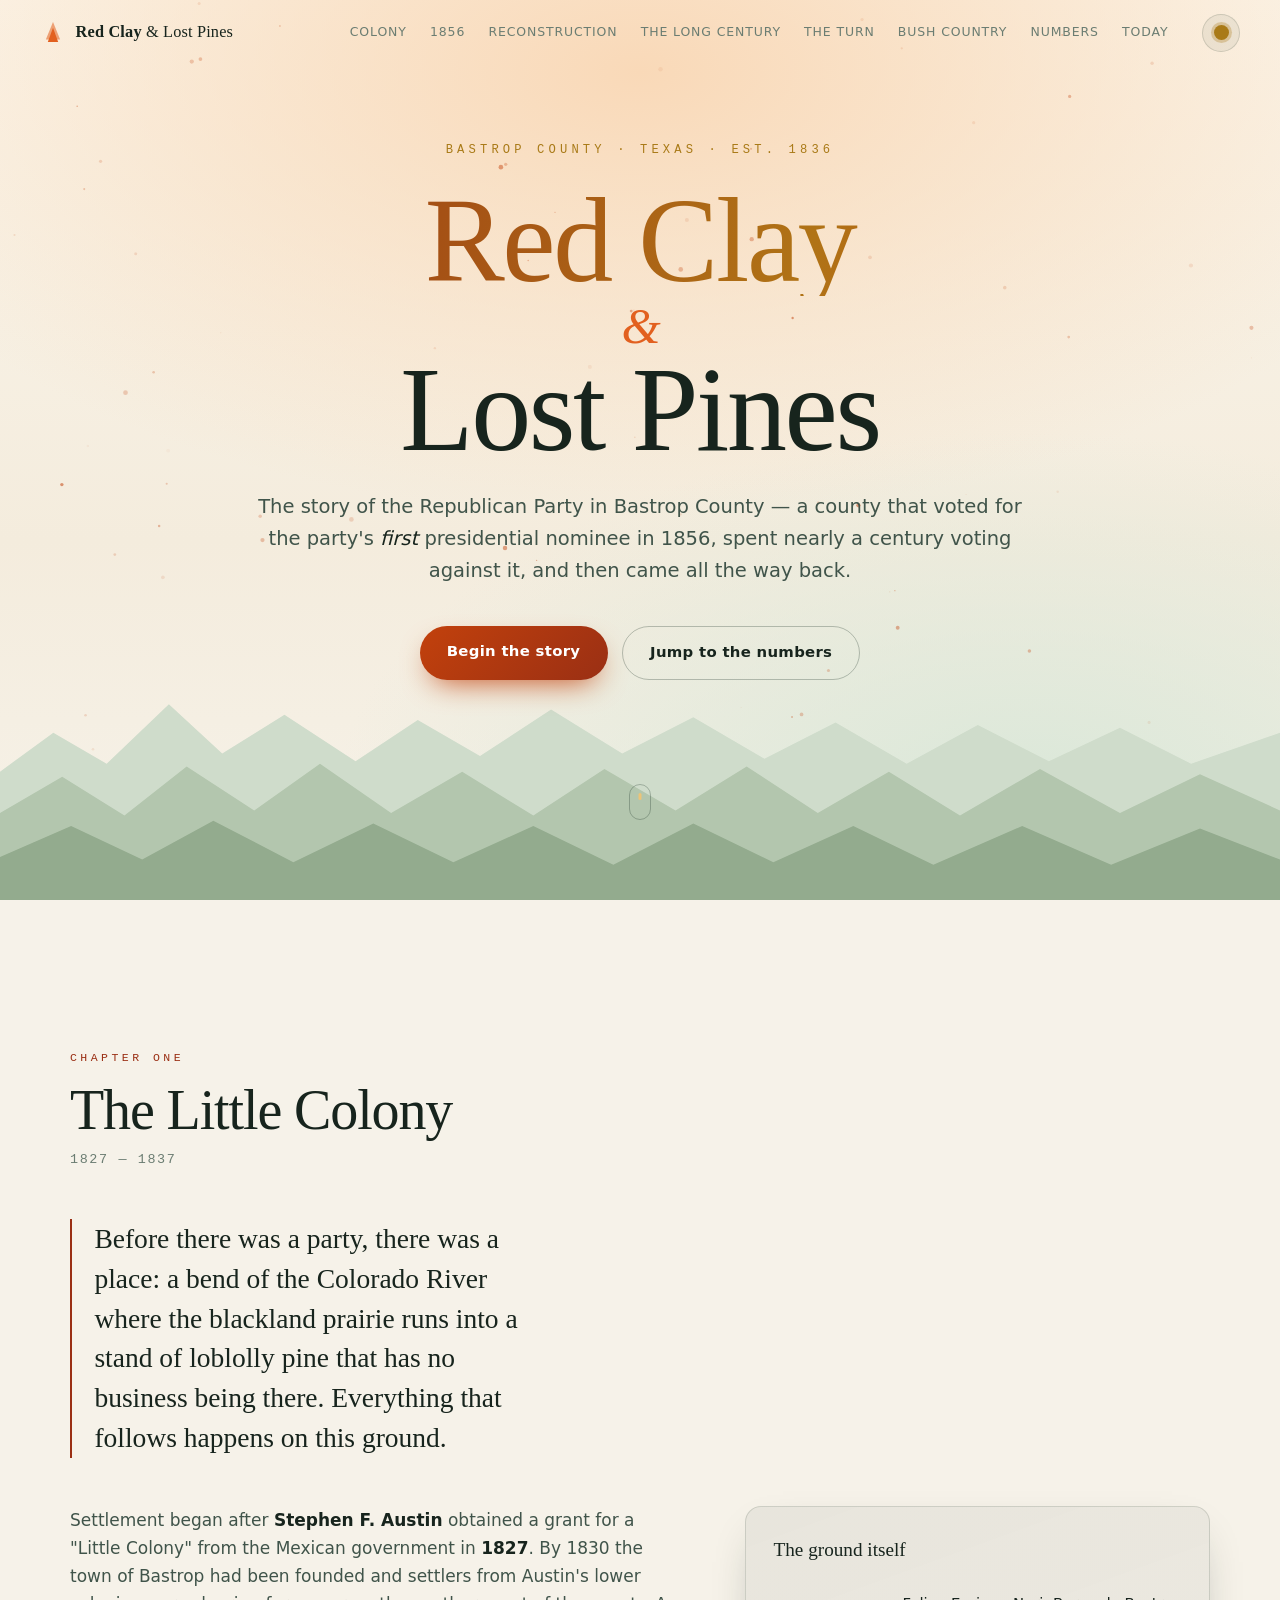
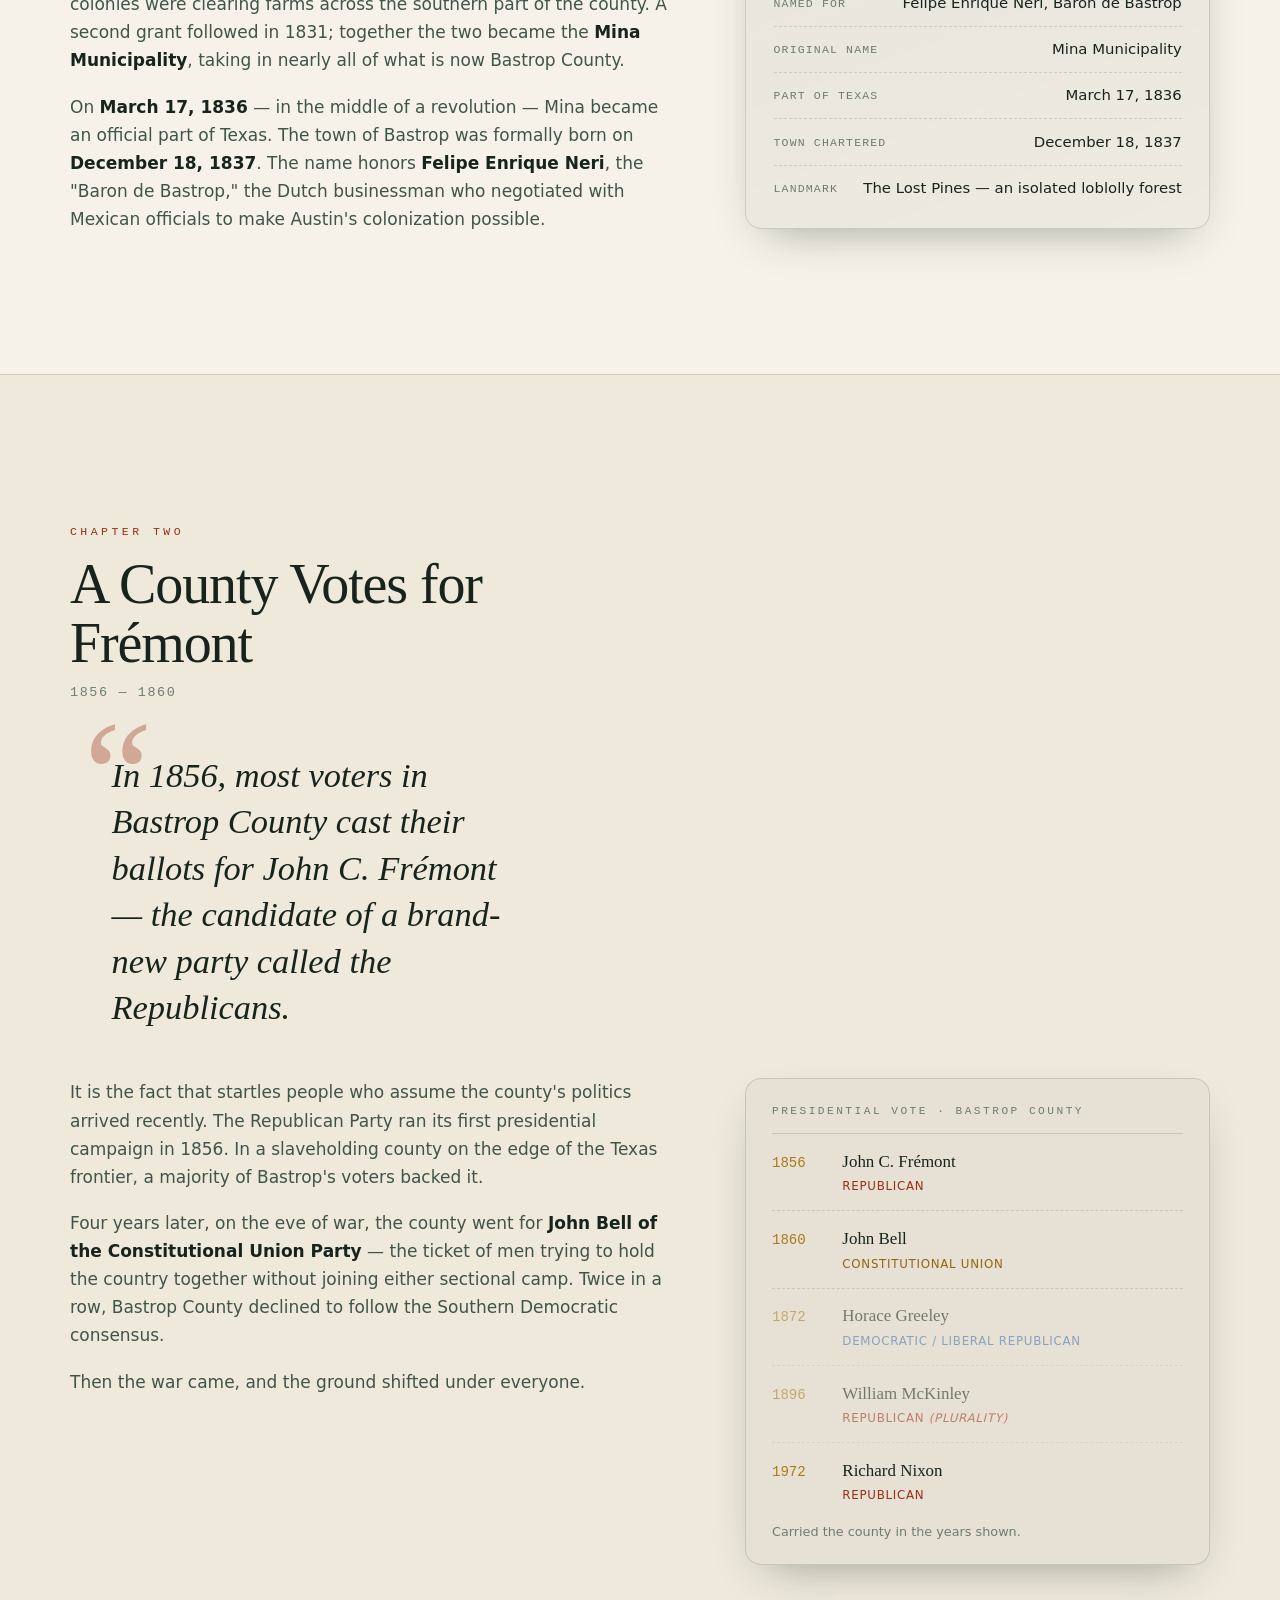
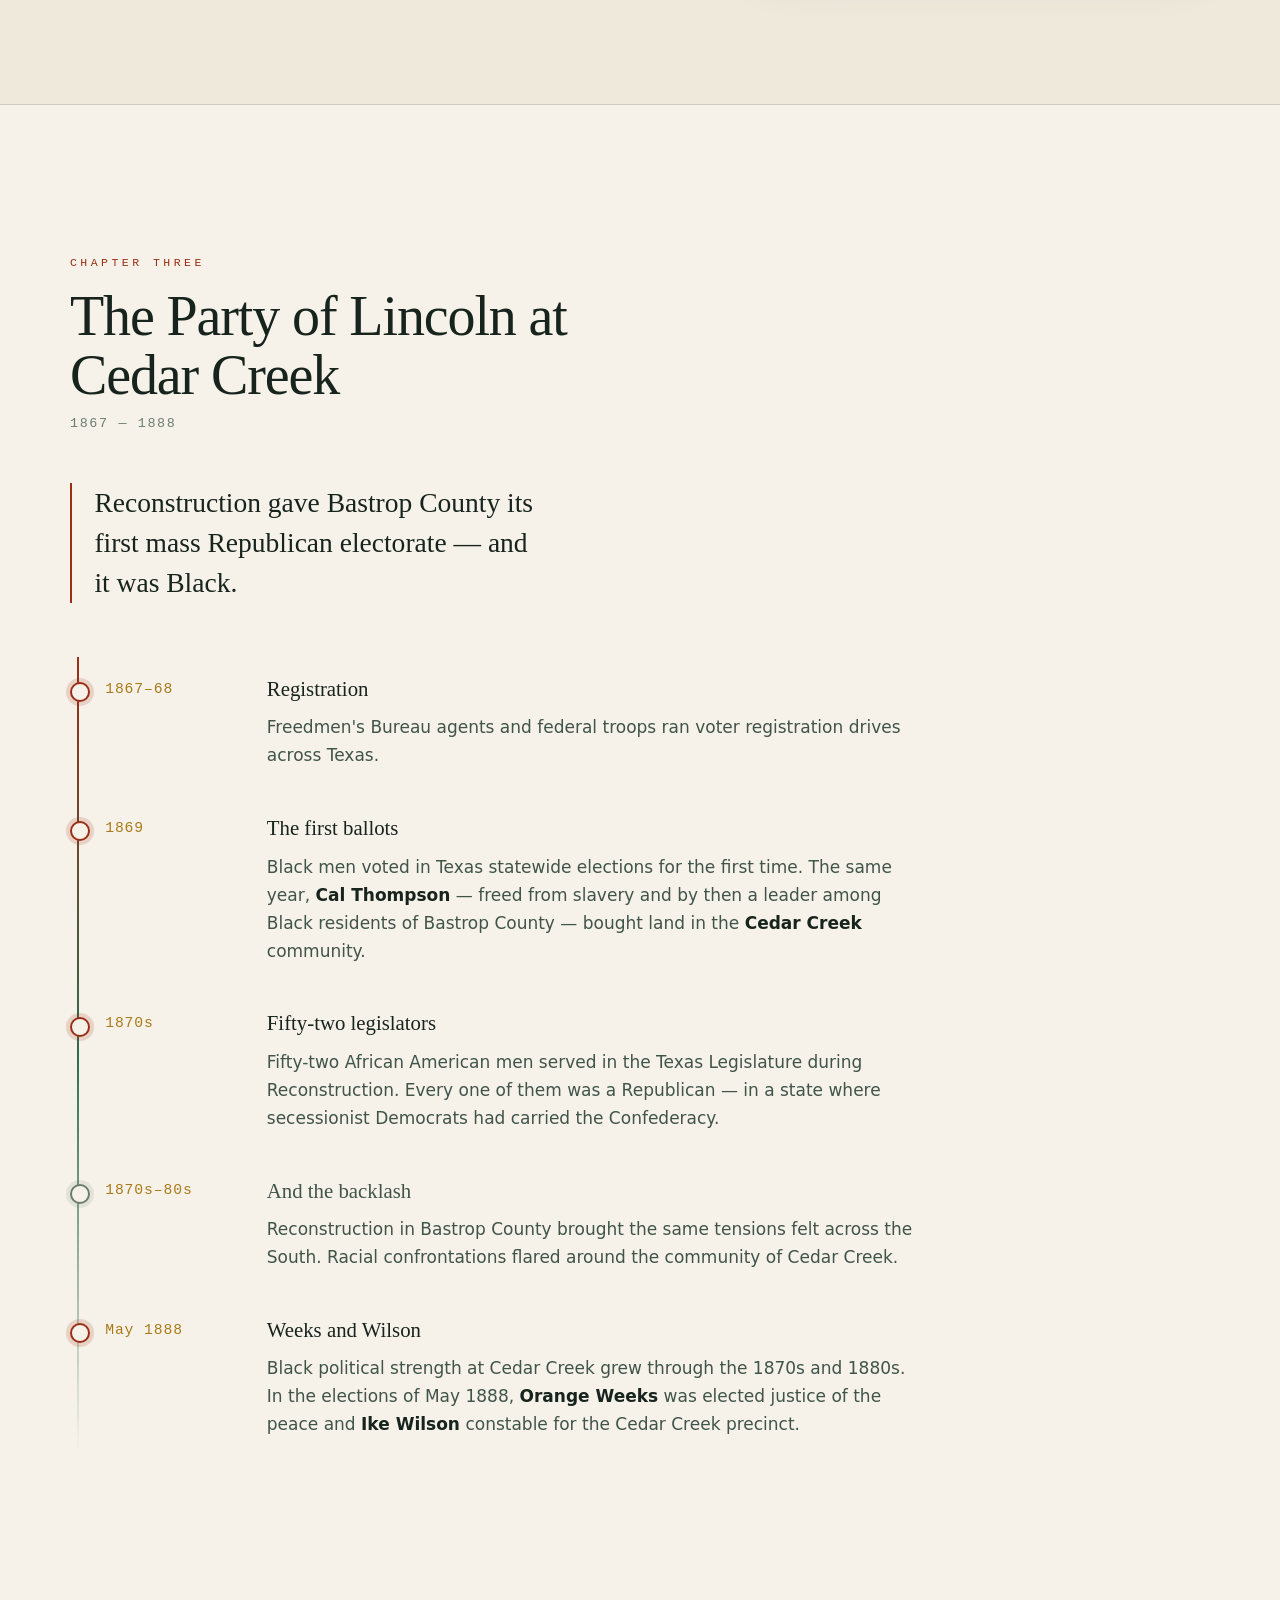
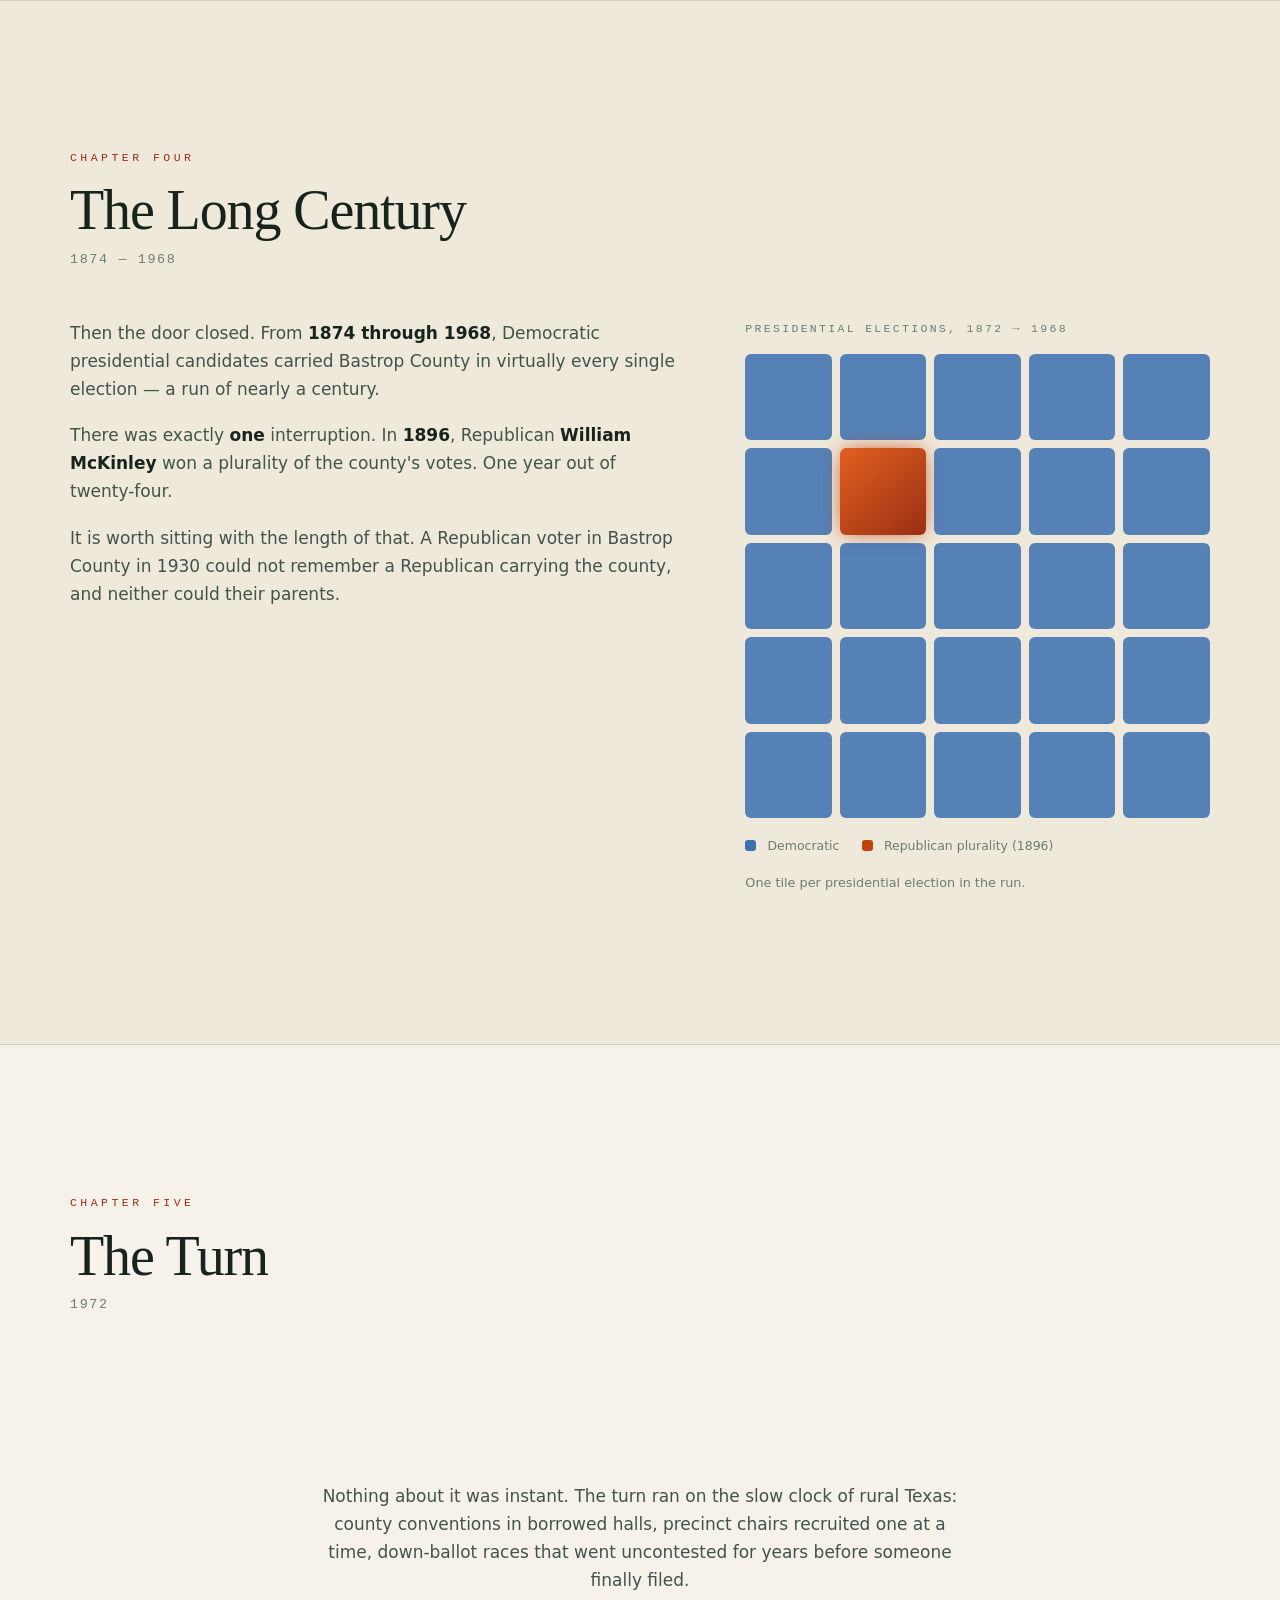
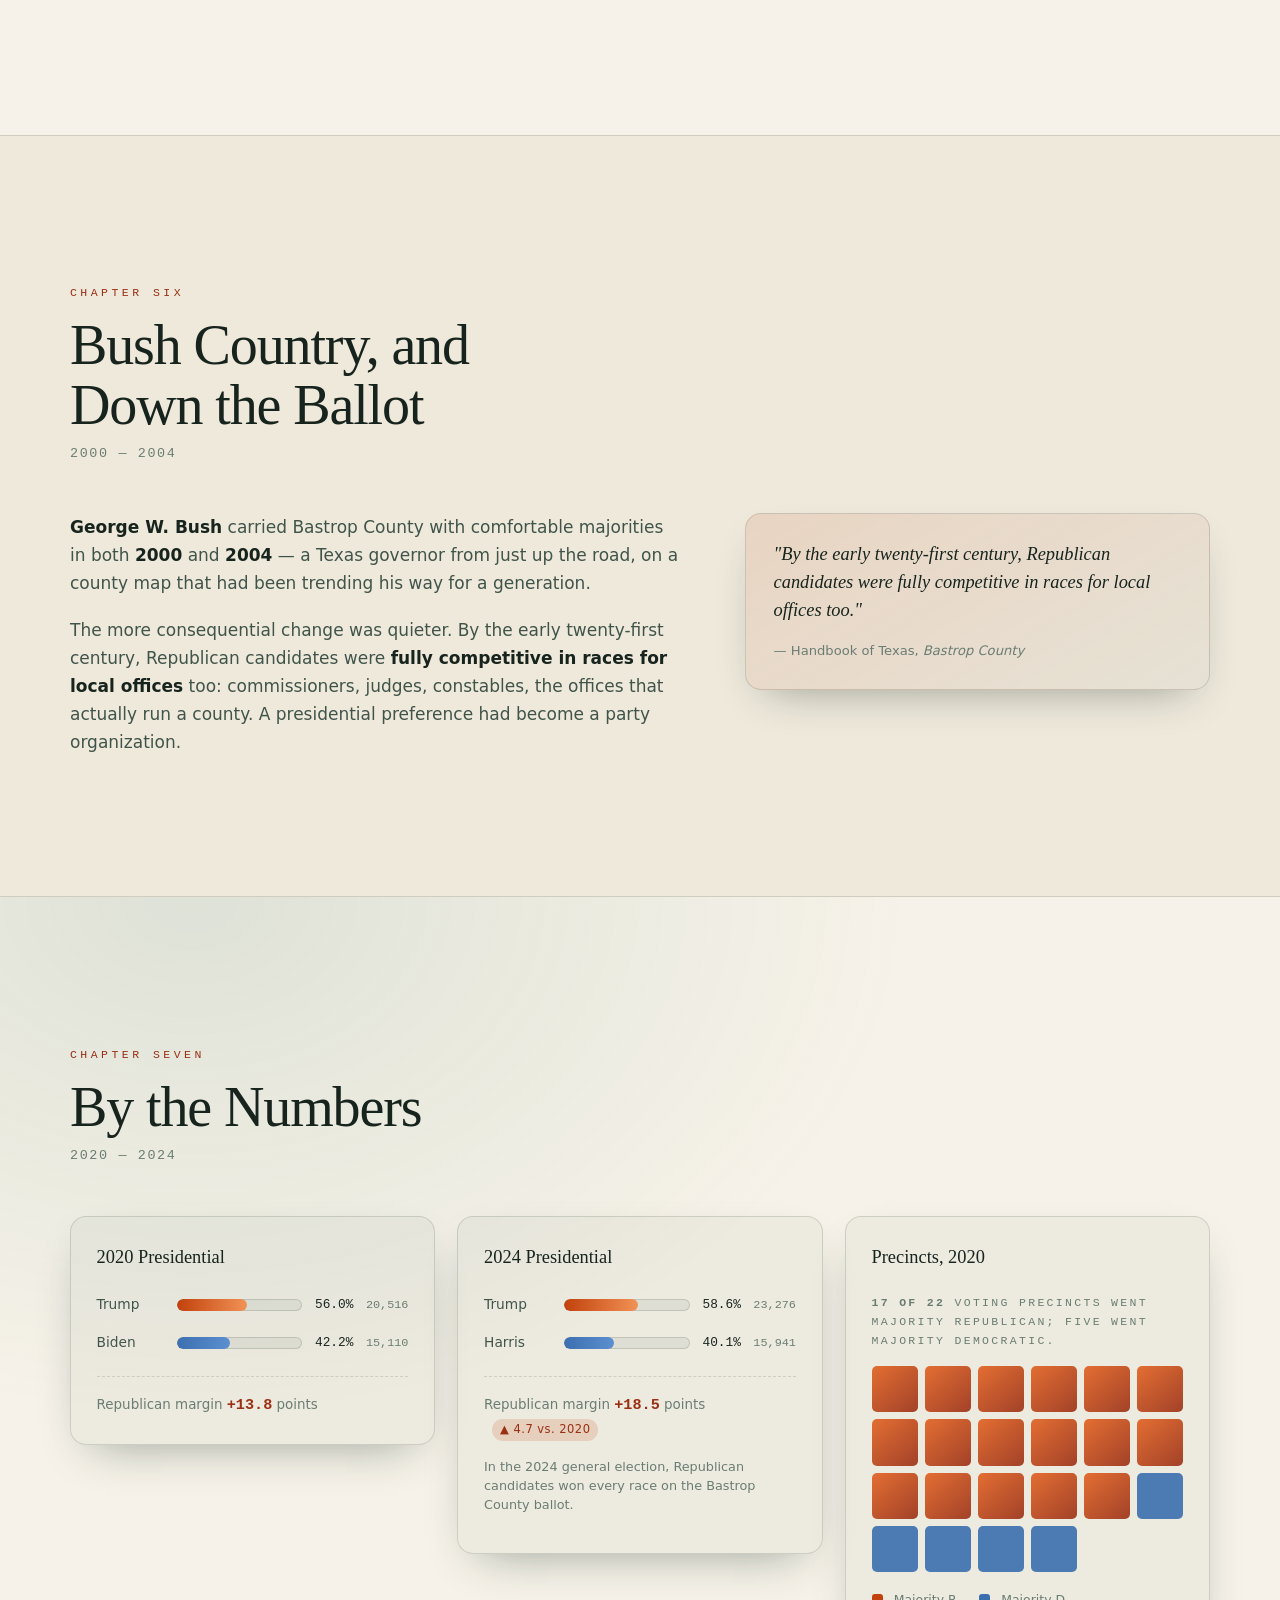
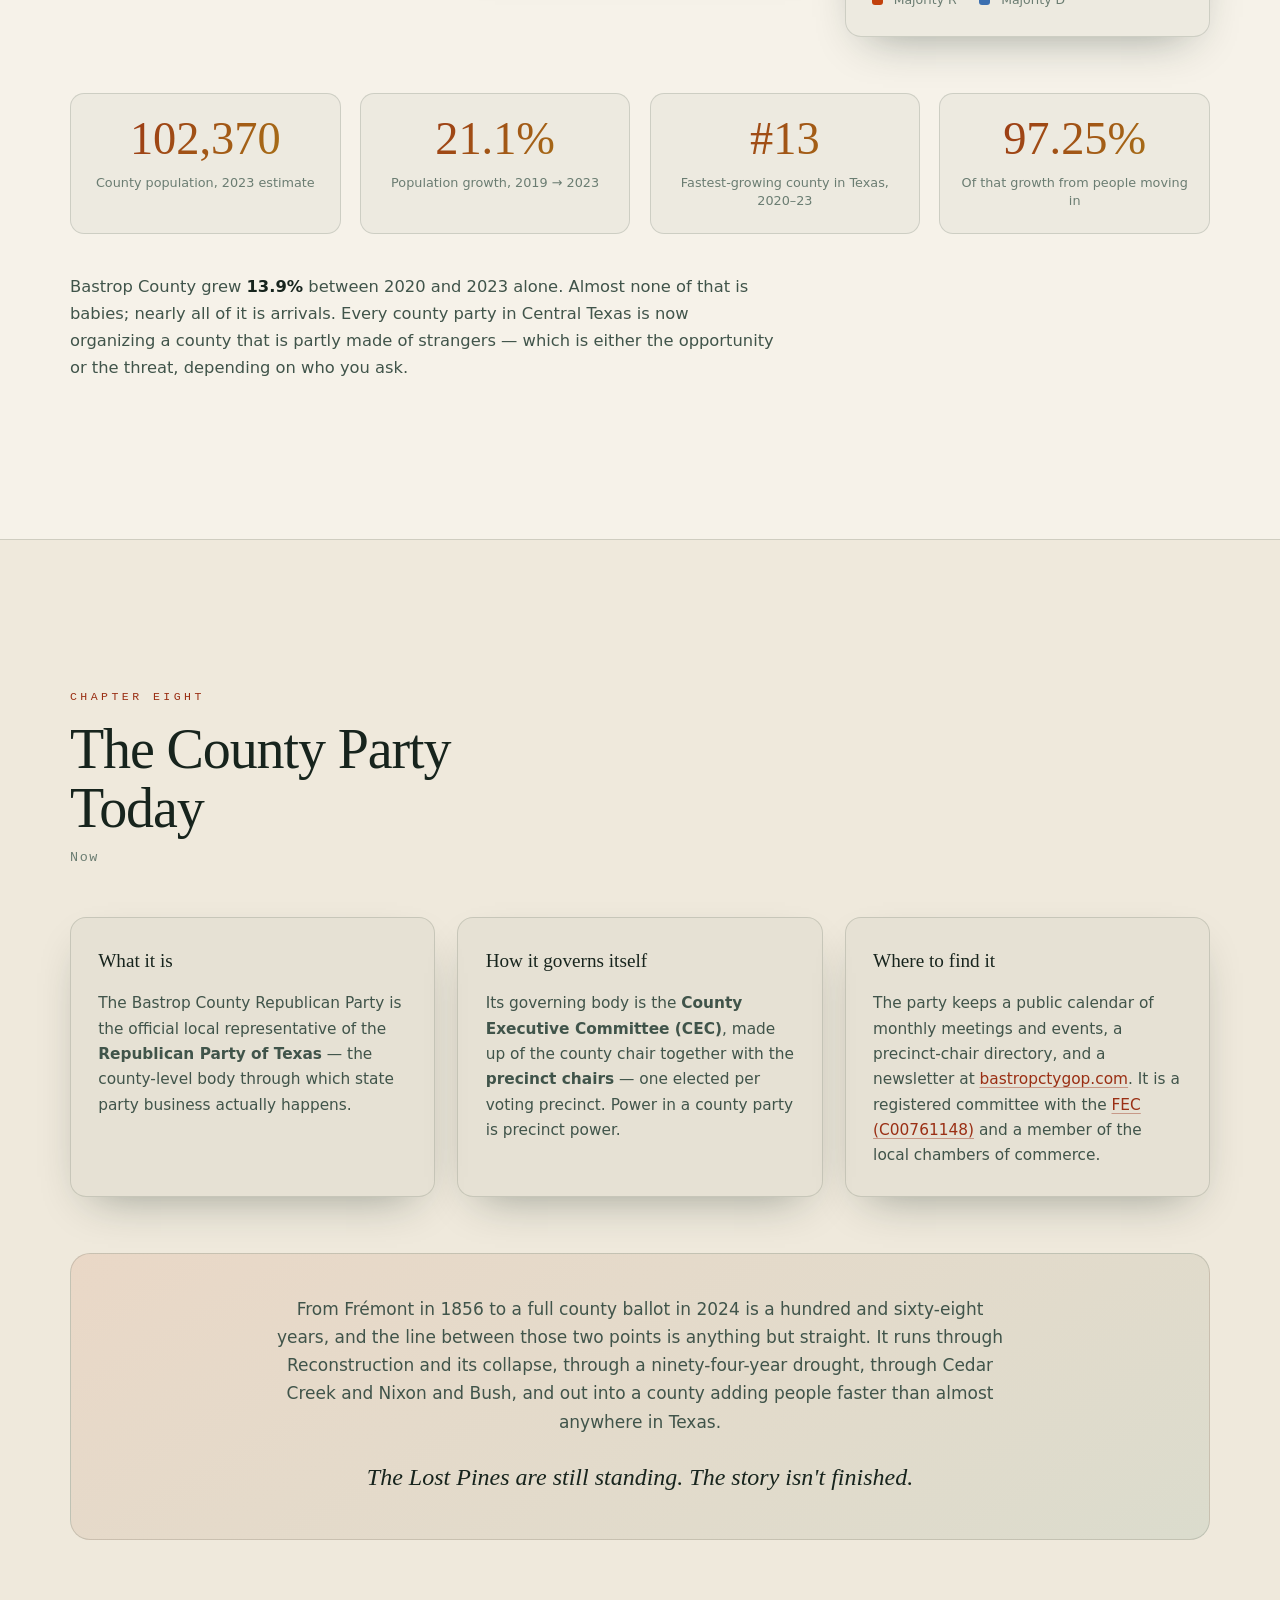
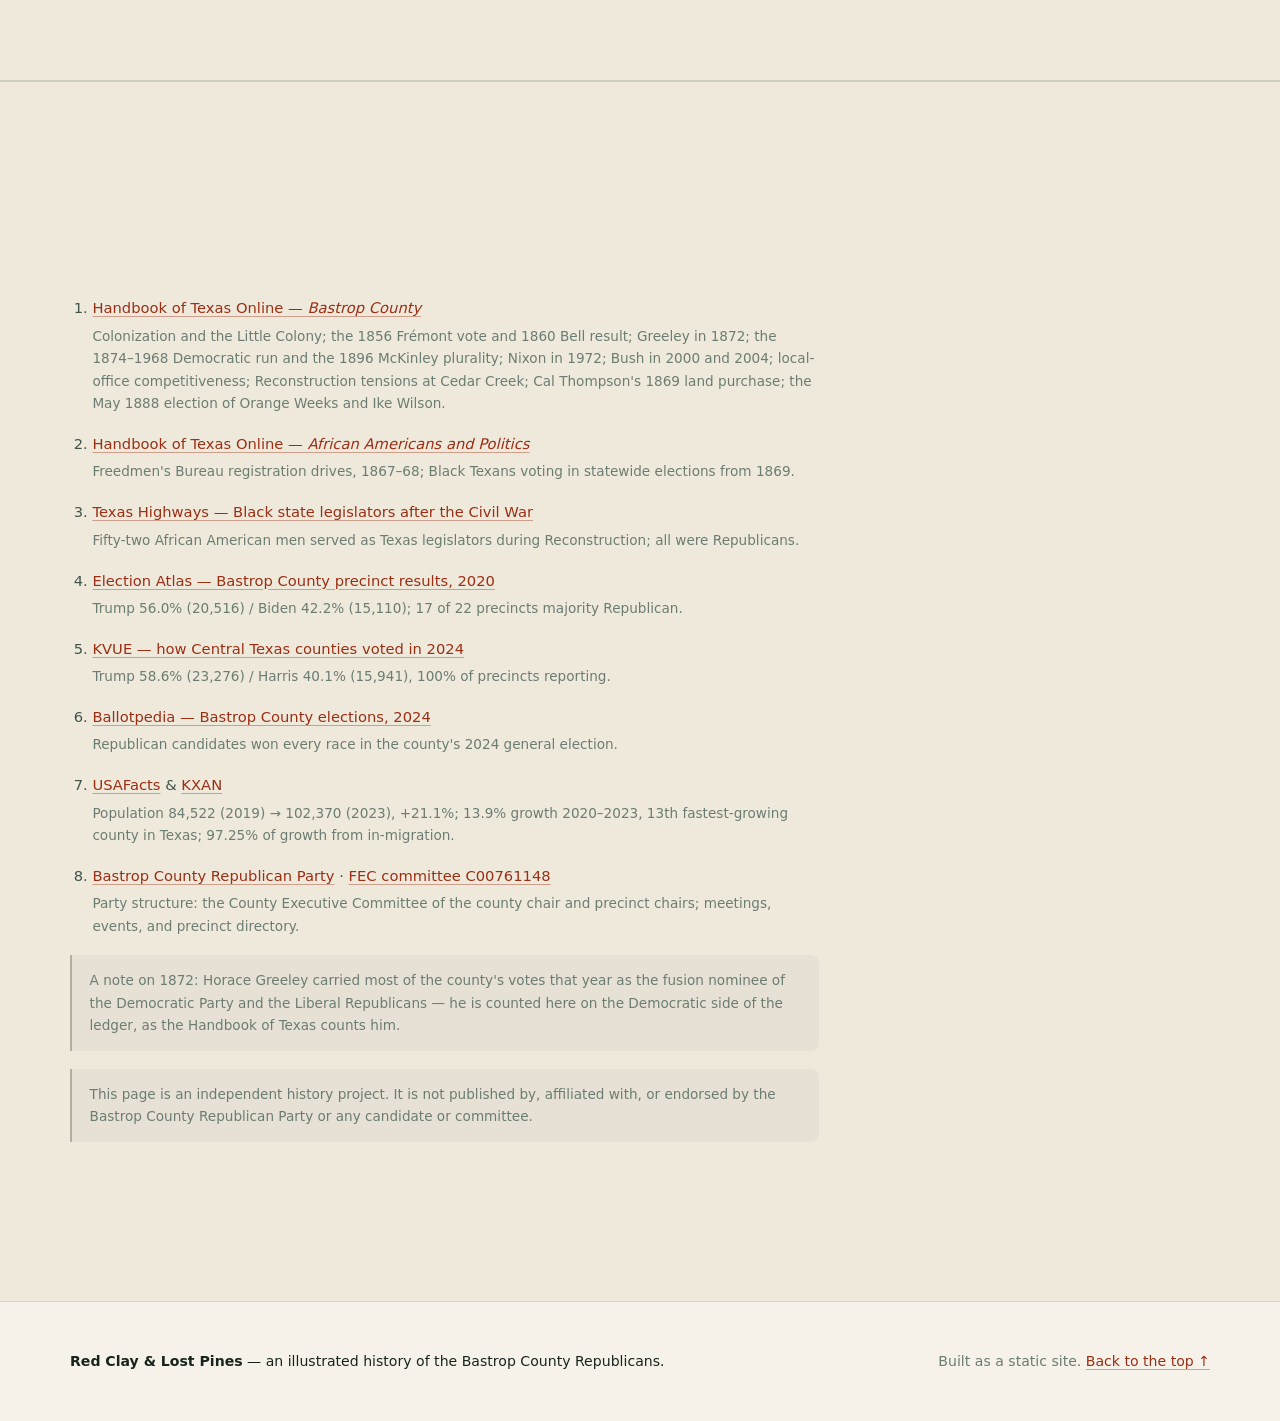
==== index.html @ 1dc56b71 "Add "Red Clay & Lost Pines" — the story of the Bastrop County Republicans A static, dependency-free " ====
<!DOCTYPE html>
<html lang="en" data-theme="dark">
<head>
<meta charset="utf-8">
<meta name="viewport" content="width=device-width, initial-scale=1">
<title>Red Clay &amp; Lost Pines — The Story of the Bastrop County Republicans</title>
<meta name="description" content="An illustrated history of the Republican Party in Bastrop County, Texas — from the 1856 vote for Frémont, through Reconstruction and the long Democratic century, to the modern county party.">
<meta name="author" content="Bastrop County history project">
<meta property="og:title" content="Red Clay &amp; Lost Pines — The Story of the Bastrop County Republicans">
<meta property="og:description" content="An illustrated history of the Republican Party in Bastrop County, Texas.">
<meta property="og:type" content="website">
<link rel="preconnect" href="https://fonts.googleapis.com">
<link rel="icon" href="data:image/svg+xml,%3Csvg xmlns='http://www.w3.org/2000/svg' viewBox='0 0 100 100'%3E%3Crect width='100' height='100' rx='18' fill='%230f1b16'/%3E%3Cpath d='M50 14 L74 78 H26 Z' fill='%23c2410c'/%3E%3Cpath d='M50 30 L66 78 H34 Z' fill='%232f6b4f'/%3E%3C/svg%3E">
<link rel="stylesheet" href="assets/css/style.css">
</head>
<body>

<a class="skip-link" href="#chapter-1">Skip to the story</a>

<!-- ============ progress + nav ============ -->
<div class="progress-rail" aria-hidden="true"><div class="progress-bar" id="progressBar"></div></div>

<header class="topbar" id="topbar">
  <a class="brand" href="#top">
    <span class="brand-mark" aria-hidden="true">
      <svg viewBox="0 0 40 40" width="26" height="26"><path d="M20 3 L31 30 H9 Z" fill="currentColor" opacity=".55"/><path d="M20 12 L28 34 H12 Z" fill="currentColor"/></svg>
    </span>
    <span class="brand-text"><b>Red Clay</b> &amp; Lost Pines</span>
  </a>
  <nav class="chapternav" aria-label="Chapters">
    <a href="#chapter-1">Colony</a>
    <a href="#chapter-2">1856</a>
    <a href="#chapter-3">Reconstruction</a>
    <a href="#chapter-4">The Long Century</a>
    <a href="#chapter-5">The Turn</a>
    <a href="#chapter-6">Bush Country</a>
    <a href="#numbers">Numbers</a>
    <a href="#modern">Today</a>
  </nav>
  <button class="theme-toggle" id="themeToggle" type="button" aria-label="Switch color theme">
    <span class="tt-icon" aria-hidden="true"></span>
  </button>
</header>

<!-- ============ hero ============ -->
<section class="hero" id="top">
  <div class="hero-sky" aria-hidden="true">
    <canvas id="emberCanvas"></canvas>
  </div>

  <div class="hero-ridge" aria-hidden="true">
    <svg class="ridge ridge-3" viewBox="0 0 1440 320" preserveAspectRatio="none"><path d="M0 220 L60 190 L120 214 L190 168 L250 206 L320 176 L400 212 L470 180 L540 208 L620 172 L700 206 L780 178 L860 210 L940 182 L1020 214 L1100 184 L1180 212 L1260 186 L1340 214 L1440 190 V320 H0 Z"/></svg>
    <svg class="ridge ridge-2" viewBox="0 0 1440 320" preserveAspectRatio="none"><path d="M0 252 L70 224 L140 254 L210 216 L286 250 L360 214 L440 252 L520 220 L600 254 L680 218 L760 250 L840 216 L920 252 L1000 220 L1080 254 L1170 218 L1260 252 L1350 222 L1440 250 V320 H0 Z"/></svg>
    <svg class="ridge ridge-1" viewBox="0 0 1440 320" preserveAspectRatio="none"><path d="M0 286 L80 262 L160 288 L240 258 L330 290 L420 260 L510 290 L600 262 L690 292 L780 260 L870 290 L960 262 L1050 292 L1150 262 L1250 292 L1350 264 L1440 288 V320 H0 Z"/></svg>
  </div>

  <div class="hero-inner">
    <p class="eyebrow" data-reveal>Bastrop County · Texas · est. 1836</p>
    <h1 class="hero-title" data-reveal>
      <span class="line">Red Clay</span>
      <span class="line amp">&amp;</span>
      <span class="line">Lost Pines</span>
    </h1>
    <p class="hero-sub" data-reveal>
      The story of the Republican Party in Bastrop County — a county that voted for the
      party's <em>first</em> presidential nominee in 1856, spent nearly a century voting against it,
      and then came all the way back.
    </p>
    <div class="hero-actions" data-reveal>
      <a class="btn btn-primary" href="#chapter-1">Begin the story</a>
      <a class="btn btn-ghost" href="#numbers">Jump to the numbers</a>
    </div>
    <div class="scroll-cue" aria-hidden="true"><span></span></div>
  </div>
</section>

<main>

<!-- ============ chapter 1 ============ -->
<section class="chapter" id="chapter-1">
  <div class="wrap">
    <div class="chapter-head" data-reveal>
      <span class="chapter-num">Chapter One</span>
      <h2>The Little Colony</h2>
      <p class="chapter-dates">1827 — 1837</p>
    </div>

    <div class="lede" data-reveal>
      Before there was a party, there was a place: a bend of the Colorado River where the
      blackland prairie runs into a stand of loblolly pine that has no business being there.
      Everything that follows happens on this ground.
    </div>

    <div class="grid-2">
      <div class="prose" data-reveal>
        <p>
          Settlement began after <strong>Stephen F. Austin</strong> obtained a grant for a
          "Little Colony" from the Mexican government in <strong>1827</strong>. By 1830 the town of
          Bastrop had been founded and settlers from Austin's lower colonies were clearing farms
          across the southern part of the county. A second grant followed in 1831; together the two
          became the <strong>Mina Municipality</strong>, taking in nearly all of what is now
          Bastrop County.
        </p>
        <p>
          On <strong>March 17, 1836</strong> — in the middle of a revolution — Mina became an
          official part of Texas. The town of Bastrop was formally born on
          <strong>December 18, 1837</strong>. The name honors <strong>Felipe Enrique Neri</strong>,
          the "Baron de Bastrop," the Dutch businessman who negotiated with Mexican officials to
          make Austin's colonization possible.
        </p>
      </div>

      <aside class="card card-fact" data-reveal>
        <h3>The ground itself</h3>
        <dl class="deflist">
          <div><dt>Named for</dt><dd>Felipe Enrique Neri, Baron de Bastrop</dd></div>
          <div><dt>Original name</dt><dd>Mina Municipality</dd></div>
          <div><dt>Part of Texas</dt><dd>March 17, 1836</dd></div>
          <div><dt>Town chartered</dt><dd>December 18, 1837</dd></div>
          <div><dt>Landmark</dt><dd>The Lost Pines — an isolated loblolly forest</dd></div>
        </dl>
      </aside>
    </div>
  </div>
</section>

<!-- ============ chapter 2 ============ -->
<section class="chapter chapter-alt" id="chapter-2">
  <div class="wrap">
    <div class="chapter-head" data-reveal>
      <span class="chapter-num">Chapter Two</span>
      <h2>A County Votes for Frémont</h2>
      <p class="chapter-dates">1856 — 1860</p>
    </div>

    <div class="pullquote" data-reveal>
      <blockquote>
        In 1856, most voters in Bastrop County cast their ballots for John C. Frémont —
        the candidate of a brand-new party called the Republicans.
      </blockquote>
    </div>

    <div class="grid-2">
      <div class="prose" data-reveal>
        <p>
          It is the fact that startles people who assume the county's politics arrived recently.
          The Republican Party ran its first presidential campaign in 1856. In a slaveholding
          county on the edge of the Texas frontier, a majority of Bastrop's voters backed it.
        </p>
        <p>
          Four years later, on the eve of war, the county went for
          <strong>John Bell of the Constitutional Union Party</strong> — the ticket of men trying to
          hold the country together without joining either sectional camp. Twice in a row, Bastrop
          County declined to follow the Southern Democratic consensus.
        </p>
        <p>Then the war came, and the ground shifted under everyone.</p>
      </div>

      <div class="card card-ballot" data-reveal>
        <div class="ballot-head">Presidential vote · Bastrop County</div>
        <ul class="ballot">
          <li><span class="yr">1856</span><span class="nm">John C. Frémont</span><span class="pt pt-r">Republican</span></li>
          <li><span class="yr">1860</span><span class="nm">John Bell</span><span class="pt pt-u">Constitutional Union</span></li>
          <li class="dim"><span class="yr">1872</span><span class="nm">Horace Greeley</span><span class="pt pt-d">Democratic / Liberal Republican</span></li>
          <li class="dim"><span class="yr">1896</span><span class="nm">William McKinley</span><span class="pt pt-r">Republican <em>(plurality)</em></span></li>
          <li><span class="yr">1972</span><span class="nm">Richard Nixon</span><span class="pt pt-r">Republican</span></li>
        </ul>
        <p class="card-note">Carried the county in the years shown.</p>
      </div>
    </div>
  </div>
</section>

<!-- ============ chapter 3 ============ -->
<section class="chapter" id="chapter-3">
  <div class="wrap">
    <div class="chapter-head" data-reveal>
      <span class="chapter-num">Chapter Three</span>
      <h2>The Party of Lincoln at Cedar Creek</h2>
      <p class="chapter-dates">1867 — 1888</p>
    </div>

    <div class="lede" data-reveal>
      Reconstruction gave Bastrop County its first mass Republican electorate — and it was Black.
    </div>

    <div class="timeline">
      <article class="tl-item" data-reveal>
        <div class="tl-year">1867–68</div>
        <div class="tl-body">
          <h3>Registration</h3>
          <p>Freedmen's Bureau agents and federal troops ran voter registration drives across Texas.</p>
        </div>
      </article>
      <article class="tl-item" data-reveal>
        <div class="tl-year">1869</div>
        <div class="tl-body">
          <h3>The first ballots</h3>
          <p>
            Black men voted in Texas statewide elections for the first time. The same year,
            <strong>Cal Thompson</strong> — freed from slavery and by then a leader among Black
            residents of Bastrop County — bought land in the <strong>Cedar Creek</strong> community.
          </p>
        </div>
      </article>
      <article class="tl-item" data-reveal>
        <div class="tl-year">1870s</div>
        <div class="tl-body">
          <h3>Fifty-two legislators</h3>
          <p>
            Fifty-two African American men served in the Texas Legislature during Reconstruction.
            Every one of them was a Republican — in a state where secessionist Democrats had
            carried the Confederacy.
          </p>
        </div>
      </article>
      <article class="tl-item tl-dark" data-reveal>
        <div class="tl-year">1870s–80s</div>
        <div class="tl-body">
          <h3>And the backlash</h3>
          <p>
            Reconstruction in Bastrop County brought the same tensions felt across the South.
            Racial confrontations flared around the community of Cedar Creek.
          </p>
        </div>
      </article>
      <article class="tl-item" data-reveal>
        <div class="tl-year">May 1888</div>
        <div class="tl-body">
          <h3>Weeks and Wilson</h3>
          <p>
            Black political strength at Cedar Creek grew through the 1870s and 1880s. In the
            elections of May 1888, <strong>Orange Weeks</strong> was elected justice of the peace and
            <strong>Ike Wilson</strong> constable for the Cedar Creek precinct.
          </p>
        </div>
      </article>
    </div>
  </div>
</section>

<!-- ============ chapter 4 ============ -->
<section class="chapter chapter-alt chapter-long" id="chapter-4">
  <div class="wrap">
    <div class="chapter-head" data-reveal>
      <span class="chapter-num">Chapter Four</span>
      <h2>The Long Century</h2>
      <p class="chapter-dates">1874 — 1968</p>
    </div>

    <div class="grid-2">
      <div class="prose" data-reveal>
        <p>
          Then the door closed. From <strong>1874 through 1968</strong>, Democratic presidential
          candidates carried Bastrop County in virtually every single election — a run of nearly a
          century.
        </p>
        <p>
          There was exactly <strong>one</strong> interruption. In <strong>1896</strong>, Republican
          <strong>William McKinley</strong> won a plurality of the county's votes. One year out of
          twenty-four.
        </p>
        <p>
          It is worth sitting with the length of that. A Republican voter in Bastrop County in 1930
          could not remember a Republican carrying the county, and neither could their parents.
        </p>
      </div>

      <div class="streak" data-reveal>
        <div class="streak-label">Presidential elections, 1872 → 1968</div>
        <div class="streak-grid" id="streakGrid" aria-hidden="true"></div>
        <div class="streak-legend">
          <span><i class="sw sw-d"></i> Democratic</span>
          <span><i class="sw sw-r"></i> Republican plurality (1896)</span>
        </div>
        <p class="card-note">One tile per presidential election in the run.</p>
      </div>
    </div>
  </div>
</section>

<!-- ============ chapter 5 ============ -->
<section class="chapter chapter-turn" id="chapter-5">
  <div class="wrap">
    <div class="chapter-head" data-reveal>
      <span class="chapter-num">Chapter Five</span>
      <h2>The Turn</h2>
      <p class="chapter-dates">1972</p>
    </div>

    <div class="bigstat" data-reveal>
      <div class="bigstat-year">1972</div>
      <p>
        <strong>Richard Nixon</strong> took Bastrop County with a comfortable majority — the first
        Republican to carry it outright since before anyone living could remember. After 1972,
        Republican candidates began to become genuinely competitive here.
      </p>
    </div>

    <div class="prose center-prose" data-reveal>
      <p>
        Nothing about it was instant. The turn ran on the slow clock of rural Texas: county
        conventions in borrowed halls, precinct chairs recruited one at a time, down-ballot races
        that went uncontested for years before someone finally filed.
      </p>
    </div>
  </div>
</section>

<!-- ============ chapter 6 ============ -->
<section class="chapter chapter-alt" id="chapter-6">
  <div class="wrap">
    <div class="chapter-head" data-reveal>
      <span class="chapter-num">Chapter Six</span>
      <h2>Bush Country, and Down the Ballot</h2>
      <p class="chapter-dates">2000 — 2004</p>
    </div>

    <div class="grid-2">
      <div class="prose" data-reveal>
        <p>
          <strong>George W. Bush</strong> carried Bastrop County with comfortable majorities in both
          <strong>2000</strong> and <strong>2004</strong> — a Texas governor from just up the road,
          on a county map that had been trending his way for a generation.
        </p>
        <p>
          The more consequential change was quieter. By the early twenty-first century, Republican
          candidates were <strong>fully competitive in races for local offices</strong> too:
          commissioners, judges, constables, the offices that actually run a county. A presidential
          preference had become a party organization.
        </p>
      </div>
      <div class="card card-quote" data-reveal>
        <p class="q">
          "By the early twenty-first century, Republican candidates were fully competitive in races
          for local offices too."
        </p>
        <p class="attr">— Handbook of Texas, <i>Bastrop County</i></p>
      </div>
    </div>
  </div>
</section>

<!-- ============ numbers ============ -->
<section class="chapter chapter-numbers" id="numbers">
  <div class="wrap">
    <div class="chapter-head" data-reveal>
      <span class="chapter-num">Chapter Seven</span>
      <h2>By the Numbers</h2>
      <p class="chapter-dates">2020 — 2024</p>
    </div>

    <div class="results">
      <div class="result-card" data-reveal>
        <h3>2020 Presidential</h3>
        <div class="bars">
          <div class="bar-row">
            <span class="bar-name">Trump</span>
            <div class="bar-track"><div class="bar-fill bar-r" data-pct="56"></div></div>
            <span class="bar-val">56.0% <em>20,516</em></span>
          </div>
          <div class="bar-row">
            <span class="bar-name">Biden</span>
            <div class="bar-track"><div class="bar-fill bar-d" data-pct="42.2"></div></div>
            <span class="bar-val">42.2% <em>15,110</em></span>
          </div>
        </div>
        <p class="margin-line">Republican margin <strong>+13.8</strong> points</p>
      </div>

      <div class="result-card" data-reveal>
        <h3>2024 Presidential</h3>
        <div class="bars">
          <div class="bar-row">
            <span class="bar-name">Trump</span>
            <div class="bar-track"><div class="bar-fill bar-r" data-pct="58.6"></div></div>
            <span class="bar-val">58.6% <em>23,276</em></span>
          </div>
          <div class="bar-row">
            <span class="bar-name">Harris</span>
            <div class="bar-track"><div class="bar-fill bar-d" data-pct="40.1"></div></div>
            <span class="bar-val">40.1% <em>15,941</em></span>
          </div>
        </div>
        <p class="margin-line">Republican margin <strong>+18.5</strong> points <span class="delta">▲ 4.7 vs. 2020</span></p>
        <p class="card-note">In the 2024 general election, Republican candidates won every race on the Bastrop County ballot.</p>
      </div>

      <div class="result-card precincts" data-reveal>
        <h3>Precincts, 2020</h3>
        <p class="precinct-sum"><strong>17 of 22</strong> voting precincts went majority Republican; five went majority Democratic.</p>
        <div class="precinct-grid" id="precinctGrid" aria-hidden="true"></div>
        <div class="streak-legend">
          <span><i class="sw sw-r"></i> Majority R</span>
          <span><i class="sw sw-d"></i> Majority D</span>
        </div>
      </div>
    </div>

    <div class="statrow">
      <div class="stat" data-reveal>
        <div class="stat-num" data-count="102370">0</div>
        <div class="stat-label">County population, 2023 estimate</div>
      </div>
      <div class="stat" data-reveal>
        <div class="stat-num" data-count="21.1" data-suffix="%" data-decimals="1">0</div>
        <div class="stat-label">Population growth, 2019 → 2023</div>
      </div>
      <div class="stat" data-reveal>
        <div class="stat-num" data-count="13" data-prefix="#">0</div>
        <div class="stat-label">Fastest-growing county in Texas, 2020–23</div>
      </div>
      <div class="stat" data-reveal>
        <div class="stat-num" data-count="97.25" data-suffix="%" data-decimals="2">0</div>
        <div class="stat-label">Of that growth from people moving in</div>
      </div>
    </div>

    <p class="growth-note" data-reveal>
      Bastrop County grew <strong>13.9%</strong> between 2020 and 2023 alone. Almost none of that is
      babies; nearly all of it is arrivals. Every county party in Central Texas is now organizing a
      county that is partly made of strangers — which is either the opportunity or the threat,
      depending on who you ask.
    </p>
  </div>
</section>

<!-- ============ modern party ============ -->
<section class="chapter chapter-alt" id="modern">
  <div class="wrap">
    <div class="chapter-head" data-reveal>
      <span class="chapter-num">Chapter Eight</span>
      <h2>The County Party Today</h2>
      <p class="chapter-dates">Now</p>
    </div>

    <div class="grid-3">
      <div class="card" data-reveal>
        <h3>What it is</h3>
        <p>
          The Bastrop County Republican Party is the official local representative of the
          <strong>Republican Party of Texas</strong> — the county-level body through which state
          party business actually happens.
        </p>
      </div>
      <div class="card" data-reveal>
        <h3>How it governs itself</h3>
        <p>
          Its governing body is the <strong>County Executive Committee (CEC)</strong>, made up of the
          county chair together with the <strong>precinct chairs</strong> — one elected per voting
          precinct. Power in a county party is precinct power.
        </p>
      </div>
      <div class="card" data-reveal>
        <h3>Where to find it</h3>
        <p>
          The party keeps a public calendar of monthly meetings and events, a precinct-chair
          directory, and a newsletter at
          <a href="https://www.bastropctygop.com/" rel="noopener">bastropctygop.com</a>.
          It is a registered committee with the
          <a href="https://www.fec.gov/data/committee/C00761148/" rel="noopener">FEC (C00761148)</a>
          and a member of the local chambers of commerce.
        </p>
      </div>
    </div>

    <div class="closer" data-reveal>
      <p>
        From Frémont in 1856 to a full county ballot in 2024 is a hundred and sixty-eight years,
        and the line between those two points is anything but straight. It runs through
        Reconstruction and its collapse, through a ninety-four-year drought, through Cedar Creek and
        Nixon and Bush, and out into a county adding people faster than almost anywhere in Texas.
      </p>
      <p class="closer-kicker">The Lost Pines are still standing. The story isn't finished.</p>
    </div>
  </div>
</section>

<!-- ============ sources ============ -->
<section class="chapter chapter-sources" id="sources">
  <div class="wrap">
    <h2 class="sources-title" data-reveal>Sources &amp; Notes</h2>
    <ol class="sources" data-reveal>
      <li>
        <a href="https://www.tshaonline.org/handbook/entries/bastrop-county" rel="noopener">Handbook of Texas Online — <i>Bastrop County</i></a>
        <span>Colonization and the Little Colony; the 1856 Frémont vote and 1860 Bell result; Greeley in 1872; the 1874–1968 Democratic run and the 1896 McKinley plurality; Nixon in 1972; Bush in 2000 and 2004; local-office competitiveness; Reconstruction tensions at Cedar Creek; Cal Thompson's 1869 land purchase; the May 1888 election of Orange Weeks and Ike Wilson.</span>
      </li>
      <li>
        <a href="https://www.tshaonline.org/handbook/entries/african-americans-and-politics" rel="noopener">Handbook of Texas Online — <i>African Americans and Politics</i></a>
        <span>Freedmen's Bureau registration drives, 1867–68; Black Texans voting in statewide elections from 1869.</span>
      </li>
      <li>
        <a href="https://texashighways.com/culture/history/unveiling-the-stories-of-black-state-senators-in-post-civil-war-texas/" rel="noopener">Texas Highways — Black state legislators after the Civil War</a>
        <span>Fifty-two African American men served as Texas legislators during Reconstruction; all were Republicans.</span>
      </li>
      <li>
        <a href="https://www.zipdatamaps.com/election-atlas/county/tx/bastrop-county/map-of-2020-presidential-election-results-by-voting-precinct" rel="noopener">Election Atlas — Bastrop County precinct results, 2020</a>
        <span>Trump 56.0% (20,516) / Biden 42.2% (15,110); 17 of 22 precincts majority Republican.</span>
      </li>
      <li>
        <a href="https://www.kvue.com/article/news/politics/vote-texas/presidential-race-central-texas-counties/269-0d0ef374-5e26-4120-becf-eec6e72345d1" rel="noopener">KVUE — how Central Texas counties voted in 2024</a>
        <span>Trump 58.6% (23,276) / Harris 40.1% (15,941), 100% of precincts reporting.</span>
      </li>
      <li>
        <a href="https://ballotpedia.org/Bastrop_County,_Texas,_elections,_2024" rel="noopener">Ballotpedia — Bastrop County elections, 2024</a>
        <span>Republican candidates won every race in the county's 2024 general election.</span>
      </li>
      <li>
        <a href="https://usafacts.org/answers/is-the-population-growing-or-shrinking/county/bastrop-county-tx/" rel="noopener">USAFacts</a> &amp;
        <a href="https://www.kxan.com/news/texas/maps-which-texas-counties-are-growing-the-fastest/" rel="noopener">KXAN</a>
        <span>Population 84,522 (2019) → 102,370 (2023), +21.1%; 13.9% growth 2020–2023, 13th fastest-growing county in Texas; 97.25% of growth from in-migration.</span>
      </li>
      <li>
        <a href="https://www.bastropctygop.com/" rel="noopener">Bastrop County Republican Party</a> ·
        <a href="https://www.fec.gov/data/committee/C00761148/" rel="noopener">FEC committee C00761148</a>
        <span>Party structure: the County Executive Committee of the county chair and precinct chairs; meetings, events, and precinct directory.</span>
      </li>
      <li class="note">
        A note on 1872: Horace Greeley carried most of the county's votes that year as the fusion
        nominee of the Democratic Party and the Liberal Republicans — he is counted here on the
        Democratic side of the ledger, as the Handbook of Texas counts him.
      </li>
      <li class="note">
        This page is an independent history project. It is not published by, affiliated with, or
        endorsed by the Bastrop County Republican Party or any candidate or committee.
      </li>
    </ol>
  </div>
</section>

</main>

<footer class="site-footer">
  <div class="wrap footer-inner">
    <p><b>Red Clay &amp; Lost Pines</b> — an illustrated history of the Bastrop County Republicans.</p>
    <p class="muted">Built as a static site. <a href="#top">Back to the top ↑</a></p>
  </div>
</footer>

<script src="assets/js/main.js"></script>
</body>
</html>
---- assets/css/style.css ----
/* ==========================================================================
   Red Clay & Lost Pines — Bastrop County Republicans
   ========================================================================== */

:root {
  --pine-900: #08130f;
  --pine-800: #0d1c16;
  --pine-700: #12281f;
  --pine-600: #1a3a2c;
  --pine-500: #2f6b4f;
  --pine-300: #6fae8e;

  --clay-600: #9a2f14;
  --clay-500: #c2410c;
  --clay-400: #e2601f;
  --clay-300: #f19256;

  --gold-400: #d9a441;
  --gold-300: #ecc478;

  --blue-500: #3b6fb0;
  --blue-400: #5b8fd0;

  --bg:        var(--pine-900);
  --bg-alt:    var(--pine-800);
  --surface:   rgba(255,255,255,.035);
  --surface-2: rgba(255,255,255,.06);
  --border:    rgba(255,255,255,.10);
  --border-strong: rgba(255,255,255,.18);
  --text:      #eef3ef;
  --text-soft: #b6c5bc;
  --text-dim:  #8b9d92;
  --accent:    var(--clay-400);
  --accent-2:  var(--gold-400);
  --shadow:    0 18px 50px -18px rgba(0,0,0,.75);

  --maxw: 1140px;
  --serif: "Iowan Old Style", "Palatino Linotype", Palatino, "Book Antiqua", Georgia, serif;
  --sans: ui-sans-serif, system-ui, -apple-system, "Segoe UI", Roboto, Helvetica, Arial, sans-serif;
  --mono: ui-monospace, SFMono-Regular, "SF Mono", Menlo, Consolas, monospace;
}

:root[data-theme="light"] {
  --bg:        #f6f2e9;
  --bg-alt:    #efe9dc;
  --surface:   rgba(15,35,25,.035);
  --surface-2: rgba(15,35,25,.06);
  --border:    rgba(15,35,25,.14);
  --border-strong: rgba(15,35,25,.26);
  --text:      #17241d;
  --text-soft: #40544a;
  --text-dim:  #6b7d72;
  --accent:    var(--clay-600);
  --accent-2:  #a97a17;
  --shadow:    0 18px 45px -22px rgba(20,40,30,.45);
}

* { box-sizing: border-box; }

html { scroll-behavior: smooth; }
@media (prefers-reduced-motion: reduce) { html { scroll-behavior: auto; } }

body {
  margin: 0;
  background: var(--bg);
  color: var(--text);
  font-family: var(--sans);
  font-size: 17px;
  line-height: 1.65;
  -webkit-font-smoothing: antialiased;
  overflow-x: hidden;
  transition: background .5s ease, color .5s ease;
}

img, svg, canvas { display: block; max-width: 100%; }

a { color: var(--accent); text-decoration-color: color-mix(in srgb, var(--accent) 40%, transparent); text-underline-offset: 3px; }
a:hover { color: var(--accent-2); }

::selection { background: var(--clay-500); color: #fff; }

.skip-link {
  position: absolute; left: -9999px; top: 0; z-index: 999;
  background: var(--clay-500); color: #fff; padding: .7rem 1.1rem; border-radius: 0 0 8px 0;
}
.skip-link:focus { left: 0; }

:focus-visible { outline: 2px solid var(--gold-400); outline-offset: 3px; border-radius: 4px; }

.wrap { width: min(var(--maxw), calc(100% - 3rem)); margin-inline: auto; }

/* ============================ progress + topbar ========================== */

.progress-rail {
  position: fixed; inset: 0 0 auto 0; height: 3px; z-index: 60;
  background: transparent; pointer-events: none;
}
.progress-bar {
  height: 100%; width: 0%;
  background: linear-gradient(90deg, var(--pine-500), var(--clay-500) 55%, var(--gold-400));
  box-shadow: 0 0 18px color-mix(in srgb, var(--clay-500) 55%, transparent);
}

.topbar {
  position: fixed; top: 0; left: 0; right: 0; z-index: 50;
  display: flex; align-items: center; gap: 1.5rem;
  padding: .85rem clamp(1rem, 4vw, 2.5rem);
  transition: background .35s ease, backdrop-filter .35s ease, border-color .35s ease, padding .35s ease;
  border-bottom: 1px solid transparent;
}
.topbar.stuck {
  background: color-mix(in srgb, var(--bg) 82%, transparent);
  backdrop-filter: blur(14px) saturate(140%);
  border-bottom-color: var(--border);
  padding-block: .6rem;
}

.brand { display: flex; align-items: center; gap: .6rem; color: var(--text); text-decoration: none; font-family: var(--serif); }
.brand-mark { color: var(--clay-400); display: grid; place-items: center; }
.brand-text { font-size: 1.02rem; letter-spacing: .01em; white-space: nowrap; }
.brand-text b { font-weight: 700; }

.chapternav { display: flex; gap: .25rem; margin-left: auto; flex-wrap: wrap; justify-content: flex-end; }
.chapternav a {
  font-size: .78rem; letter-spacing: .07em; text-transform: uppercase;
  color: var(--text-dim); text-decoration: none; padding: .4rem .6rem; border-radius: 999px;
  transition: color .2s, background .2s;
}
.chapternav a:hover { color: var(--text); background: var(--surface-2); }
.chapternav a.active { color: var(--text); background: var(--surface-2); box-shadow: inset 0 0 0 1px var(--border); }

.theme-toggle {
  width: 38px; height: 38px; border-radius: 50%; flex: none;
  background: var(--surface-2); border: 1px solid var(--border); cursor: pointer;
  display: grid; place-items: center; transition: transform .25s, background .25s;
}
.theme-toggle:hover { transform: rotate(-18deg); background: var(--surface); }
.tt-icon {
  width: 15px; height: 15px; border-radius: 50%;
  background: var(--gold-300);
  box-shadow: inset -5px -3px 0 0 var(--bg);
  transition: box-shadow .4s ease, background .4s ease;
}
:root[data-theme="light"] .tt-icon { box-shadow: inset 0 0 0 0 var(--bg), 0 0 0 3px color-mix(in srgb, var(--accent-2) 30%, transparent); background: var(--accent-2); }

/* ================================= hero ================================== */

.hero {
  position: relative; min-height: 100svh;
  display: grid; align-items: center;
  overflow: hidden;
  background:
    radial-gradient(120% 90% at 50% 8%, color-mix(in srgb, var(--clay-600) 26%, transparent) 0%, transparent 55%),
    radial-gradient(90% 70% at 80% 90%, color-mix(in srgb, var(--pine-500) 28%, transparent) 0%, transparent 60%),
    linear-gradient(180deg, var(--pine-900), var(--pine-800) 60%, var(--bg));
}
:root[data-theme="light"] .hero {
  background:
    radial-gradient(120% 90% at 50% 8%, #f9d9b8 0%, transparent 55%),
    radial-gradient(90% 70% at 80% 90%, #d9e7d8 0%, transparent 60%),
    linear-gradient(180deg, #fbf6ec, #f4ecdd 60%, var(--bg));
}

.hero-sky { position: absolute; inset: 0; }
#emberCanvas { width: 100%; height: 100%; opacity: .85; }

.hero-ridge { position: absolute; inset: auto 0 -1px 0; height: 46vh; min-height: 260px; pointer-events: none; }
.hero-ridge .ridge { position: absolute; inset: 0; width: 100%; height: 100%; }
.ridge-3 path { fill: color-mix(in srgb, var(--pine-700) 72%, transparent); }
.ridge-2 path { fill: color-mix(in srgb, var(--pine-800) 88%, transparent); }
.ridge-1 path { fill: var(--pine-900); }
:root[data-theme="light"] .ridge-3 path { fill: #cfdccb; }
:root[data-theme="light"] .ridge-2 path { fill: #b3c6ae; }
:root[data-theme="light"] .ridge-1 path { fill: #93ab8e; }

.hero-inner {
  position: relative; z-index: 2;
  width: min(var(--maxw), calc(100% - 3rem)); margin-inline: auto;
  padding: 7rem 0 12rem; text-align: center;
}

.eyebrow {
  font-family: var(--mono); font-size: .76rem; letter-spacing: .34em; text-transform: uppercase;
  color: var(--gold-300); margin: 0 0 1.6rem;
}
:root[data-theme="light"] .eyebrow { color: var(--accent-2); }

.hero-title {
  font-family: var(--serif); font-weight: 400;
  font-size: clamp(3rem, 11vw, 7.5rem); line-height: .92; letter-spacing: -.02em;
  margin: 0 0 1.6rem;
}
.hero-title .line { display: block; }
.hero-title .amp {
  font-size: .42em; color: var(--clay-400); font-style: italic;
  margin-block: .12em;
}
.hero-title .line:first-child {
  background: linear-gradient(100deg, var(--clay-300), var(--gold-300) 60%, var(--clay-400));
  -webkit-background-clip: text; background-clip: text; color: transparent;
}
:root[data-theme="light"] .hero-title .line:first-child {
  background: linear-gradient(100deg, var(--clay-600), #b07316 65%, var(--clay-500));
  -webkit-background-clip: text; background-clip: text; color: transparent;
}

.hero-sub {
  max-width: 62ch; margin: 0 auto 2.4rem;
  font-size: clamp(1.02rem, 1.7vw, 1.22rem); color: var(--text-soft);
}
.hero-sub em { color: var(--text); font-style: italic; }

.hero-actions { display: flex; gap: .9rem; justify-content: center; flex-wrap: wrap; }

.btn {
  display: inline-block; padding: .85rem 1.7rem; border-radius: 999px;
  font-size: .93rem; font-weight: 600; letter-spacing: .02em; text-decoration: none;
  transition: transform .2s, box-shadow .25s, background .25s, color .25s;
}
.btn-primary {
  background: linear-gradient(135deg, var(--clay-500), var(--clay-600));
  color: #fff; box-shadow: 0 12px 30px -12px var(--clay-500);
}
.btn-primary:hover { transform: translateY(-2px); color: #fff; box-shadow: 0 18px 38px -12px var(--clay-500); }
.btn-ghost { color: var(--text); border: 1px solid var(--border-strong); }
.btn-ghost:hover { background: var(--surface-2); color: var(--text); transform: translateY(-2px); }

.scroll-cue {
  position: absolute; left: 50%; bottom: 3.2rem; translate: -50% 0;
  width: 22px; height: 36px; border: 1px solid var(--border-strong); border-radius: 12px;
}
.scroll-cue span {
  position: absolute; left: 50%; top: 8px; translate: -50% 0;
  width: 3px; height: 7px; border-radius: 2px; background: var(--gold-300);
  animation: cue 1.9s ease-in-out infinite;
}
@keyframes cue { 0%,100% { opacity: 0; transform: translateY(0); } 40% { opacity: 1; } 80% { opacity: 0; transform: translateY(12px); } }

/* =============================== chapters ================================ */

.chapter { position: relative; padding: clamp(5rem, 11vw, 9rem) 0; scroll-margin-top: 4.5rem; }
.chapter-alt { background: var(--bg-alt); }
.chapter-alt::before, .chapter-alt::after {
  content: ""; position: absolute; left: 0; right: 0; height: 1px; background: var(--border);
}
.chapter-alt::before { top: 0; } .chapter-alt::after { bottom: 0; }

.chapter-head { max-width: 46ch; margin-bottom: 3rem; }
.chapter-num {
  display: inline-block; font-family: var(--mono); font-size: .72rem; letter-spacing: .3em;
  text-transform: uppercase; color: var(--accent); margin-bottom: .9rem;
}
.chapter-head h2 {
  font-family: var(--serif); font-weight: 400; letter-spacing: -.02em;
  font-size: clamp(2.1rem, 5.2vw, 3.5rem); line-height: 1.06; margin: 0 0 .5rem;
}
.chapter-dates { font-family: var(--mono); font-size: .84rem; color: var(--text-dim); letter-spacing: .12em; margin: 0; }

.lede {
  font-family: var(--serif); font-size: clamp(1.25rem, 2.7vw, 1.72rem); line-height: 1.45;
  max-width: 34ch; color: var(--text); margin-bottom: 3rem;
  padding-left: 1.4rem; border-left: 2px solid var(--accent);
}

.prose p { margin: 0 0 1.15rem; color: var(--text-soft); max-width: 62ch; }
.prose p strong { color: var(--text); font-weight: 650; }
.prose p:last-child { margin-bottom: 0; }
.center-prose { max-width: 60ch; margin-inline: auto; text-align: center; }
.center-prose p { max-width: none; }

.grid-2 { display: grid; grid-template-columns: 1.25fr .95fr; gap: clamp(2rem, 5vw, 4rem); align-items: start; }
.grid-3 { display: grid; grid-template-columns: repeat(3, 1fr); gap: 1.4rem; }

/* ================================= cards ================================= */

.card {
  background: var(--surface); border: 1px solid var(--border); border-radius: 16px;
  padding: 1.7rem; box-shadow: var(--shadow);
  transition: transform .35s ease, border-color .35s ease;
}
.card:hover { transform: translateY(-4px); border-color: var(--border-strong); }
.card h3 { font-family: var(--serif); font-weight: 500; font-size: 1.2rem; margin: 0 0 .9rem; }
.card p { color: var(--text-soft); margin: 0; font-size: .96rem; }
.card-note { color: var(--text-dim) !important; font-size: .8rem !important; margin-top: 1rem !important; line-height: 1.5; }

.card-fact { background: linear-gradient(160deg, var(--surface-2), var(--surface)); }
.deflist { margin: 0; }
.deflist > div { display: flex; justify-content: space-between; gap: 1rem; padding: .65rem 0; border-bottom: 1px dashed var(--border); }
.deflist > div:last-child { border-bottom: 0; padding-bottom: 0; }
.deflist dt { font-family: var(--mono); font-size: .72rem; letter-spacing: .1em; text-transform: uppercase; color: var(--text-dim); flex: none; padding-top: .18rem; }
.deflist dd { margin: 0; text-align: right; font-size: .93rem; color: var(--text); }

.card-ballot { padding: 1.4rem 1.6rem; }
.ballot-head { font-family: var(--mono); font-size: .7rem; letter-spacing: .22em; text-transform: uppercase; color: var(--text-dim); padding-bottom: .8rem; border-bottom: 1px solid var(--border); }
.ballot { list-style: none; margin: 0; padding: 0; }
.ballot li { display: grid; grid-template-columns: 3.6rem 1fr; gap: .1rem .8rem; padding: .85rem 0; border-bottom: 1px dashed var(--border); align-items: baseline; }
.ballot li:last-child { border-bottom: 0; padding-bottom: 0; }
.ballot li.dim { opacity: .55; }
.ballot .yr { font-family: var(--mono); font-size: .88rem; color: var(--accent-2); grid-row: span 2; }
.ballot .nm { font-family: var(--serif); font-size: 1.06rem; }
.ballot .pt { font-size: .74rem; letter-spacing: .06em; text-transform: uppercase; color: var(--text-dim); grid-column: 2; }
.ballot .pt-r { color: var(--clay-300); }
.ballot .pt-d { color: var(--blue-400); }
.ballot .pt-u { color: var(--gold-300); }
:root[data-theme="light"] .ballot .pt-r { color: var(--clay-600); }
:root[data-theme="light"] .ballot .pt-d { color: var(--blue-500); }
:root[data-theme="light"] .ballot .pt-u { color: #916612; }

.pullquote { margin: 0 0 3rem; }
.pullquote blockquote {
  margin: 0; font-family: var(--serif); font-style: italic;
  font-size: clamp(1.4rem, 3.4vw, 2.15rem); line-height: 1.35; max-width: 26ch;
  position: relative; padding-left: 2.6rem;
}
.pullquote blockquote::before {
  content: "\201C"; position: absolute; left: -.1rem; top: -.35em;
  font-size: 4.5em; line-height: 1; color: var(--accent); opacity: .35;
}

.card-quote { background: linear-gradient(150deg, color-mix(in srgb, var(--clay-500) 12%, transparent), var(--surface)); }
.card-quote .q { font-family: var(--serif); font-style: italic; font-size: 1.15rem; line-height: 1.5; color: var(--text); }
.card-quote .attr { margin-top: 1rem; font-size: .82rem; color: var(--text-dim); }

/* =============================== timeline ================================ */

.timeline { position: relative; padding-left: 2.2rem; }
.timeline::before {
  content: ""; position: absolute; left: 7px; top: .4rem; bottom: .4rem; width: 2px;
  background: linear-gradient(180deg, var(--accent), var(--pine-500), transparent);
}
.tl-item { position: relative; display: grid; grid-template-columns: 8.5rem 1fr; gap: 1.6rem; padding: 1.3rem 0; }
.tl-item::before {
  content: ""; position: absolute; left: -2.2rem; top: 1.95rem;
  width: 16px; height: 16px; border-radius: 50%;
  background: var(--bg); border: 2px solid var(--accent);
  box-shadow: 0 0 0 4px color-mix(in srgb, var(--accent) 16%, transparent);
}
.tl-item.tl-dark::before { border-color: var(--text-dim); box-shadow: 0 0 0 4px color-mix(in srgb, var(--text-dim) 14%, transparent); }
.tl-year { font-family: var(--mono); font-size: .92rem; letter-spacing: .06em; color: var(--accent-2); padding-top: .3rem; }
.tl-body h3 { font-family: var(--serif); font-weight: 500; font-size: 1.3rem; margin: 0 0 .45rem; }
.tl-body p { margin: 0; color: var(--text-soft); max-width: 60ch; }
.tl-body p strong { color: var(--text); }
.tl-dark .tl-body h3 { color: var(--text-soft); }

/* ============================ streak / precincts ========================= */

.streak, .precincts { }
.streak-label, .precinct-sum {
  font-family: var(--mono); font-size: .72rem; letter-spacing: .2em; text-transform: uppercase;
  color: var(--text-dim); margin-bottom: 1rem;
}
.streak-grid { display: grid; grid-template-columns: repeat(5, 1fr); gap: 8px; }
.streak-grid .tile {
  aspect-ratio: 1; border-radius: 6px; background: var(--blue-500); opacity: 0;
  transform: scale(.6); transition: opacity .45s ease, transform .45s cubic-bezier(.2,.9,.3,1.4);
  position: relative;
}
.streak-grid .tile.r { background: linear-gradient(140deg, var(--clay-400), var(--clay-600)); box-shadow: 0 0 22px -4px var(--clay-500); }
.streak-grid .tile.in { opacity: .85; transform: scale(1); }
.streak-grid .tile.r.in { opacity: 1; }
.streak-grid .tile::after {
  content: attr(data-year); position: absolute; inset: 0; display: grid; place-items: center;
  font-family: var(--mono); font-size: .62rem; color: #fff; opacity: 0; transition: opacity .2s;
}
.streak-grid .tile:hover::after { opacity: .95; }

.streak-legend { display: flex; gap: 1.4rem; flex-wrap: wrap; margin-top: 1.1rem; font-size: .78rem; color: var(--text-dim); }
.streak-legend .sw { display: inline-block; width: 11px; height: 11px; border-radius: 3px; margin-right: .45rem; vertical-align: -1px; }
.sw-d { background: var(--blue-500); }
.sw-r { background: var(--clay-500); }

/* ============================== numbers ================================== */

.chapter-numbers { background:
  radial-gradient(80% 60% at 15% 0%, color-mix(in srgb, var(--pine-500) 12%, transparent), transparent 70%),
  var(--bg); }

.results { display: grid; grid-template-columns: repeat(3, 1fr); gap: 1.4rem; margin-bottom: 3.5rem; align-items: start; }

.margin-line {
  margin: 1.4rem 0 0; padding-top: 1rem; border-top: 1px dashed var(--border);
  font-size: .84rem; color: var(--text-dim);
}
.margin-line strong { font-family: var(--mono); color: var(--accent); font-size: .95rem; }
.margin-line .delta {
  display: inline-block; margin-left: .5rem; padding: .1rem .5rem; border-radius: 999px;
  background: color-mix(in srgb, var(--clay-500) 16%, transparent);
  color: var(--accent); font-size: .72rem; letter-spacing: .04em;
}
.result-card {
  background: var(--surface); border: 1px solid var(--border); border-radius: 16px; padding: 1.6rem;
  box-shadow: var(--shadow);
}
.result-card h3 { font-family: var(--serif); font-weight: 500; font-size: 1.15rem; margin: 0 0 1.3rem; }

.bar-row { display: grid; grid-template-columns: 4.2rem 1fr auto; gap: .8rem; align-items: center; margin-bottom: .95rem; }
.bar-name { font-size: .86rem; color: var(--text-soft); }
.bar-track { height: 12px; border-radius: 999px; background: var(--surface-2); overflow: hidden; box-shadow: inset 0 0 0 1px var(--border); }
.bar-fill { height: 100%; width: 0; border-radius: 999px; transition: width 1.3s cubic-bezier(.2,.8,.25,1); }
.bar-r { background: linear-gradient(90deg, var(--clay-500), var(--clay-300)); }
.bar-d { background: linear-gradient(90deg, var(--blue-500), var(--blue-400)); }
.bar-val { font-family: var(--mono); font-size: .8rem; color: var(--text); white-space: nowrap; }
.bar-val em { color: var(--text-dim); font-style: normal; font-size: .74rem; margin-left: .3rem; }

.precinct-grid { display: grid; grid-template-columns: repeat(6, 1fr); gap: 7px; margin-top: 1rem; }
.precinct-grid .p {
  aspect-ratio: 1; border-radius: 5px; background: var(--blue-500);
  opacity: 0; transform: translateY(6px); transition: opacity .4s, transform .4s;
}
.precinct-grid .p.r { background: linear-gradient(140deg, var(--clay-400), var(--clay-600)); }
.precinct-grid .p.in { opacity: .9; transform: none; }

.statrow { display: grid; grid-template-columns: repeat(4, 1fr); gap: 1.2rem; margin-bottom: 2.5rem; }
.stat { text-align: center; padding: 1.4rem 1rem; border-radius: 14px; border: 1px solid var(--border); background: var(--surface); }
.stat-num {
  font-family: var(--serif); font-size: clamp(1.9rem, 4vw, 2.9rem); line-height: 1;
  background: linear-gradient(120deg, var(--clay-300), var(--gold-300));
  -webkit-background-clip: text; background-clip: text; color: transparent;
  font-variant-numeric: tabular-nums;
}
:root[data-theme="light"] .stat-num { background: linear-gradient(120deg, var(--clay-600), #a97a17); -webkit-background-clip: text; background-clip: text; color: transparent; }
.stat-label { margin-top: .7rem; font-size: .8rem; color: var(--text-dim); line-height: 1.45; }

.growth-note { max-width: 68ch; color: var(--text-soft); font-size: 1.02rem; }
.growth-note strong { color: var(--text); }

/* ================================ closer ================================= */

.closer {
  margin-top: 3.5rem; padding: 2.6rem clamp(1.5rem, 4vw, 3rem);
  border-radius: 20px; border: 1px solid var(--border);
  background: linear-gradient(150deg, color-mix(in srgb, var(--clay-500) 10%, transparent), color-mix(in srgb, var(--pine-500) 10%, transparent));
  text-align: center;
}
.closer p { max-width: 68ch; margin: 0 auto; color: var(--text-soft); }
.closer-kicker {
  margin-top: 1.4rem !important; font-family: var(--serif); font-style: italic;
  font-size: clamp(1.15rem, 2.6vw, 1.5rem); color: var(--text) !important;
}

/* ================================ sources ================================ */

.chapter-sources { background: var(--bg-alt); border-top: 1px solid var(--border); }
.sources-title { font-family: var(--serif); font-weight: 400; font-size: 1.7rem; margin: 0 0 1.8rem; }
.sources { max-width: 80ch; padding-left: 1.4rem; margin: 0; color: var(--text-soft); font-size: .92rem; }
.sources li { margin-bottom: 1.1rem; }
.sources li span { display: block; color: var(--text-dim); font-size: .85rem; margin-top: .25rem; }
.sources li.note { list-style: none; margin-left: -1.4rem; padding: .9rem 1.1rem; border-left: 2px solid var(--border-strong); background: var(--surface); border-radius: 0 8px 8px 0; font-size: .85rem; color: var(--text-dim); }

/* ================================ footer ================================= */

.site-footer { padding: 3rem 0; border-top: 1px solid var(--border); background: var(--bg); }
.footer-inner { display: flex; justify-content: space-between; gap: 1rem; flex-wrap: wrap; font-size: .88rem; }
.footer-inner p { margin: 0; }
.muted { color: var(--text-dim); }

/* =============================== reveal ================================== */

[data-reveal] { opacity: 0; transform: translateY(26px); transition: opacity .8s cubic-bezier(.2,.7,.2,1), transform .8s cubic-bezier(.2,.7,.2,1); }
[data-reveal].in { opacity: 1; transform: none; }

@media (prefers-reduced-motion: reduce) {
  [data-reveal] { opacity: 1; transform: none; transition: none; }
  .streak-grid .tile, .precinct-grid .p { opacity: .9 !important; transform: none !important; }
  .scroll-cue span { animation: none; }
  .bar-fill { transition: none; }
  * { animation-duration: .001ms !important; }
}

/* =============================== responsive ============================== */

@media (max-width: 1000px) {
  .grid-2, .grid-3, .results, .statrow { grid-template-columns: 1fr; }
  .statrow { grid-template-columns: repeat(2, 1fr); }
  .chapternav { display: none; }
}

@media (max-width: 640px) {
  body { font-size: 16px; }
  .wrap { width: calc(100% - 2.2rem); }
  .hero-inner { padding: 6rem 0 10rem; }
  .tl-item { grid-template-columns: 1fr; gap: .3rem; }
  .tl-item::before { top: 1.5rem; }
  .timeline { padding-left: 1.9rem; }
  .streak-grid { grid-template-columns: repeat(5, 1fr); }
  .statrow { grid-template-columns: 1fr; }
  .brand-text { font-size: .92rem; }
  .deflist > div { flex-direction: column; gap: .1rem; }
  .deflist dd { text-align: left; }
}
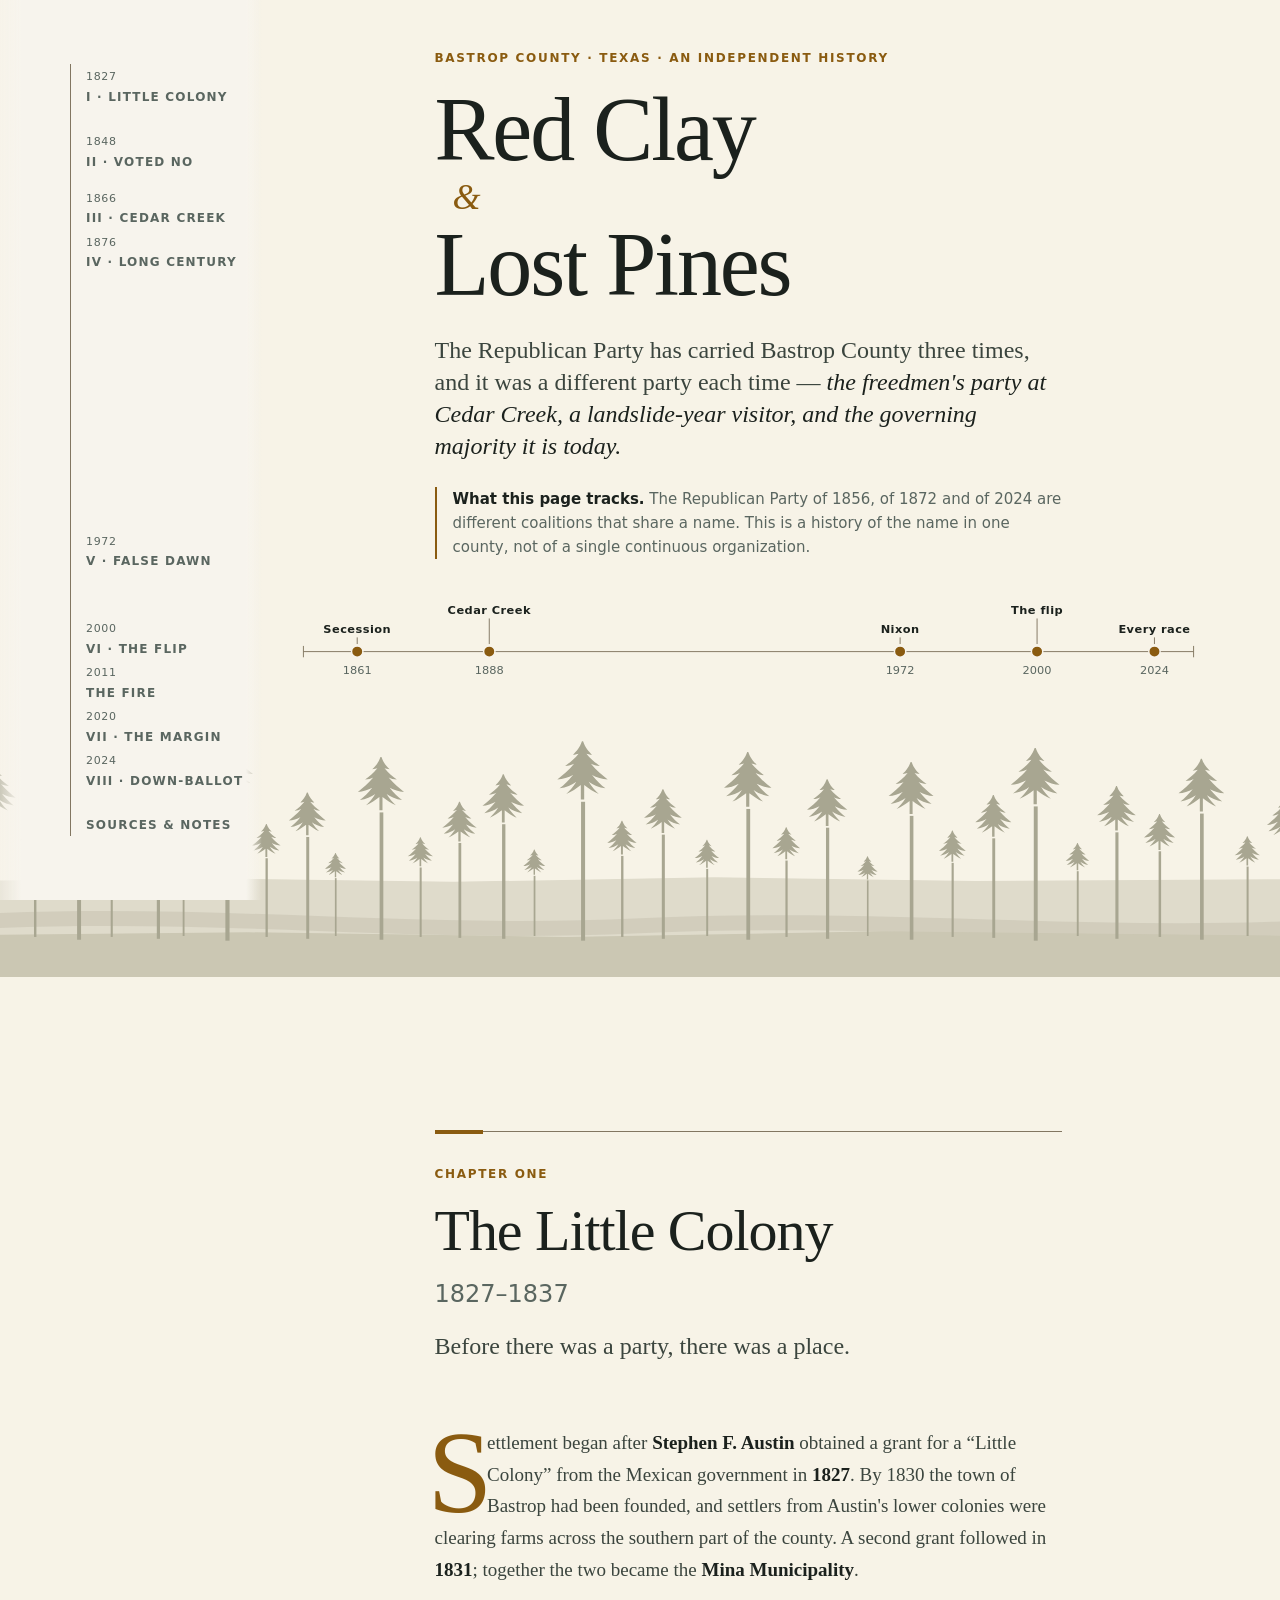
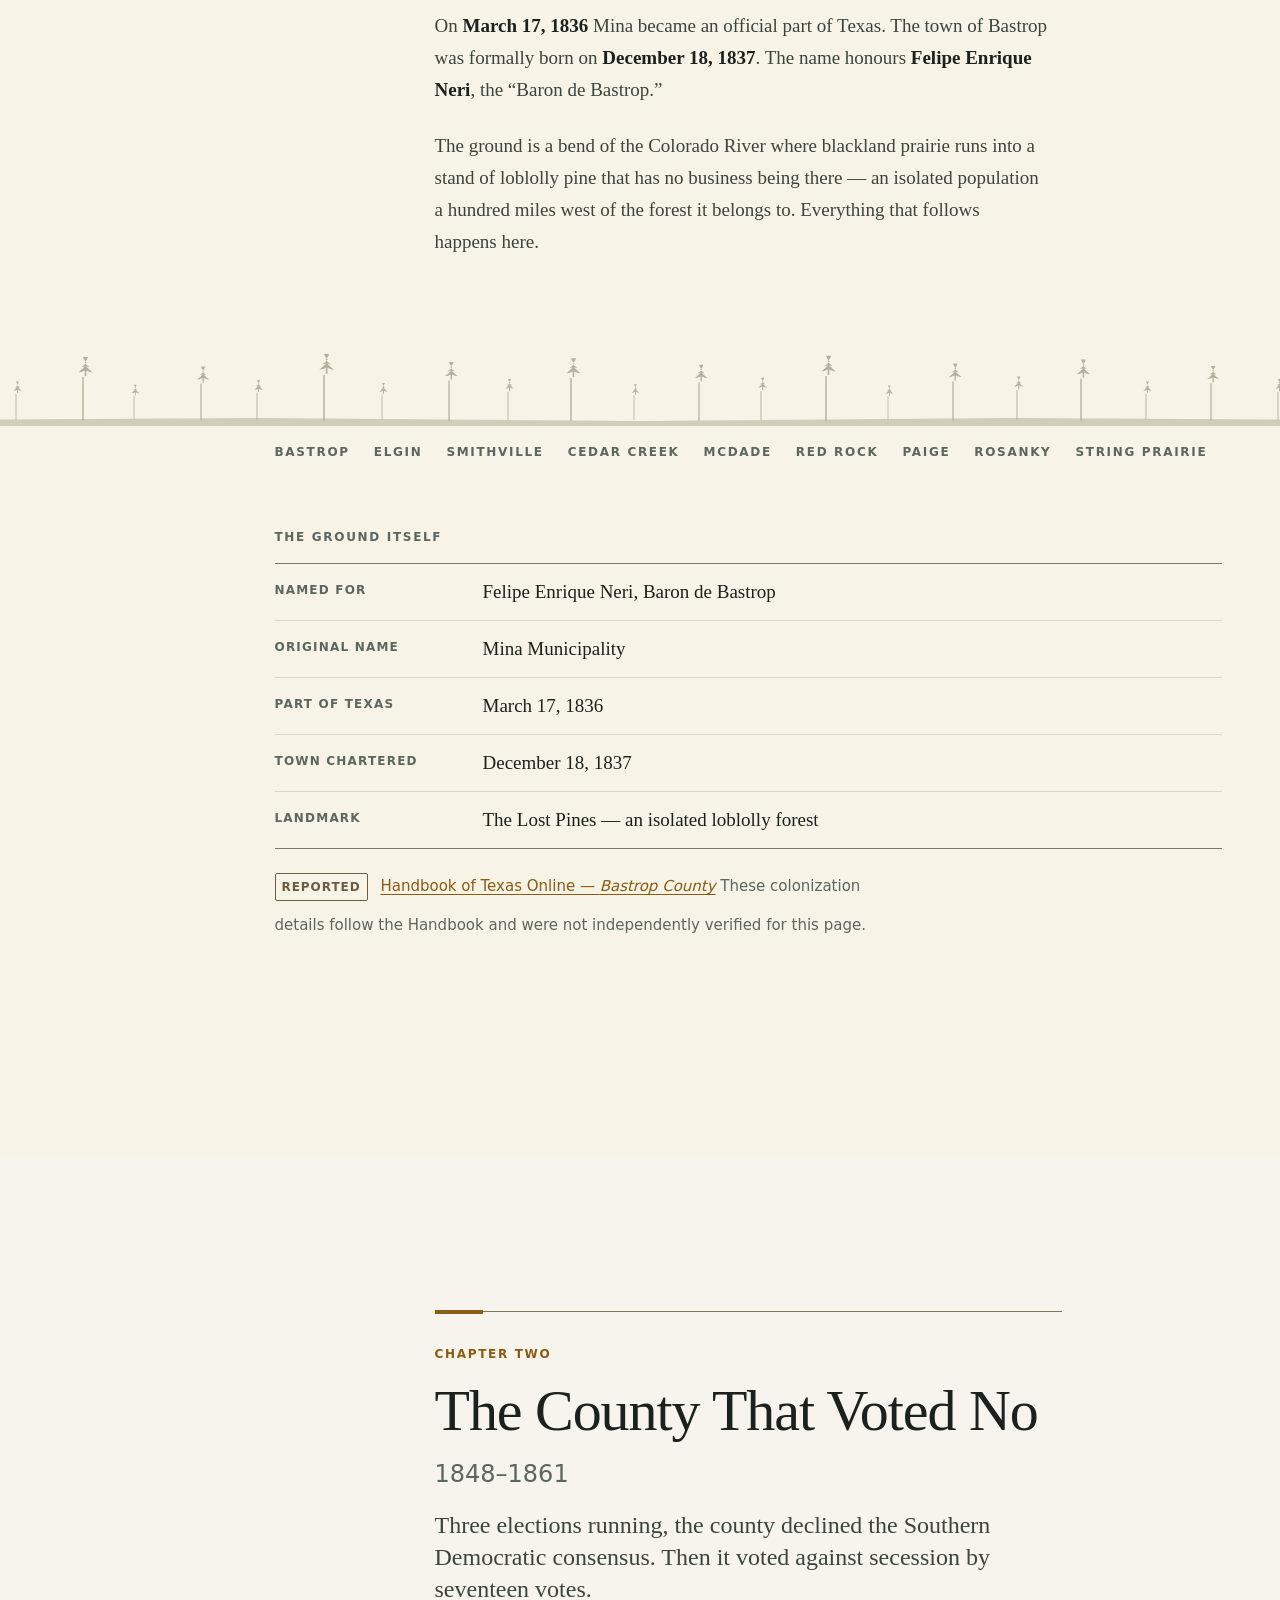
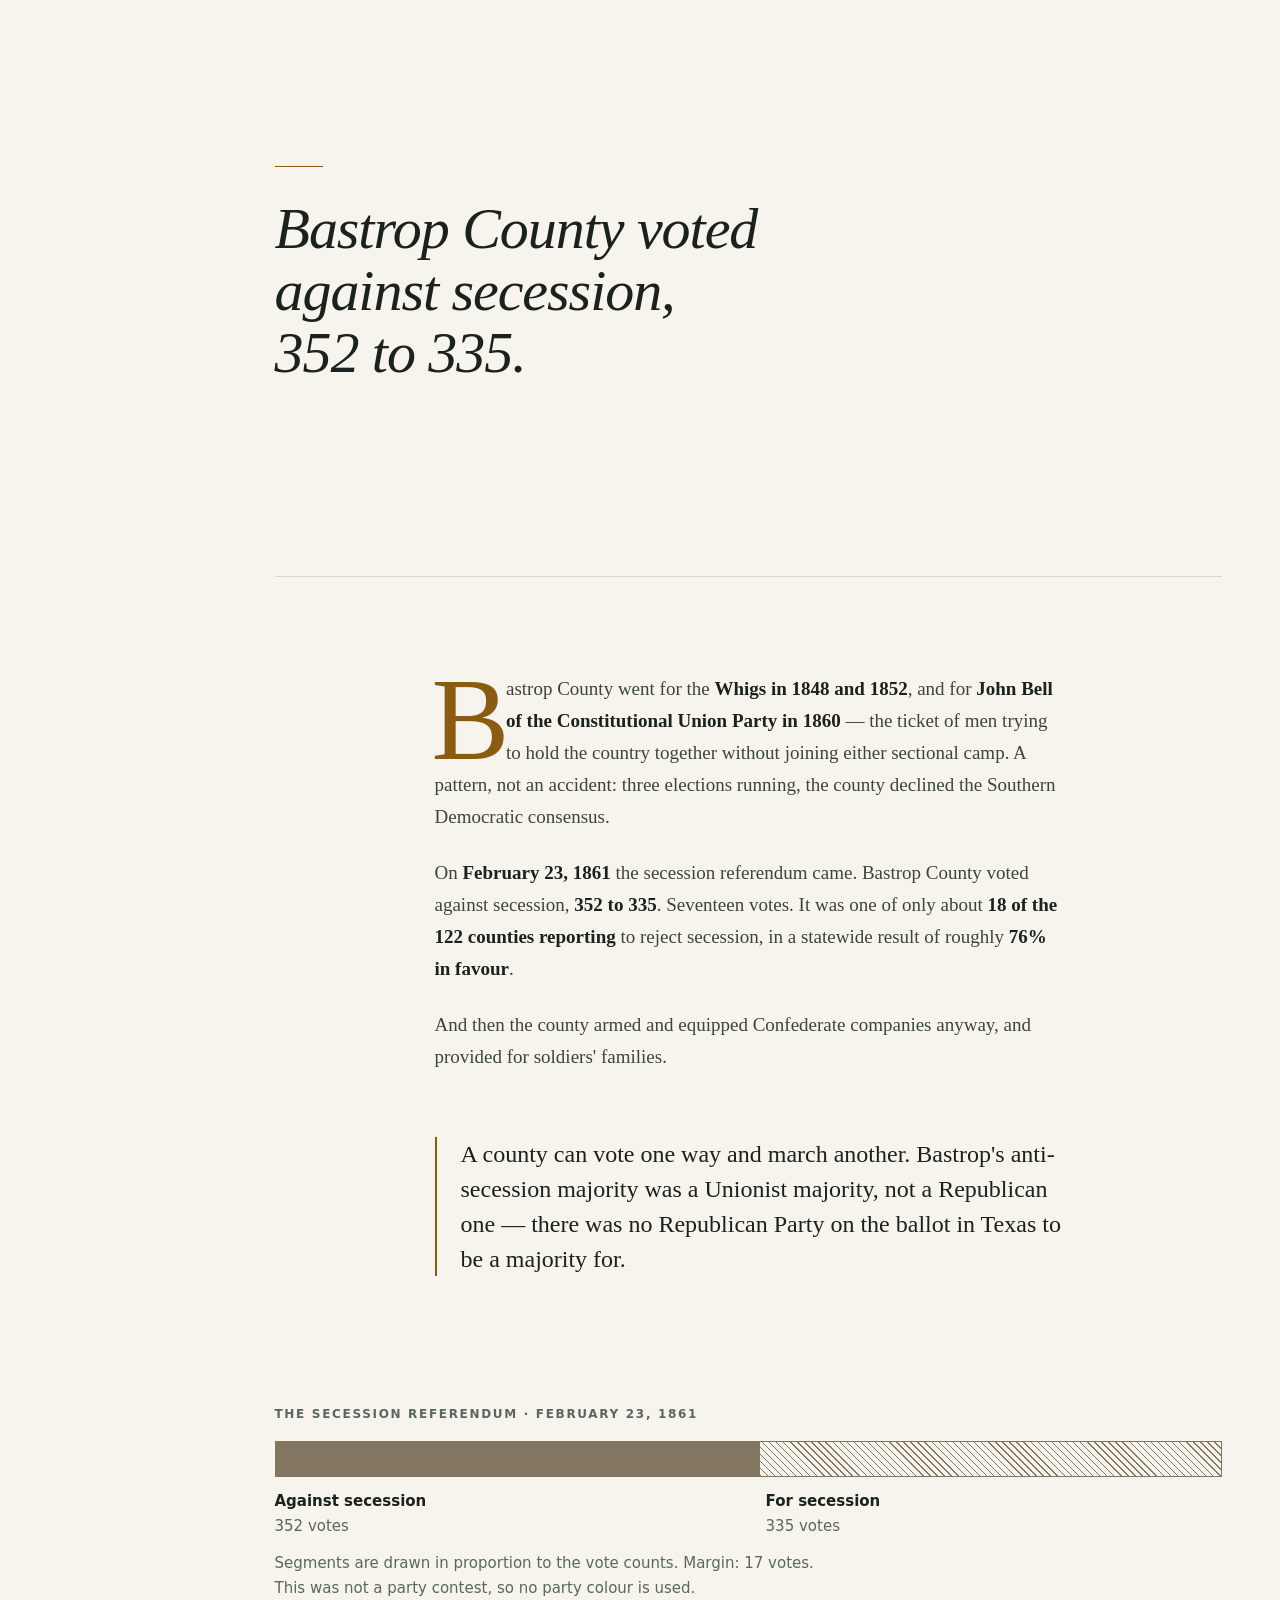
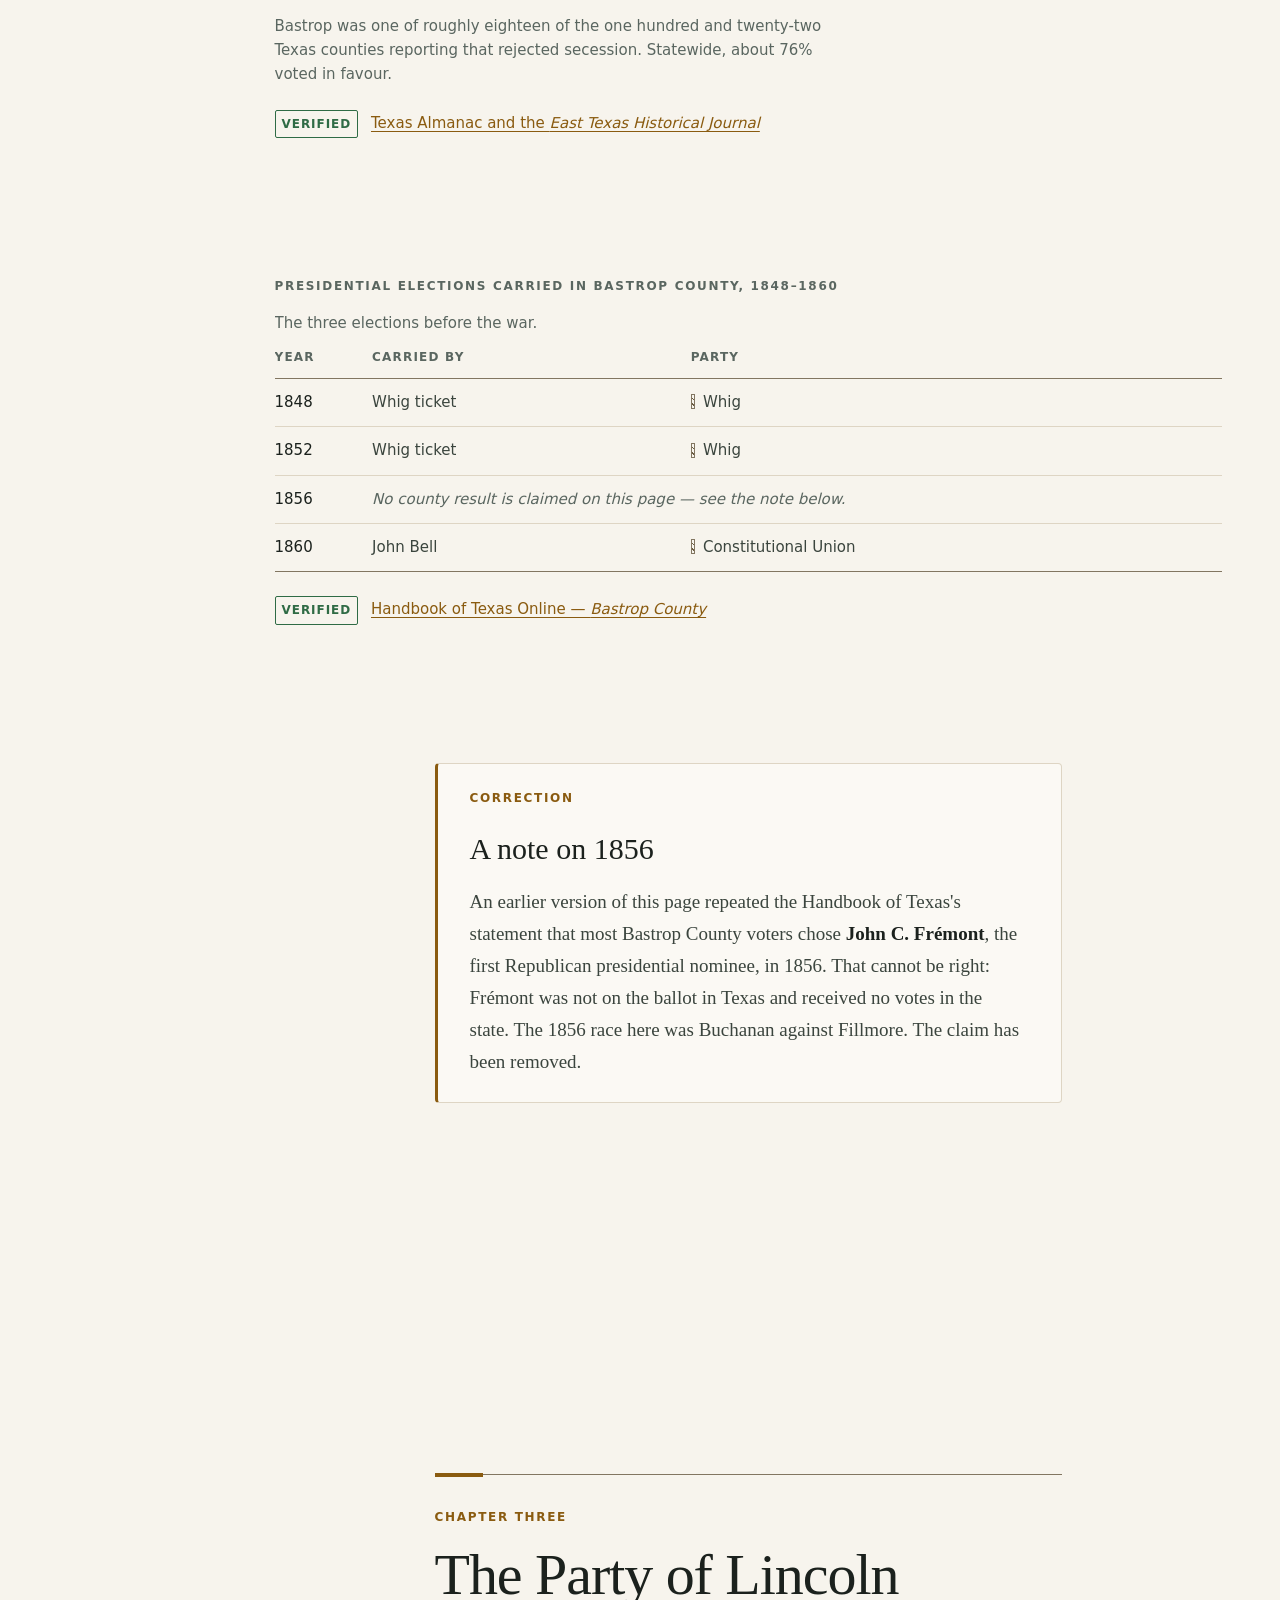
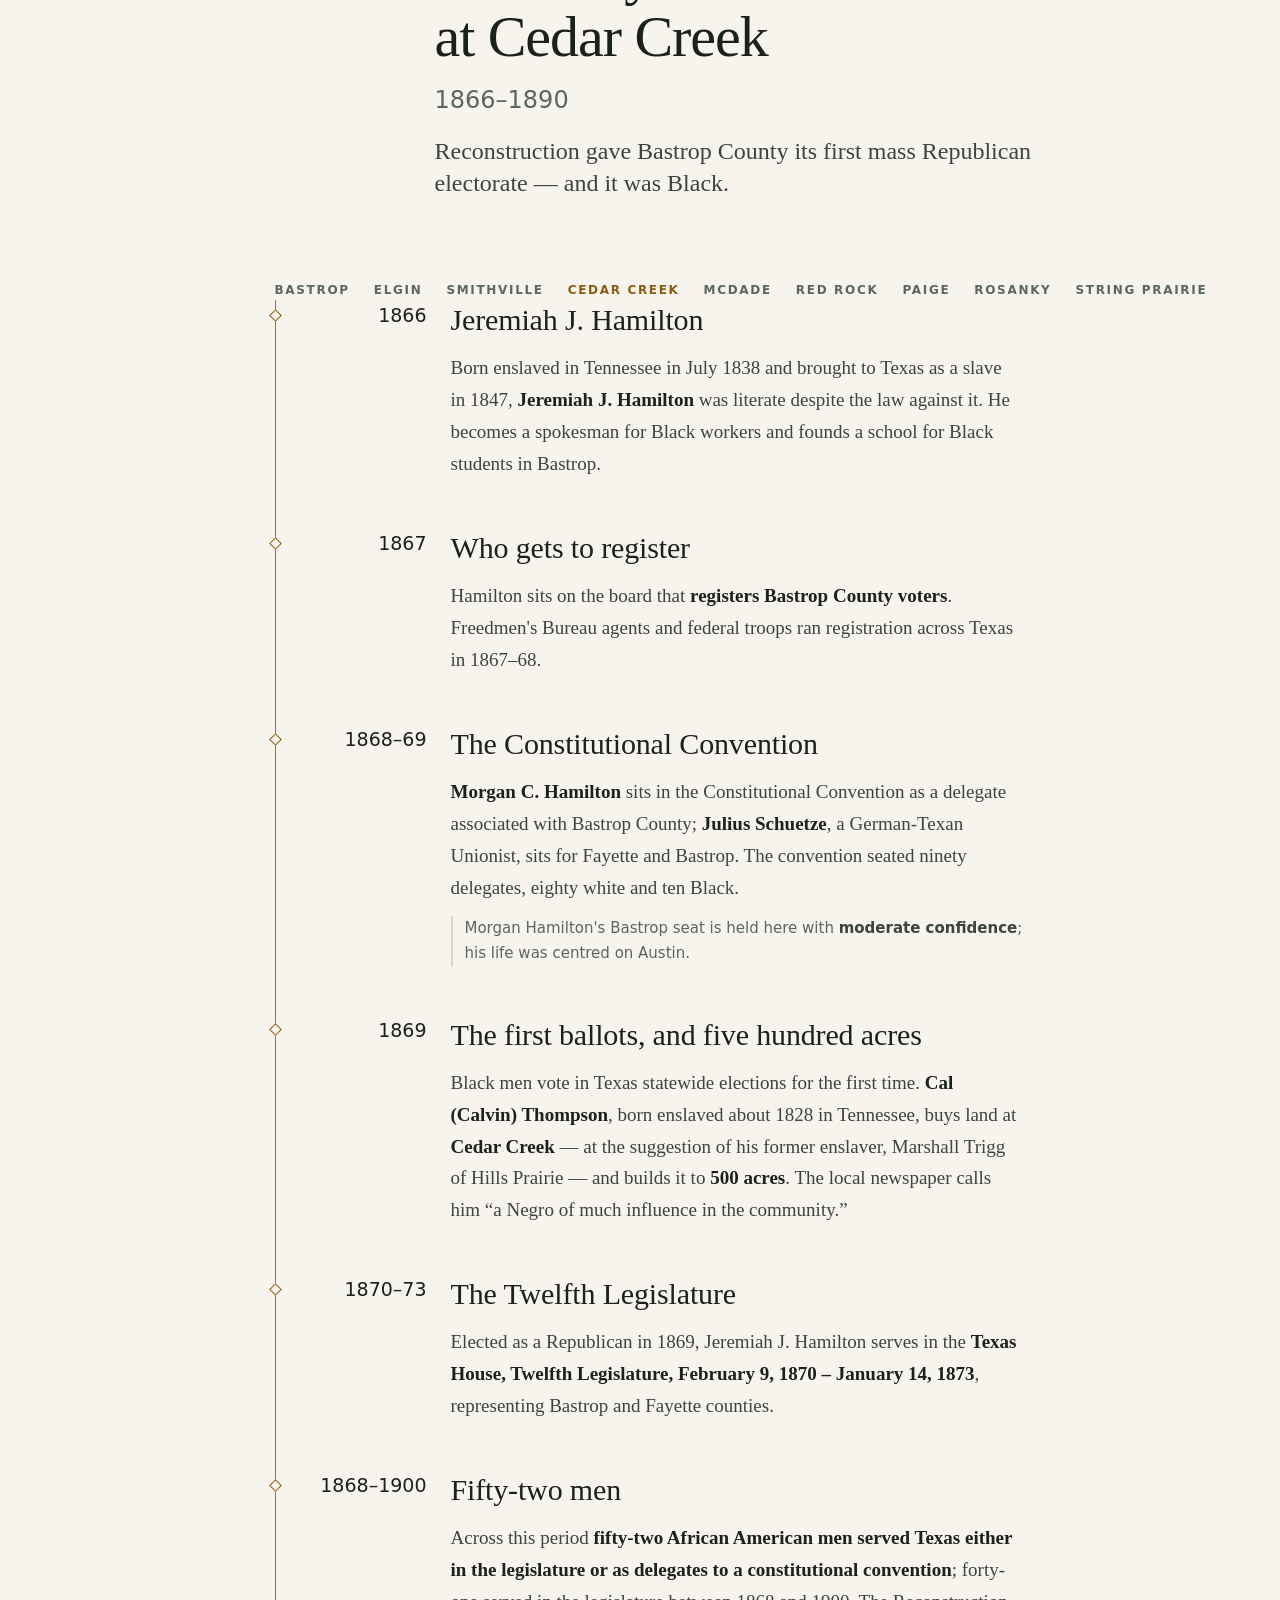
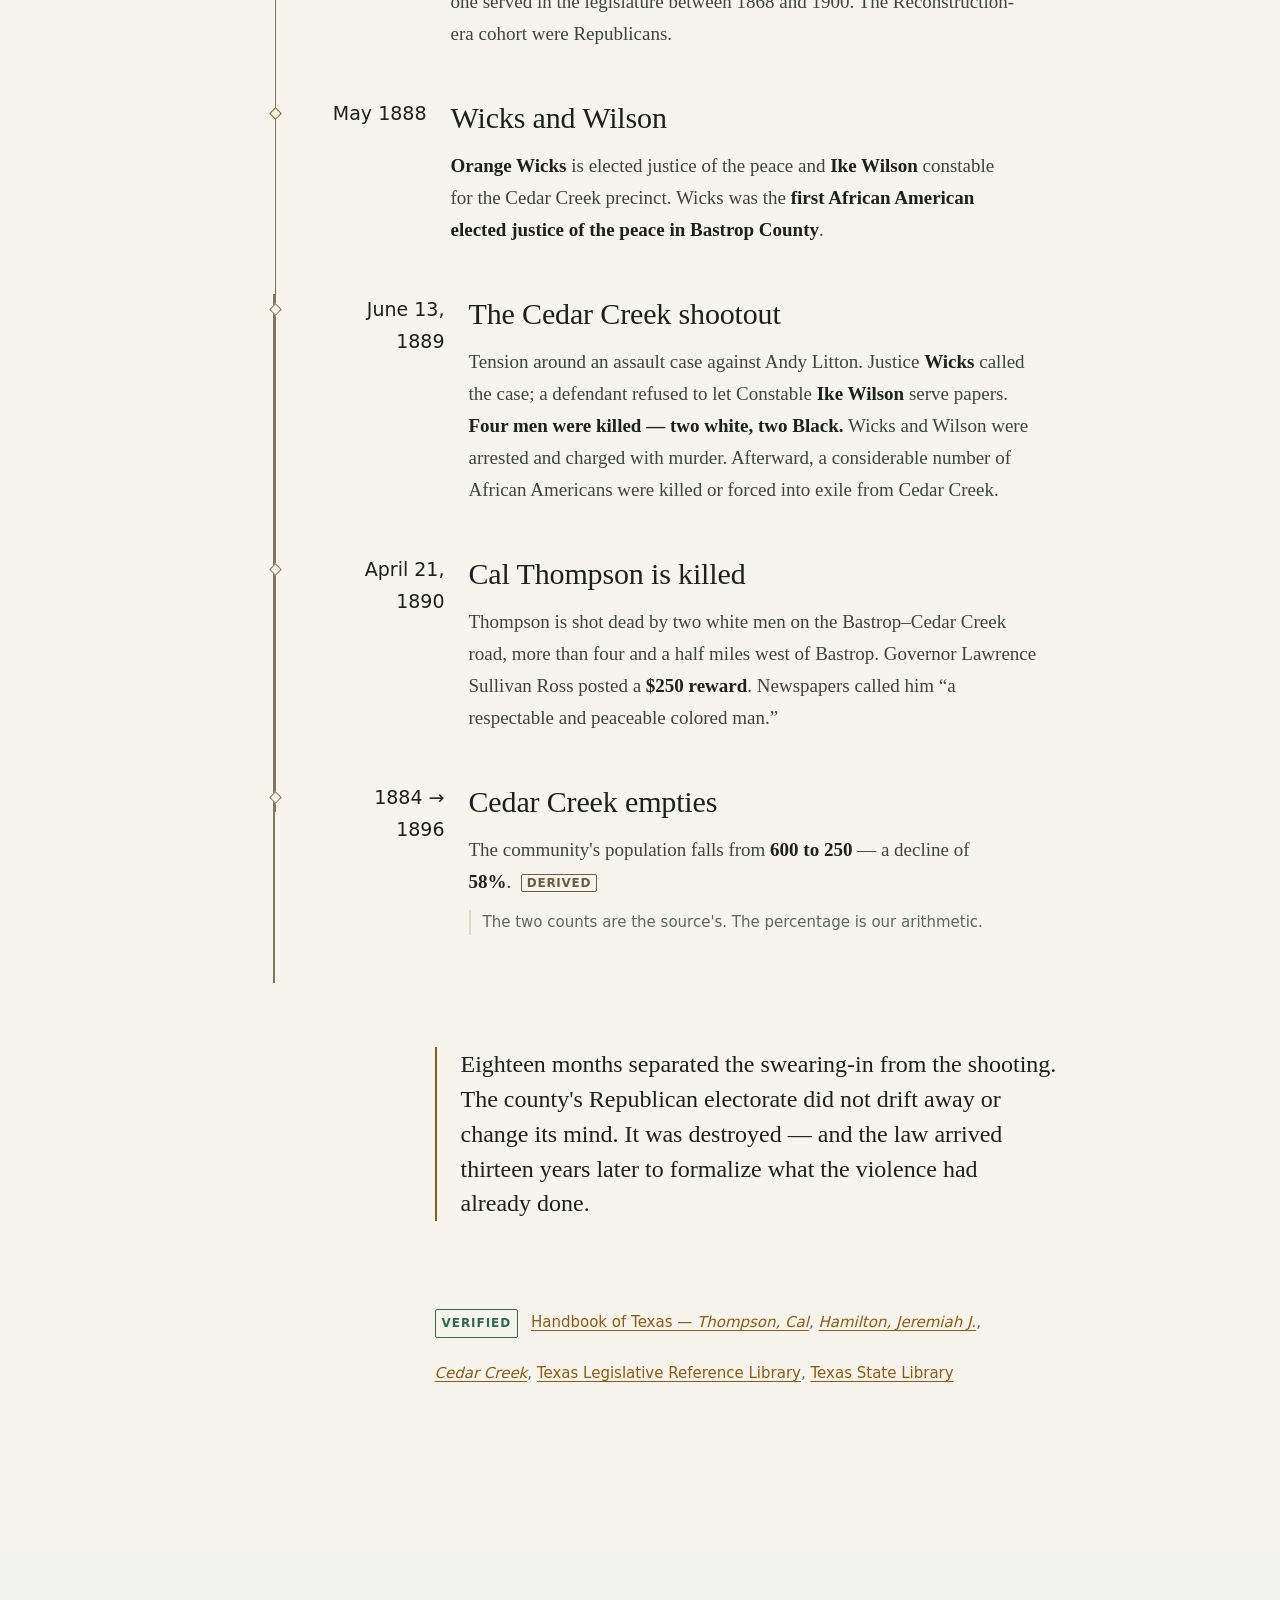
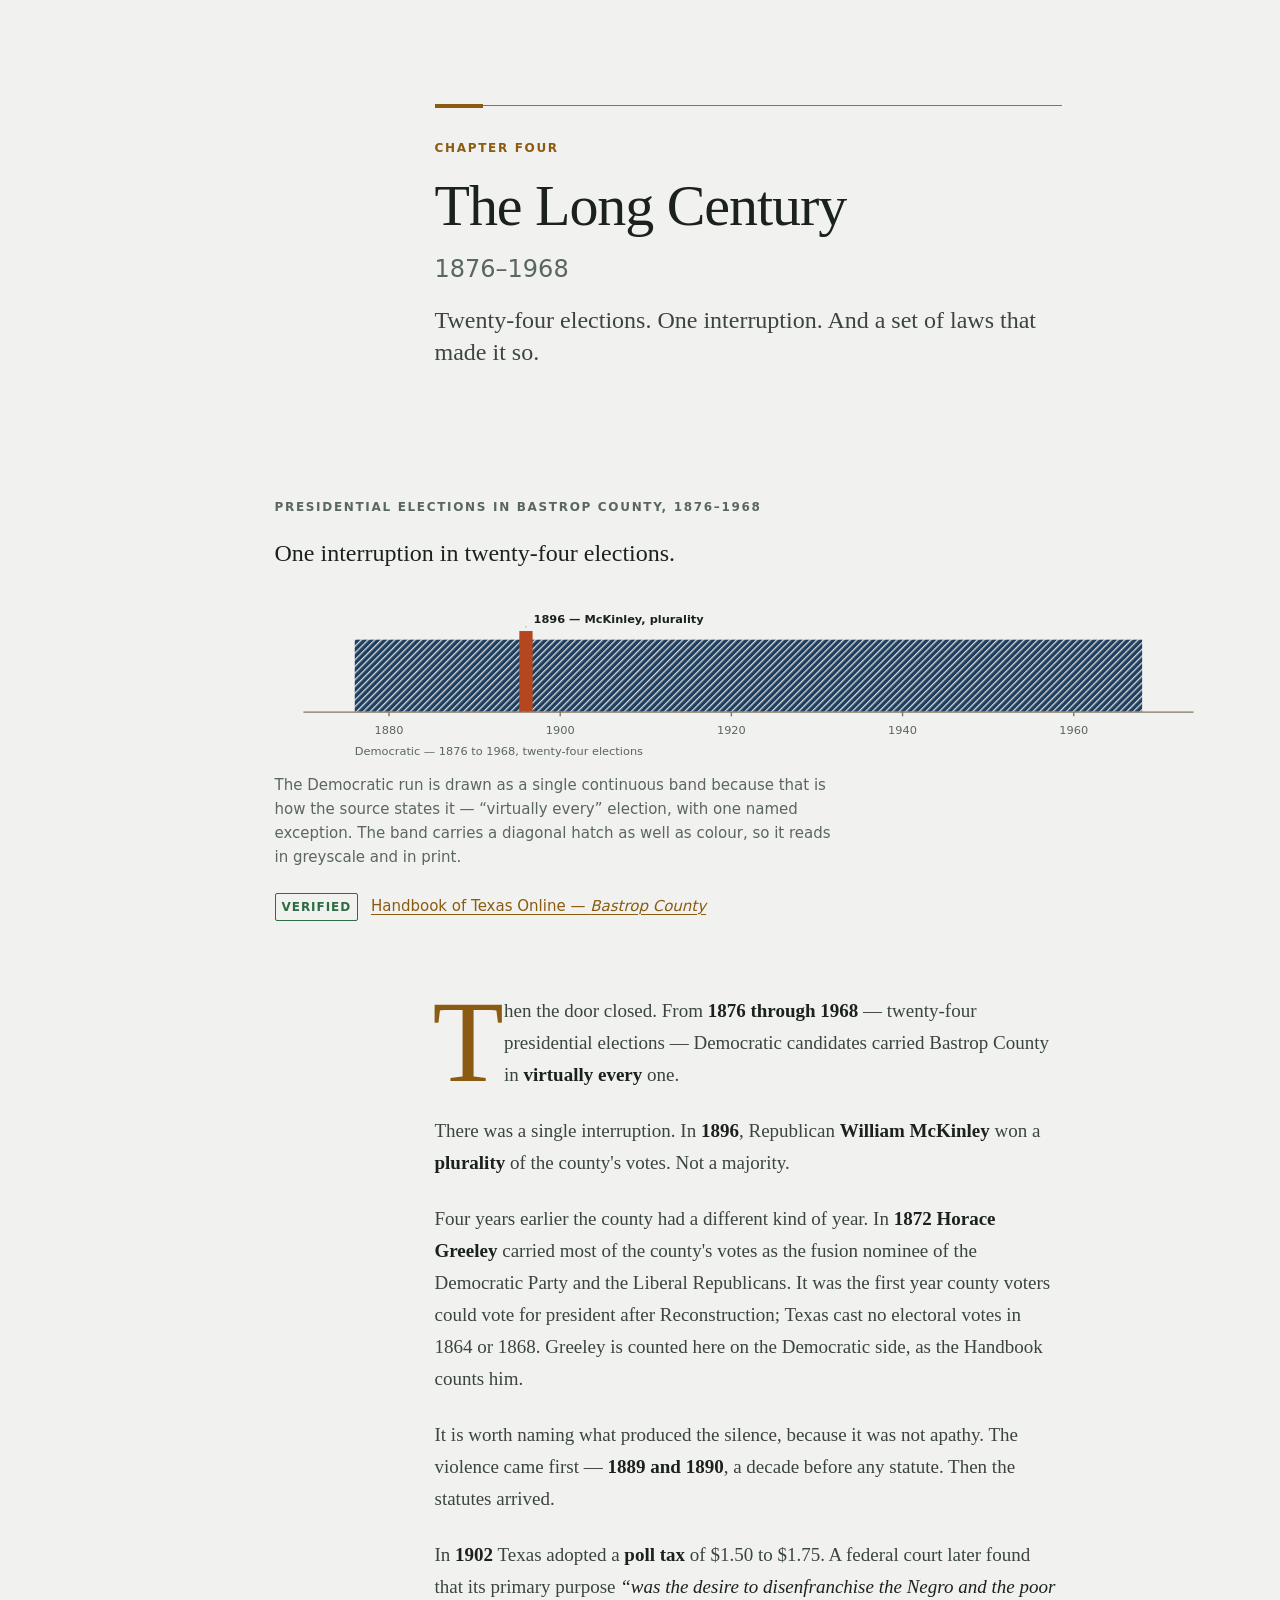
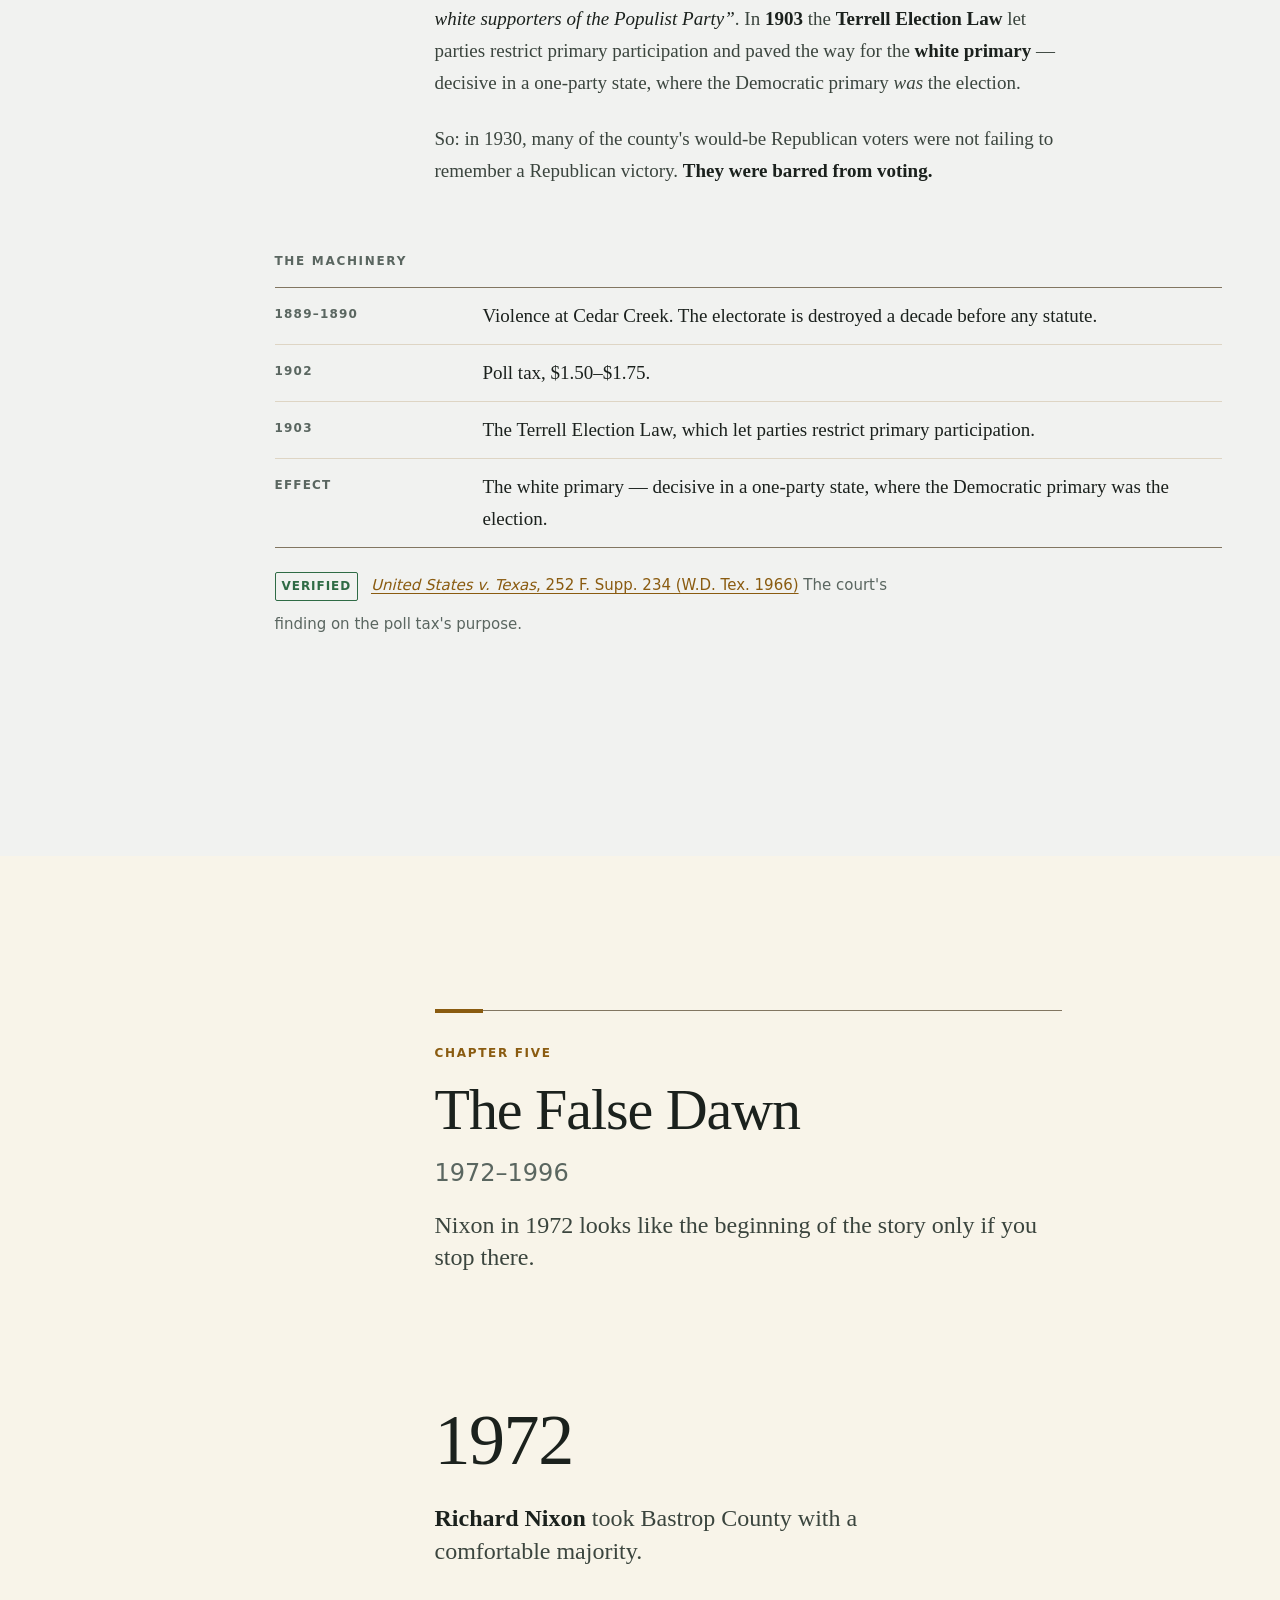
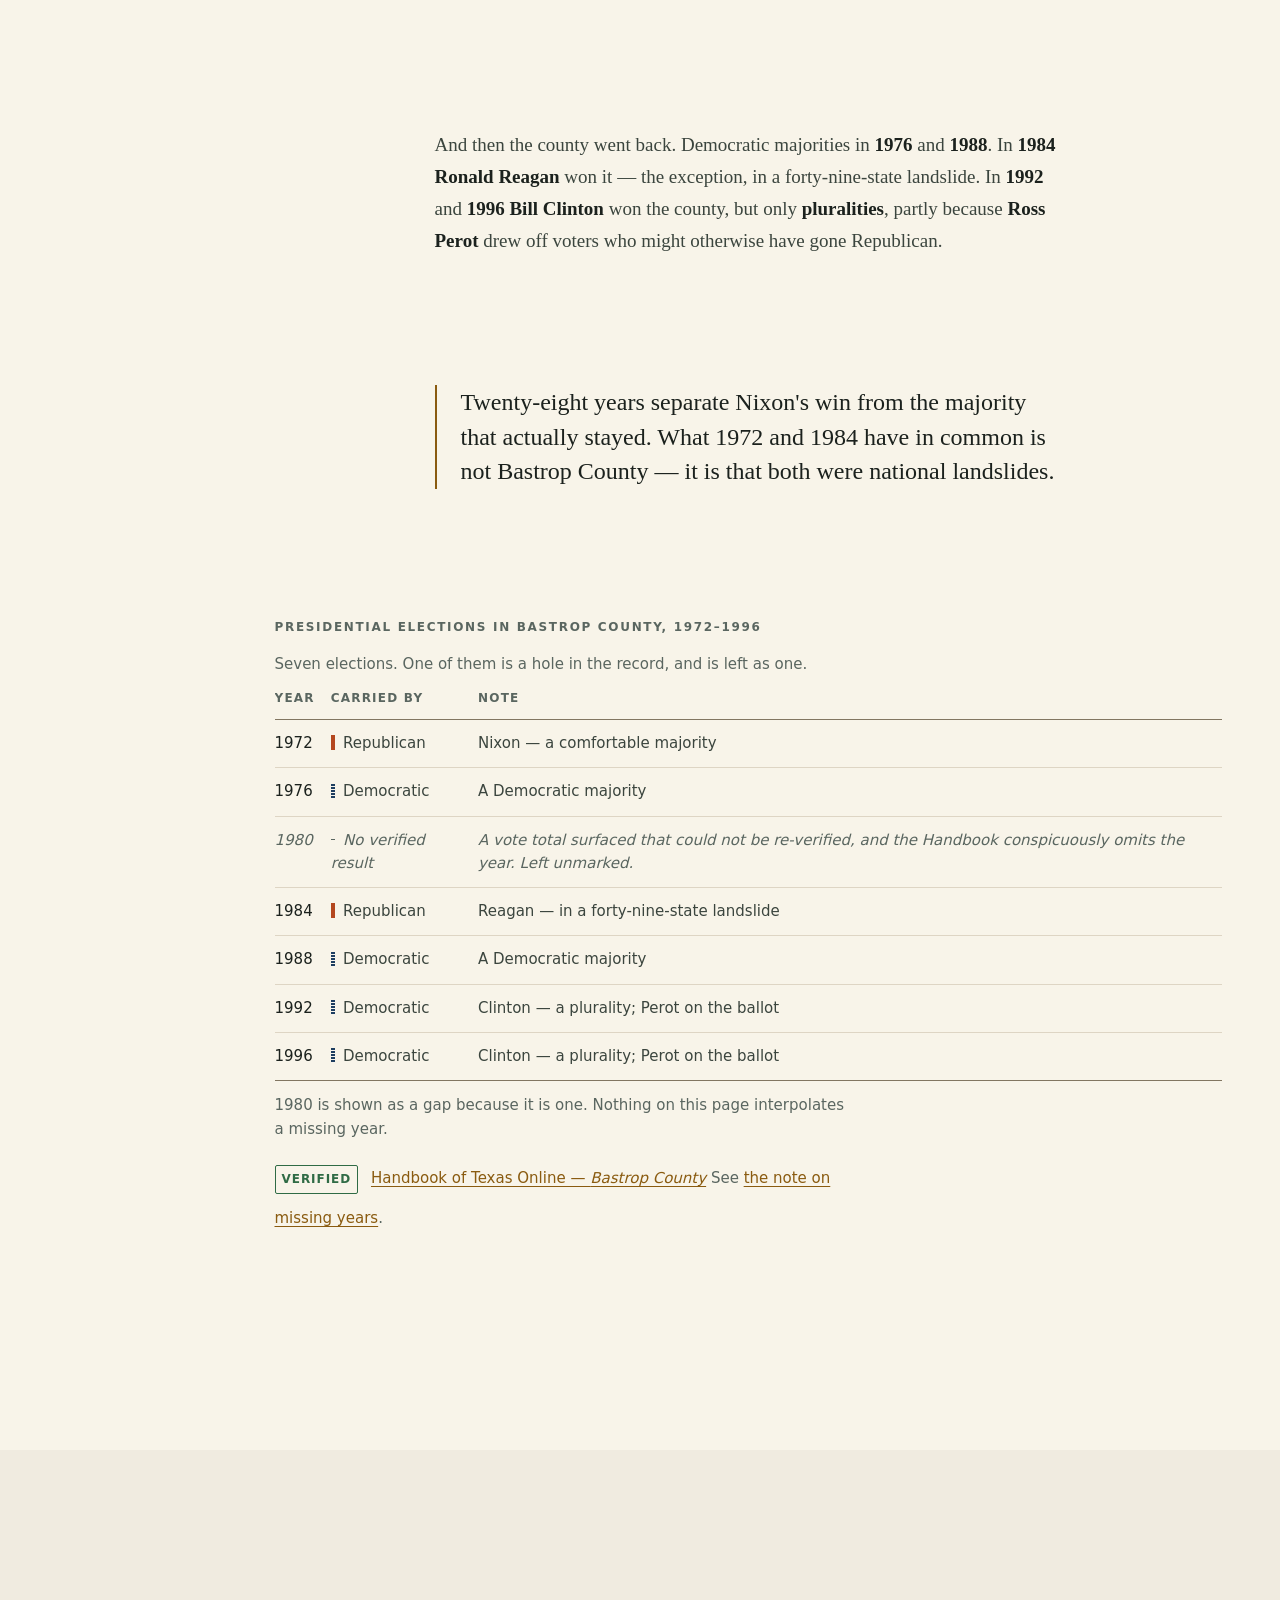
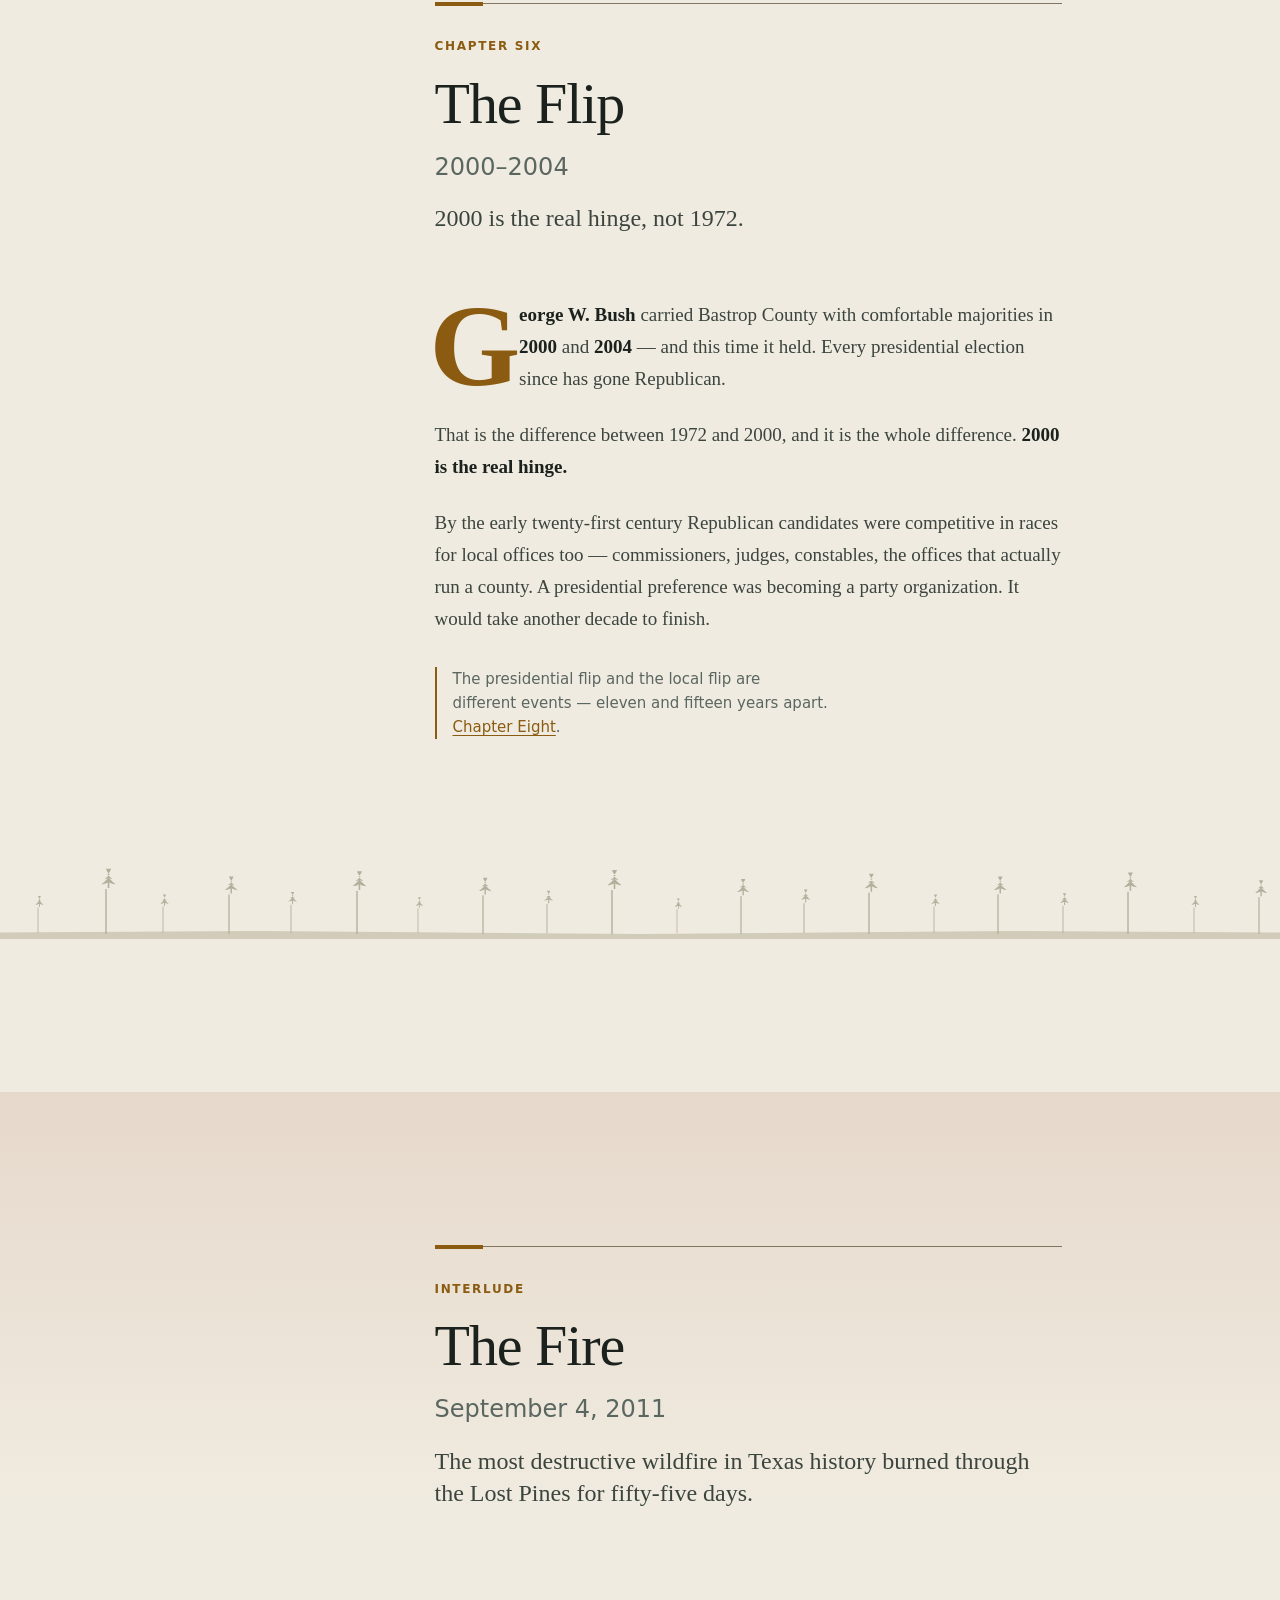
==== commit e38844e2: "Rebuild: correct the history, rebuild the interface CONTENT — the site's central claim was false.  T" ====
--- a/index.html
+++ b/index.html
@@ -3,537 +3,1326 @@
 <head>
 <meta charset="utf-8">
 <meta name="viewport" content="width=device-width, initial-scale=1">
-<title>Red Clay &amp; Lost Pines — The Story of the Bastrop County Republicans</title>
-<meta name="description" content="An illustrated history of the Republican Party in Bastrop County, Texas — from the 1856 vote for Frémont, through Reconstruction and the long Democratic century, to the modern county party.">
+<title>Red Clay &amp; Lost Pines — The Republican Party in Bastrop County, Texas</title>
+<meta name="description" content="An independent history of the Republican Party in Bastrop County, Texas. The party has carried the county three times, and it was a different party each time — the freedmen's party at Cedar Creek, a landslide-year visitor, and the governing majority it is today.">
 <meta name="author" content="Bastrop County history project">
-<meta property="og:title" content="Red Clay &amp; Lost Pines — The Story of the Bastrop County Republicans">
-<meta property="og:description" content="An illustrated history of the Republican Party in Bastrop County, Texas.">
+<meta name="color-scheme" content="dark light">
+<meta property="og:title" content="Red Clay &amp; Lost Pines — The Republican Party in Bastrop County, Texas">
+<meta property="og:description" content="One name, three parties, a hundred and sixty years. An independent history of Bastrop County, Texas.">
 <meta property="og:type" content="website">
-<link rel="preconnect" href="https://fonts.googleapis.com">
-<link rel="icon" href="data:image/svg+xml,%3Csvg xmlns='http://www.w3.org/2000/svg' viewBox='0 0 100 100'%3E%3Crect width='100' height='100' rx='18' fill='%230f1b16'/%3E%3Cpath d='M50 14 L74 78 H26 Z' fill='%23c2410c'/%3E%3Cpath d='M50 30 L66 78 H34 Z' fill='%232f6b4f'/%3E%3C/svg%3E">
+<link rel="icon" href="data:image/svg+xml,%3Csvg xmlns='http://www.w3.org/2000/svg' viewBox='0 0 32 32'%3E%3Crect width='32' height='32' fill='%230F1512'/%3E%3Crect x='9' y='7' width='2' height='19' fill='%23D9A441'/%3E%3Crect x='15' y='4' width='2' height='22' fill='%23D9A441'/%3E%3Crect x='21' y='9' width='2' height='17' fill='%23D9A441'/%3E%3C/svg%3E">
+<script>
+/* Two jobs, inline and tiny, to avoid a flash of the wrong theme and to gate the
+   reveal styles. If anything in main.js throws, the `js` class is removed and the
+   document reverts to its complete, fully-visible, no-JavaScript baseline. */
+(function(){var r=document.documentElement;r.className='js';
+try{var s=localStorage.getItem('rcl-theme');
+  if(s==='light'||s==='dark')r.setAttribute('data-theme',s);
+  else if(matchMedia('(prefers-color-scheme: light)').matches)r.setAttribute('data-theme','light');}catch(e){}
+addEventListener('error',function(){r.classList.remove('js');},{once:true});})();
+</script>
 <link rel="stylesheet" href="assets/css/style.css">
 </head>
 <body>
 
-<a class="skip-link" href="#chapter-1">Skip to the story</a>
-
-<!-- ============ progress + nav ============ -->
-<div class="progress-rail" aria-hidden="true"><div class="progress-bar" id="progressBar"></div></div>
-
-<header class="topbar" id="topbar">
-  <a class="brand" href="#top">
-    <span class="brand-mark" aria-hidden="true">
-      <svg viewBox="0 0 40 40" width="26" height="26"><path d="M20 3 L31 30 H9 Z" fill="currentColor" opacity=".55"/><path d="M20 12 L28 34 H12 Z" fill="currentColor"/></svg>
-    </span>
-    <span class="brand-text"><b>Red Clay</b> &amp; Lost Pines</span>
-  </a>
-  <nav class="chapternav" aria-label="Chapters">
-    <a href="#chapter-1">Colony</a>
-    <a href="#chapter-2">1856</a>
-    <a href="#chapter-3">Reconstruction</a>
-    <a href="#chapter-4">The Long Century</a>
-    <a href="#chapter-5">The Turn</a>
-    <a href="#chapter-6">Bush Country</a>
-    <a href="#numbers">Numbers</a>
-    <a href="#modern">Today</a>
-  </nav>
-  <button class="theme-toggle" id="themeToggle" type="button" aria-label="Switch color theme">
-    <span class="tt-icon" aria-hidden="true"></span>
-  </button>
+<a class="skip" href="#story">Skip to the story</a>
+<a class="skip" href="#contents">Skip to the chapter list</a>
+<a class="skip" href="#sources">Skip to sources</a>
+
+<!-- ===================== ERA RAIL — 1120px and up ====================== -->
+<!-- Entries are sized by the length of the era they cover, not evenly, so the
+     ninety-two-year Long Century occupies visibly more rail than 1848-1861.
+     Renders complete and clickable with JavaScript disabled. -->
+<nav class="rail" id="contents" aria-label="Chapters">
+  <div class="rail__spine" aria-hidden="true"></div>
+  <div class="rail__fill" id="railFill" aria-hidden="true"></div>
+  <ol>
+    <li style="--span:21"><a href="#ch1"><span class="yr">1827</span>I · Little Colony</a></li>
+    <li style="--span:18"><a href="#ch2" title="Chapter Two — The County That Voted No"><span class="yr">1848</span>II · Voted No</a></li>
+    <li style="--span:10"><a href="#ch3" title="Chapter Three — The Party of Lincoln at Cedar Creek"><span class="yr">1866</span>III · Cedar Creek</a></li>
+    <li style="--span:96"><a href="#ch4"><span class="yr">1876</span>IV · Long Century</a></li>
+    <li style="--span:28"><a href="#ch5"><span class="yr">1972</span>V · False Dawn</a></li>
+    <li style="--span:11"><a href="#ch6"><span class="yr">2000</span>VI · The Flip</a></li>
+    <li style="--span:9"><a href="#fire"><span class="yr">2011</span>The Fire</a></li>
+    <li style="--span:4"><a href="#ch7"><span class="yr">2020</span>VII · The Margin</a></li>
+    <li style="--span:6"><a href="#ch8" title="Chapter Eight — Down the Ballot, and the Party Today"><span class="yr">2024</span>VIII · Down-Ballot</a></li>
+    <li style="--span:6"><a href="#sources"><span class="yr">&nbsp;</span>Sources &amp; Notes</a></li>
+  </ol>
+</nav>
+
+<!-- ===================== TOP BAR — below 1120px ========================= -->
+<header class="topbar">
+  <a class="wordmark" href="#top"><b>Red Clay</b> &amp; Lost Pines</a>
+  <span class="chip" id="chip">An independent history</span>
+  <details class="toc">
+    <summary>Contents</summary>
+    <div>
+      <ol>
+        <li><a href="#ch1">I · The Little Colony<span>1827–1837</span></a></li>
+        <li><a href="#ch2">II · The County That Voted No<span>1848–1861</span></a></li>
+        <li><a href="#ch3">III · The Party of Lincoln at Cedar Creek<span>1866–1890</span></a></li>
+        <li><a href="#ch4">IV · The Long Century<span>1876–1968</span></a></li>
+        <li><a href="#ch5">V · The False Dawn<span>1972–1996</span></a></li>
+        <li><a href="#ch6">VI · The Flip<span>2000–2004</span></a></li>
+        <li><a href="#fire">The Fire<span>2011</span></a></li>
+        <li><a href="#ch7">VII · The Margin<span>2020–2024</span></a></li>
+        <li><a href="#ch8">VIII · Down the Ballot<span>Today</span></a></li>
+        <li><a href="#sources">Sources &amp; Notes<span></span></a></li>
+      </ol>
+    </div>
+  </details>
+  <button class="toggle" id="themeToggle" type="button" aria-pressed="false"
+          aria-label="Switch to parchment theme"><i aria-hidden="true"></i></button>
 </header>
 
-<!-- ============ hero ============ -->
-<section class="hero" id="top">
-  <div class="hero-sky" aria-hidden="true">
-    <canvas id="emberCanvas"></canvas>
-  </div>
-
-  <div class="hero-ridge" aria-hidden="true">
-    <svg class="ridge ridge-3" viewBox="0 0 1440 320" preserveAspectRatio="none"><path d="M0 220 L60 190 L120 214 L190 168 L250 206 L320 176 L400 212 L470 180 L540 208 L620 172 L700 206 L780 178 L860 210 L940 182 L1020 214 L1100 184 L1180 212 L1260 186 L1340 214 L1440 190 V320 H0 Z"/></svg>
-    <svg class="ridge ridge-2" viewBox="0 0 1440 320" preserveAspectRatio="none"><path d="M0 252 L70 224 L140 254 L210 216 L286 250 L360 214 L440 252 L520 220 L600 254 L680 218 L760 250 L840 216 L920 252 L1000 220 L1080 254 L1170 218 L1260 252 L1350 222 L1440 250 V320 H0 Z"/></svg>
-    <svg class="ridge ridge-1" viewBox="0 0 1440 320" preserveAspectRatio="none"><path d="M0 286 L80 262 L160 288 L240 258 L330 290 L420 260 L510 290 L600 262 L690 292 L780 260 L870 290 L960 262 L1050 292 L1150 262 L1250 292 L1350 264 L1440 288 V320 H0 Z"/></svg>
-  </div>
-
-  <div class="hero-inner">
-    <p class="eyebrow" data-reveal>Bastrop County · Texas · est. 1836</p>
-    <h1 class="hero-title" data-reveal>
-      <span class="line">Red Clay</span>
-      <span class="line amp">&amp;</span>
-      <span class="line">Lost Pines</span>
-    </h1>
-    <p class="hero-sub" data-reveal>
-      The story of the Republican Party in Bastrop County — a county that voted for the
-      party's <em>first</em> presidential nominee in 1856, spent nearly a century voting against it,
-      and then came all the way back.
-    </p>
-    <div class="hero-actions" data-reveal>
-      <a class="btn btn-primary" href="#chapter-1">Begin the story</a>
-      <a class="btn btn-ghost" href="#numbers">Jump to the numbers</a>
+<main id="story">
+
+<!-- ================================ HERO =============================== -->
+<section class="hero canvas" id="top" data-era="ground">
+
+  <!-- PineHorizon. A flat prairie horizon, the Colorado River bend, and a
+       colonnade of loblolly trunks — the Lost Pines. Decorative. -->
+  <svg class="horizon" viewBox="0 0 1440 300" preserveAspectRatio="xMidYMax slice"
+       aria-hidden="true" focusable="false">
+    <defs>
+      <g id="pine">
+        <rect x="-1.8" y="-124" width="3.6" height="124"/>
+        <path d="M0-178c2 6 5 9 8 12-2 0-4-1-5-1 4 5 8 8 12 11-3 0-6-1-8-2 5 6 10 10 15 14
+                 -5 0-10-2-14-4 4 5 8 9 12 12-6-1-11-3-15-6 3 5 6 8 9 11-5-2-9-5-13-8v13h-3
+                 v-13c-4 3-8 6-13 8 3-3 6-6 9-11-4 3-9 5-15 6 4-3 8-7 12-12-4 2-9 4-14 4
+                 5-4 10-8 15-14-2 1-5 2-8 2 4-3 8-6 12-11-1 0-3 1-5 1 3-3 6-6 8-12z"/>
+      </g>
+    </defs>
+    <path class="far" d="M0 196 L240 193 L520 197 L800 192 L1080 196 L1440 194 V300 H0 Z"/>
+    <path class="river" d="M0 232 C260 218 470 248 720 236 C980 224 1200 250 1440 238
+                           L1440 254 C1200 266 980 240 720 252 C470 264 260 234 0 248 Z"/>
+    <path class="mid" d="M0 254 L300 251 L640 256 L980 250 L1440 255 V300 H0 Z"/>
+    <g class="near">
+      <use href="#pine" transform="translate(28,258) scale(1.05)"/>
+      <use href="#pine" transform="translate(72,256) scale(0.72)"/>
+      <use href="#pine" transform="translate(119,259) scale(1.18)"/>
+      <use href="#pine" transform="translate(154,256) scale(0.62)"/>
+      <use href="#pine" transform="translate(204,258) scale(0.94)"/>
+      <use href="#pine" transform="translate(231,255) scale(0.55)"/>
+      <use href="#pine" transform="translate(278,260) scale(1.24)"/>
+      <use href="#pine" transform="translate(320,256) scale(0.68)"/>
+      <use href="#pine" transform="translate(364,258) scale(0.88)"/>
+      <use href="#pine" transform="translate(394,255) scale(0.50)"/>
+      <use href="#pine" transform="translate(443,259) scale(1.10)"/>
+      <use href="#pine" transform="translate(485,256) scale(0.60)"/>
+      <use href="#pine" transform="translate(527,257) scale(0.82)"/>
+      <use href="#pine" transform="translate(574,258) scale(0.99)"/>
+      <use href="#pine" transform="translate(607,255) scale(0.52)"/>
+      <use href="#pine" transform="translate(659,260) scale(1.20)"/>
+      <use href="#pine" transform="translate(701,256) scale(0.70)"/>
+      <use href="#pine" transform="translate(745,258) scale(0.90)"/>
+      <use href="#pine" transform="translate(792,255) scale(0.58)"/>
+      <use href="#pine" transform="translate(836,259) scale(1.13)"/>
+      <use href="#pine" transform="translate(877,256) scale(0.66)"/>
+      <use href="#pine" transform="translate(921,258) scale(0.96)"/>
+      <use href="#pine" transform="translate(964,255) scale(0.48)"/>
+      <use href="#pine" transform="translate(1011,259) scale(1.07)"/>
+      <use href="#pine" transform="translate(1055,256) scale(0.64)"/>
+      <use href="#pine" transform="translate(1099,257) scale(0.86)"/>
+      <use href="#pine" transform="translate(1144,260) scale(1.16)"/>
+      <use href="#pine" transform="translate(1189,255) scale(0.56)"/>
+      <use href="#pine" transform="translate(1231,258) scale(0.92)"/>
+      <use href="#pine" transform="translate(1277,256) scale(0.74)"/>
+      <use href="#pine" transform="translate(1322,259) scale(1.09)"/>
+      <use href="#pine" transform="translate(1371,255) scale(0.60)"/>
+      <use href="#pine" transform="translate(1411,257) scale(0.84)"/>
+    </g>
+  </svg>
+
+  <p class="eyebrow" data-reveal>Bastrop County · Texas · An independent history</p>
+
+  <h1 data-reveal>Red Clay<span class="amp">&amp;</span>Lost Pines</h1>
+
+  <p class="dek" data-reveal>
+    The Republican Party has carried Bastrop County three times, and it was a different party
+    each time — <em>the freedmen's party at Cedar Creek, a landslide-year visitor, and the
+    governing majority it is today.</em>
+  </p>
+
+  <aside class="standing-note" data-reveal>
+    <p><b>What this page tracks.</b> The Republican Party of 1856, of 1872 and of 2024 are
+    different coalitions that share a name. This is a history of the name in one county, not of
+    a single continuous organization.</p>
+  </aside>
+
+  <!-- THE SPINE. A real time axis. Five turning points, each an anchor to its
+       chapter. Built from the table below; the table is the no-JS baseline.
+       Marks are brass — this is wayfinding, not a data series. -->
+  <div class="spine wide chart" id="spineFig" data-reveal>
+    <div class="ledger-wrap scroller">
+      <table class="ledger">
+        <caption>Five turning points, 1861–2024. Each links to its chapter.</caption>
+        <thead><tr><th scope="col">Year</th><th scope="col">Turning point</th></tr></thead>
+        <tbody id="spineData">
+          <tr data-year="1861" data-href="#ch2" data-label="Secession"><th scope="row">1861</th><td><a href="#ch2">The county votes against secession, 352 to 335</a></td></tr>
+          <tr data-year="1888" data-href="#ch3" data-label="Cedar Creek"><th scope="row">1888</th><td><a href="#ch3">Orange Wicks and Ike Wilson elected at Cedar Creek</a></td></tr>
+          <tr data-year="1972" data-href="#ch5" data-label="Nixon"><th scope="row">1972</th><td><a href="#ch5">Nixon carries the county — and it does not hold</a></td></tr>
+          <tr data-year="2000" data-href="#ch6" data-label="The flip"><th scope="row">2000</th><td><a href="#ch6">Bush carries the county — and this time it holds</a></td></tr>
+          <tr data-year="2024" data-href="#ch8" data-label="Every race"><th scope="row">2024</th><td><a href="#ch8">Republicans win every race on the county ballot</a></td></tr>
+        </tbody>
+      </table>
     </div>
-    <div class="scroll-cue" aria-hidden="true"><span></span></div>
-  </div>
-</section>
-
-<main>
-
-<!-- ============ chapter 1 ============ -->
-<section class="chapter" id="chapter-1">
-  <div class="wrap">
-    <div class="chapter-head" data-reveal>
-      <span class="chapter-num">Chapter One</span>
-      <h2>The Little Colony</h2>
-      <p class="chapter-dates">1827 — 1837</p>
-    </div>
-
-    <div class="lede" data-reveal>
-      Before there was a party, there was a place: a bend of the Colorado River where the
-      blackland prairie runs into a stand of loblolly pine that has no business being there.
-      Everything that follows happens on this ground.
-    </div>
-
-    <div class="grid-2">
-      <div class="prose" data-reveal>
-        <p>
-          Settlement began after <strong>Stephen F. Austin</strong> obtained a grant for a
-          "Little Colony" from the Mexican government in <strong>1827</strong>. By 1830 the town of
-          Bastrop had been founded and settlers from Austin's lower colonies were clearing farms
-          across the southern part of the county. A second grant followed in 1831; together the two
-          became the <strong>Mina Municipality</strong>, taking in nearly all of what is now
-          Bastrop County.
-        </p>
-        <p>
-          On <strong>March 17, 1836</strong> — in the middle of a revolution — Mina became an
-          official part of Texas. The town of Bastrop was formally born on
-          <strong>December 18, 1837</strong>. The name honors <strong>Felipe Enrique Neri</strong>,
-          the "Baron de Bastrop," the Dutch businessman who negotiated with Mexican officials to
-          make Austin's colonization possible.
-        </p>
-      </div>
-
-      <aside class="card card-fact" data-reveal>
-        <h3>The ground itself</h3>
-        <dl class="deflist">
-          <div><dt>Named for</dt><dd>Felipe Enrique Neri, Baron de Bastrop</dd></div>
-          <div><dt>Original name</dt><dd>Mina Municipality</dd></div>
-          <div><dt>Part of Texas</dt><dd>March 17, 1836</dd></div>
-          <div><dt>Town chartered</dt><dd>December 18, 1837</dd></div>
-          <div><dt>Landmark</dt><dd>The Lost Pines — an isolated loblolly forest</dd></div>
-        </dl>
-      </aside>
+    <div class="chart__frame scroller">
+      <svg class="chart__svg" id="spineSvg" viewBox="0 0 1000 112" role="img"
+           aria-label="A time axis from 1861 to 2024 marking five turning points in the county's political history."></svg>
     </div>
   </div>
 </section>
 
-<!-- ============ chapter 2 ============ -->
-<section class="chapter chapter-alt" id="chapter-2">
-  <div class="wrap">
-    <div class="chapter-head" data-reveal>
-      <span class="chapter-num">Chapter Two</span>
-      <h2>A County Votes for Frémont</h2>
-      <p class="chapter-dates">1856 — 1860</p>
+
+<!-- ============================= CHAPTER I ============================== -->
+<!-- Archetype A — Ground -->
+<section class="canvas" id="ch1" data-era="ground">
+  <header class="era-plate" data-reveal>
+    <span class="num">Chapter One</span>
+    <h2>The Little Colony</h2>
+    <p class="range"><time datetime="1827">1827</time>–<time datetime="1837">1837</time></p>
+    <p class="dek">Before there was a party, there was a place.</p>
+  </header>
+
+  <div class="prose" data-reveal>
+    <p>
+      Settlement began after <strong>Stephen F. Austin</strong> obtained a grant for a
+      &ldquo;Little Colony&rdquo; from the Mexican government in <strong>1827</strong>. By 1830 the
+      town of Bastrop had been founded, and settlers from Austin's lower colonies were clearing
+      farms across the southern part of the county. A second grant followed in <strong>1831</strong>;
+      together the two became the <strong>Mina Municipality</strong>.
+    </p>
+    <p>
+      On <strong>March 17, 1836</strong> Mina became an official part of Texas. The town of Bastrop
+      was formally born on <strong>December 18, 1837</strong>. The name honours
+      <strong>Felipe Enrique Neri</strong>, the &ldquo;Baron de Bastrop.&rdquo;
+    </p>
+    <p>
+      The ground is a bend of the Colorado River where blackland prairie runs into a stand of
+      loblolly pine that has no business being there — an isolated population a hundred miles west
+      of the forest it belongs to. Everything that follows happens here.
+    </p>
+  </div>
+
+  <svg class="horizon horizon--divider" viewBox="0 0 1440 72" preserveAspectRatio="xMidYMax slice"
+       aria-hidden="true" focusable="false">
+    <defs>
+      <g id="pine-sm">
+        <rect x="-0.7" y="-44" width="1.4" height="44"/>
+        <path d="M0-64c1 3 2 4 3.5 5.5-1 0-1.8-.4-2.4-.6 1.8 2.4 3.6 3.8 5.4 5-1.4 0-2.6-.4-3.6-.9
+                 2.2 2.6 4.4 4.4 6.6 6.2-2.2 0-4.4-.9-6.2-1.8v5.6h-1.6v-5.6c-1.8.9-4 1.8-6.2 1.8
+                 2.2-1.8 4.4-3.6 6.6-6.2-1 .5-2.2.9-3.6.9 1.8-1.2 3.6-2.6 5.4-5-.6.2-1.4.6-2.4.6
+                 1.5-1.5 2.5-2.5 3.5-5.5z"/>
+      </g>
+    </defs>
+    <path class="mid" d="M0 66 L340 64 L720 67 L1090 64 L1440 66 V72 H0 Z"/>
+    <g class="near">
+      <use href="#pine-sm" transform="translate(38,67) scale(0.9)"/>
+      <use href="#pine-sm" transform="translate(96,66) scale(0.6)"/>
+      <use href="#pine-sm" transform="translate(163,67) scale(1.0)"/>
+      <use href="#pine-sm" transform="translate(214,66) scale(0.55)"/>
+      <use href="#pine-sm" transform="translate(281,67) scale(0.85)"/>
+      <use href="#pine-sm" transform="translate(337,66) scale(0.62)"/>
+      <use href="#pine-sm" transform="translate(404,67) scale(1.05)"/>
+      <use href="#pine-sm" transform="translate(462,66) scale(0.58)"/>
+      <use href="#pine-sm" transform="translate(529,67) scale(0.92)"/>
+      <use href="#pine-sm" transform="translate(588,66) scale(0.64)"/>
+      <use href="#pine-sm" transform="translate(651,67) scale(0.98)"/>
+      <use href="#pine-sm" transform="translate(714,66) scale(0.56)"/>
+      <use href="#pine-sm" transform="translate(779,67) scale(0.88)"/>
+      <use href="#pine-sm" transform="translate(841,66) scale(0.66)"/>
+      <use href="#pine-sm" transform="translate(906,67) scale(1.02)"/>
+      <use href="#pine-sm" transform="translate(968,66) scale(0.54)"/>
+      <use href="#pine-sm" transform="translate(1033,67) scale(0.9)"/>
+      <use href="#pine-sm" transform="translate(1097,66) scale(0.68)"/>
+      <use href="#pine-sm" transform="translate(1161,67) scale(0.96)"/>
+      <use href="#pine-sm" transform="translate(1226,66) scale(0.6)"/>
+      <use href="#pine-sm" transform="translate(1291,67) scale(0.86)"/>
+      <use href="#pine-sm" transform="translate(1358,66) scale(0.64)"/>
+      <use href="#pine-sm" transform="translate(1414,67) scale(0.94)"/>
+    </g>
+  </svg>
+
+  <p class="townmarks" data-reveal>
+    <span>Bastrop</span><span>Elgin</span><span>Smithville</span><span>Cedar Creek</span>
+    <span>McDade</span><span>Red Rock</span><span>Paige</span><span>Rosanky</span><span>String Prairie</span>
+  </p>
+
+  <figure class="fig wide" data-reveal>
+    <p class="fig__title">The ground itself</p>
+    <dl class="facts">
+      <div><dt>Named for</dt><dd>Felipe Enrique Neri, Baron de Bastrop</dd></div>
+      <div><dt>Original name</dt><dd>Mina Municipality</dd></div>
+      <div><dt>Part of Texas</dt><dd>March 17, 1836</dd></div>
+      <div><dt>Town chartered</dt><dd>December 18, 1837</dd></div>
+      <div><dt>Landmark</dt><dd>The Lost Pines — an isolated loblolly forest</dd></div>
+    </dl>
+    <p class="source-tag">
+      <span class="badge" data-state="reported">Reported</span>
+      <a href="#src-1">Handbook of Texas Online — <i>Bastrop County</i></a>
+      <span>These colonization details follow the Handbook and were not independently verified for this page.</span>
+    </p>
+  </figure>
+</section>
+
+
+<!-- ============================= CHAPTER II ============================= -->
+<!-- Archetype B — Assertion -->
+<section class="canvas" id="ch2" data-era="rupture">
+  <header class="era-plate" data-reveal>
+    <span class="num">Chapter Two</span>
+    <h2>The County That Voted No</h2>
+    <p class="range"><time datetime="1848">1848</time>–<time datetime="1861">1861</time></p>
+    <p class="dek">Three elections running, the county declined the Southern Democratic
+      consensus. Then it voted against secession by seventeen votes.</p>
+  </header>
+
+  <blockquote class="epigraph wide" data-reveal>
+    <p>Bastrop County voted against secession, 352 to&nbsp;335.</p>
+  </blockquote>
+
+  <hr class="riverrule wide" aria-hidden="true">
+
+  <div class="prose" data-reveal>
+    <p>
+      Bastrop County went for the <strong>Whigs in 1848 and 1852</strong>, and for
+      <strong>John Bell of the Constitutional Union Party in 1860</strong> — the ticket of men
+      trying to hold the country together without joining either sectional camp. A pattern, not an
+      accident: three elections running, the county declined the Southern Democratic consensus.
+    </p>
+    <p>
+      On <strong>February 23, 1861</strong> the secession referendum came. Bastrop County voted
+      against secession, <strong>352 to 335</strong>. Seventeen votes. It was one of only about
+      <strong>18 of the 122 counties reporting</strong> to reject secession, in a statewide result
+      of roughly <strong>76% in favour</strong>.
+    </p>
+    <p>
+      And then the county armed and equipped Confederate companies anyway, and provided for
+      soldiers' families.
+    </p>
+  </div>
+
+  <blockquote class="beat" data-reveal>
+    <p>
+      A county can vote one way and march another. Bastrop's anti-secession majority was a
+      Unionist majority, not a Republican one — there was no Republican Party on the ballot in
+      Texas to be a majority for.
+    </p>
+  </blockquote>
+
+  <figure class="fig wide" data-reveal>
+    <p class="fig__title">The secession referendum · February 23, 1861</p>
+    <div class="refbar" role="img"
+         aria-label="Bastrop County secession referendum, February 23 1861: against secession 352 votes, for secession 335 votes.">
+      <span class="refbar__seg" data-side="against" style="--pct:352"></span>
+      <span class="refbar__seg" data-side="for" style="--pct:335"></span>
     </div>
-
-    <div class="pullquote" data-reveal>
-      <blockquote>
-        In 1856, most voters in Bastrop County cast their ballots for John C. Frémont —
-        the candidate of a brand-new party called the Republicans.
-      </blockquote>
+    <p class="refbar__labels" aria-hidden="true">
+      <span style="--pct:352"><b>Against secession</b><i>352 votes</i></span>
+      <span style="--pct:335"><b>For secession</b><i>335 votes</i></span>
+    </p>
+    <p class="bbar__note">Segments are drawn in proportion to the vote counts. Margin: 17 votes.
+      This was not a party contest, so no party colour is used.</p>
+    <figcaption>
+      Bastrop was one of roughly eighteen of the one hundred and twenty-two Texas counties
+      reporting that rejected secession. Statewide, about 76% voted in favour.
+    </figcaption>
+    <p class="source-tag">
+      <span class="badge" data-state="verified">Verified</span>
+      <a href="#src-8">Texas Almanac and the <i>East Texas Historical Journal</i></a>
+    </p>
+  </figure>
+
+  <figure class="fig wide" data-reveal>
+    <p class="fig__title">Presidential elections carried in Bastrop County, 1848–1860</p>
+    <div class="scroller">
+      <table class="ledger">
+        <caption>The three elections before the war.</caption>
+        <thead><tr><th scope="col">Year</th><th scope="col">Carried by</th><th scope="col">Party</th></tr></thead>
+        <tbody>
+          <tr><th scope="row">1848</th><td>Whig ticket</td><td><span class="swatch" data-party="O"></span>Whig</td></tr>
+          <tr><th scope="row">1852</th><td>Whig ticket</td><td><span class="swatch" data-party="O"></span>Whig</td></tr>
+          <tr><th scope="row">1856</th><td class="gapcell" colspan="2">No county result is claimed on this page — see the note below.</td></tr>
+          <tr><th scope="row">1860</th><td>John Bell</td><td><span class="swatch" data-party="O"></span>Constitutional Union</td></tr>
+        </tbody>
+      </table>
     </div>
-
-    <div class="grid-2">
-      <div class="prose" data-reveal>
+    <p class="source-tag">
+      <span class="badge" data-state="verified">Verified</span>
+      <a href="#src-1">Handbook of Texas Online — <i>Bastrop County</i></a>
+    </p>
+  </figure>
+
+  <aside class="correction" data-reveal>
+    <p class="correction__label">Correction</p>
+    <h3>A note on 1856</h3>
+    <p>
+      An earlier version of this page repeated the Handbook of Texas's statement that most Bastrop
+      County voters chose <strong>John C. Frémont</strong>, the first Republican presidential
+      nominee, in 1856. That cannot be right: Frémont was not on the ballot in Texas and received
+      no votes in the state. The 1856 race here was Buchanan against Fillmore. The claim has been
+      removed.
+    </p>
+  </aside>
+</section>
+
+
+<!-- ============================ CHAPTER III ============================= -->
+<!-- Archetype C — Chronicle -->
+<section class="canvas" id="ch3" data-era="rupture">
+  <header class="era-plate" data-reveal>
+    <span class="num">Chapter Three</span>
+    <h2>The Party of Lincoln at Cedar Creek</h2>
+    <p class="range"><time datetime="1866">1866</time>–<time datetime="1890">1890</time></p>
+    <p class="dek">Reconstruction gave Bastrop County its first mass Republican electorate — and
+      it was Black.</p>
+  </header>
+
+  <p class="townmarks" data-reveal>
+    <span>Bastrop</span><span>Elgin</span><span>Smithville</span><b>Cedar Creek</b>
+    <span>McDade</span><span>Red Rock</span><span>Paige</span><span>Rosanky</span><span>String Prairie</span>
+  </p>
+
+  <ol class="chronicle wide">
+    <li class="chron" data-reveal>
+      <p class="chron__year">1866</p>
+      <div class="chron__body">
+        <h3>Jeremiah J. Hamilton</h3>
         <p>
-          It is the fact that startles people who assume the county's politics arrived recently.
-          The Republican Party ran its first presidential campaign in 1856. In a slaveholding
-          county on the edge of the Texas frontier, a majority of Bastrop's voters backed it.
+          Born enslaved in Tennessee in July 1838 and brought to Texas as a slave in 1847,
+          <strong>Jeremiah J. Hamilton</strong> was literate despite the law against it. He becomes
+          a spokesman for Black workers and founds a school for Black students in Bastrop.
         </p>
+      </div>
+    </li>
+    <li class="chron" data-reveal>
+      <p class="chron__year">1867</p>
+      <div class="chron__body">
+        <h3>Who gets to register</h3>
         <p>
-          Four years later, on the eve of war, the county went for
-          <strong>John Bell of the Constitutional Union Party</strong> — the ticket of men trying to
-          hold the country together without joining either sectional camp. Twice in a row, Bastrop
-          County declined to follow the Southern Democratic consensus.
+          Hamilton sits on the board that <strong>registers Bastrop County voters</strong>.
+          Freedmen's Bureau agents and federal troops ran registration across Texas in 1867–68.
         </p>
-        <p>Then the war came, and the ground shifted under everyone.</p>
-      </div>
-
-      <div class="card card-ballot" data-reveal>
-        <div class="ballot-head">Presidential vote · Bastrop County</div>
-        <ul class="ballot">
-          <li><span class="yr">1856</span><span class="nm">John C. Frémont</span><span class="pt pt-r">Republican</span></li>
-          <li><span class="yr">1860</span><span class="nm">John Bell</span><span class="pt pt-u">Constitutional Union</span></li>
-          <li class="dim"><span class="yr">1872</span><span class="nm">Horace Greeley</span><span class="pt pt-d">Democratic / Liberal Republican</span></li>
-          <li class="dim"><span class="yr">1896</span><span class="nm">William McKinley</span><span class="pt pt-r">Republican <em>(plurality)</em></span></li>
-          <li><span class="yr">1972</span><span class="nm">Richard Nixon</span><span class="pt pt-r">Republican</span></li>
-        </ul>
-        <p class="card-note">Carried the county in the years shown.</p>
-      </div>
+      </div>
+    </li>
+    <li class="chron" data-reveal>
+      <p class="chron__year">1868–69</p>
+      <div class="chron__body">
+        <h3>The Constitutional Convention</h3>
+        <p>
+          <strong>Morgan C. Hamilton</strong> sits in the Constitutional Convention as a delegate
+          associated with Bastrop County; <strong>Julius Schuetze</strong>, a German-Texan
+          Unionist, sits for Fayette and Bastrop. The convention seated ninety delegates, eighty
+          white and ten Black.
+        </p>
+        <p class="chron__flag">
+          Morgan Hamilton's Bastrop seat is held here with <b>moderate confidence</b>; his life was
+          centred on Austin.
+        </p>
+      </div>
+    </li>
+    <li class="chron" data-reveal>
+      <p class="chron__year">1869</p>
+      <div class="chron__body">
+        <h3>The first ballots, and five hundred acres</h3>
+        <p>
+          Black men vote in Texas statewide elections for the first time. <strong>Cal (Calvin)
+          Thompson</strong>, born enslaved about 1828 in Tennessee, buys land at
+          <strong>Cedar Creek</strong> — at the suggestion of his former enslaver, Marshall Trigg
+          of Hills Prairie — and builds it to <strong>500 acres</strong>. The local newspaper calls
+          him &ldquo;a Negro of much influence in the community.&rdquo;
+        </p>
+      </div>
+    </li>
+    <li class="chron" data-reveal>
+      <p class="chron__year">1870–73</p>
+      <div class="chron__body">
+        <h3>The Twelfth Legislature</h3>
+        <p>
+          Elected as a Republican in 1869, Jeremiah J. Hamilton serves in the <strong>Texas House,
+          Twelfth Legislature, February 9, 1870 – January 14, 1873</strong>, representing Bastrop
+          and Fayette counties.
+        </p>
+      </div>
+    </li>
+    <li class="chron" data-reveal>
+      <p class="chron__year">1868–1900</p>
+      <div class="chron__body">
+        <h3>Fifty-two men</h3>
+        <p>
+          Across this period <strong>fifty-two African American men served Texas either in the
+          legislature or as delegates to a constitutional convention</strong>; forty-one served in
+          the legislature between 1868 and 1900. The Reconstruction-era cohort were Republicans.
+        </p>
+      </div>
+    </li>
+    <li class="chron chron--brass" data-reveal>
+      <p class="chron__year">May 1888</p>
+      <div class="chron__body">
+        <h3>Wicks and Wilson</h3>
+        <p>
+          <strong>Orange Wicks</strong> is elected justice of the peace and <strong>Ike
+          Wilson</strong> constable for the Cedar Creek precinct. Wicks was the <strong>first
+          African American elected justice of the peace in Bastrop County</strong>.
+        </p>
+      </div>
+    </li>
+    <li class="chron" data-tone="grave" data-reveal>
+      <p class="chron__year">June 13, 1889</p>
+      <div class="chron__body">
+        <h3>The Cedar Creek shootout</h3>
+        <p>
+          Tension around an assault case against Andy Litton. Justice <strong>Wicks</strong> called
+          the case; a defendant refused to let Constable <strong>Ike Wilson</strong> serve papers.
+          <strong>Four men were killed — two white, two Black.</strong> Wicks and Wilson were
+          arrested and charged with murder. Afterward, a considerable number of African Americans
+          were killed or forced into exile from Cedar Creek.
+        </p>
+      </div>
+    </li>
+    <li class="chron" data-tone="grave" data-reveal>
+      <p class="chron__year">April 21, 1890</p>
+      <div class="chron__body">
+        <h3>Cal Thompson is killed</h3>
+        <p>
+          Thompson is shot dead by two white men on the Bastrop–Cedar Creek road, more than four
+          and a half miles west of Bastrop. Governor Lawrence Sullivan Ross posted a
+          <strong>$250 reward</strong>. Newspapers called him &ldquo;a respectable and peaceable
+          colored man.&rdquo;
+        </p>
+      </div>
+    </li>
+    <li class="chron" data-tone="grave" data-reveal>
+      <p class="chron__year">1884 → 1896</p>
+      <div class="chron__body">
+        <h3>Cedar Creek empties</h3>
+        <p>
+          The community's population falls from <strong>600 to 250</strong> — a decline of
+          <strong>58%</strong>. <span class="derived">derived</span>
+        </p>
+        <p class="chron__flag">The two counts are the source's. The percentage is our arithmetic.</p>
+      </div>
+    </li>
+  </ol>
+
+  <blockquote class="beat" data-reveal>
+    <p>
+      Eighteen months separated the swearing-in from the shooting. The county's Republican
+      electorate did not drift away or change its mind. It was destroyed — and the law arrived
+      thirteen years later to formalize what the violence had already done.
+    </p>
+  </blockquote>
+
+  <p class="source-tag" data-reveal>
+    <span class="badge" data-state="verified">Verified</span>
+    <a href="#src-3">Handbook of Texas — <i>Thompson, Cal</i></a>,
+    <a href="#src-4"><i>Hamilton, Jeremiah J.</i></a>,
+    <a href="#src-5"><i>Cedar Creek</i></a>,
+    <a href="#src-6">Texas Legislative Reference Library</a>,
+    <a href="#src-9">Texas State Library</a>
+  </p>
+</section>
+
+
+<!-- ============================= CHAPTER IV ============================= -->
+<!-- Archetype D — Ledger: the chart is the argument, the prose is its caption. -->
+<section class="canvas" id="ch4" data-era="iron">
+  <header class="era-plate" data-reveal>
+    <span class="num">Chapter Four</span>
+    <h2>The Long Century</h2>
+    <p class="range"><time datetime="1876">1876</time>–<time datetime="1968">1968</time></p>
+    <p class="dek">Twenty-four elections. One interruption. And a set of laws that made it so.</p>
+  </header>
+
+  <figure class="fig wide chart chart--data" id="runFig" data-reveal>
+    <p class="fig__title">Presidential elections in Bastrop County, 1876–1968</p>
+    <p class="fig__claim">One interruption in twenty-four elections.</p>
+
+    <!-- The band, not twenty-four separate bars: the source characterises the run
+         as "virtually every" election and names only 1896. Drawing each year as an
+         individually attested result would harden a hedge the source did not make. -->
+    <div class="ledger-wrap scroller">
+      <table class="ledger">
+        <caption>What the record actually asserts about 1876–1968.</caption>
+        <thead><tr><th scope="col">Span</th><th scope="col">Carried by</th><th scope="col">What the source says</th></tr></thead>
+        <tbody id="runData">
+          <tr data-from="1876" data-to="1968" data-kind="run" data-party="D">
+            <th scope="row">1876–1968</th>
+            <td><span class="swatch" data-party="D"></span>Democratic</td>
+            <td>Democratic presidential candidates carried the county in <b>virtually every</b>
+              election across these twenty-four contests. Individual years are not separately
+              attested here.</td>
+          </tr>
+          <tr data-from="1896" data-to="1896" data-kind="single" data-party="R">
+            <th scope="row">1896</th>
+            <td><span class="swatch" data-party="R"></span>Republican</td>
+            <td>William McKinley — a <b>plurality</b>, not a majority. The one named interruption.</td>
+          </tr>
+        </tbody>
+      </table>
     </div>
+
+    <div class="chart__frame scroller">
+      <svg class="chart__svg runband" id="runSvg" viewBox="0 0 1000 172" role="img"
+           aria-label="A continuous Democratic band spanning 1876 to 1968, broken once, in 1896, by a Republican plurality for William McKinley."></svg>
+    </div>
+
+    <figcaption>
+      The Democratic run is drawn as a single continuous band because that is how the source
+      states it — &ldquo;virtually every&rdquo; election, with one named exception. The band
+      carries a diagonal hatch as well as colour, so it reads in greyscale and in print.
+    </figcaption>
+    <p class="source-tag">
+      <span class="badge" data-state="verified">Verified</span>
+      <a href="#src-1">Handbook of Texas Online — <i>Bastrop County</i></a>
+    </p>
+  </figure>
+
+  <div class="prose" data-reveal>
+    <p>
+      Then the door closed. From <strong>1876 through 1968</strong> — twenty-four presidential
+      elections — Democratic candidates carried Bastrop County in <strong>virtually every</strong>
+      one.
+    </p>
+    <p>
+      There was a single interruption. In <strong>1896</strong>, Republican <strong>William
+      McKinley</strong> won a <strong>plurality</strong> of the county's votes. Not a majority.
+    </p>
+    <p>
+      Four years earlier the county had a different kind of year. In <strong>1872</strong>
+      <strong>Horace Greeley</strong> carried most of the county's votes as the fusion nominee of
+      the Democratic Party and the Liberal Republicans. It was the first year county voters could
+      vote for president after Reconstruction; Texas cast no electoral votes in 1864 or 1868.
+      Greeley is counted here on the Democratic side, as the Handbook counts him.
+    </p>
+    <p>
+      It is worth naming what produced the silence, because it was not apathy. The violence came
+      first — <strong>1889 and 1890</strong>, a decade before any statute. Then the statutes
+      arrived.
+    </p>
+    <p>
+      In <strong>1902</strong> Texas adopted a <strong>poll tax</strong> of $1.50 to $1.75. A
+      federal court later found that its primary purpose <q>was the desire to disenfranchise the
+      Negro and the poor white supporters of the Populist Party</q>. In <strong>1903</strong> the
+      <strong>Terrell Election Law</strong> let parties restrict primary participation and paved
+      the way for the <strong>white primary</strong> — decisive in a one-party state, where the
+      Democratic primary <em>was</em> the election.
+    </p>
+    <p>
+      So: in 1930, many of the county's would-be Republican voters were not failing to remember a
+      Republican victory. <strong>They were barred from voting.</strong>
+    </p>
+  </div>
+
+  <figure class="fig wide" data-reveal>
+    <p class="fig__title">The machinery</p>
+    <dl class="facts">
+      <div><dt>1889–1890</dt><dd>Violence at Cedar Creek. The electorate is destroyed a decade before any statute.</dd></div>
+      <div><dt>1902</dt><dd>Poll tax, $1.50–$1.75.</dd></div>
+      <div><dt>1903</dt><dd>The Terrell Election Law, which let parties restrict primary participation.</dd></div>
+      <div><dt>Effect</dt><dd>The white primary — decisive in a one-party state, where the Democratic primary was the election.</dd></div>
+    </dl>
+    <p class="source-tag">
+      <span class="badge" data-state="verified">Verified</span>
+      <a href="#src-10"><i>United States v. Texas</i>, 252 F. Supp. 234 (W.D. Tex. 1966)</a>
+      <span>The court's finding on the poll tax's purpose.</span>
+    </p>
+  </figure>
+</section>
+
+
+<!-- ============================= CHAPTER V ============================== -->
+<!-- Archetype E — Single Fact -->
+<section class="canvas" id="ch5" data-era="turn">
+  <header class="era-plate" data-reveal>
+    <span class="num">Chapter Five</span>
+    <h2>The False Dawn</h2>
+    <p class="range"><time datetime="1972">1972</time>–<time datetime="1996">1996</time></p>
+    <p class="dek">Nixon in 1972 looks like the beginning of the story only if you stop there.</p>
+  </header>
+
+  <div class="single" data-reveal>
+    <p class="single__num">1972</p>
+    <p class="single__say"><strong>Richard Nixon</strong> took Bastrop County with a comfortable
+      majority.</p>
+  </div>
+
+  <div class="prose single__after" data-reveal>
+    <p>
+      And then the county went back. Democratic majorities in <strong>1976</strong> and
+      <strong>1988</strong>. In <strong>1984</strong> <strong>Ronald Reagan</strong> won it — the
+      exception, in a forty-nine-state landslide. In <strong>1992</strong> and
+      <strong>1996</strong> <strong>Bill Clinton</strong> won the county, but only
+      <strong>pluralities</strong>, partly because <strong>Ross Perot</strong> drew off voters who
+      might otherwise have gone Republican.
+    </p>
+  </div>
+
+  <blockquote class="beat" data-reveal>
+    <p>
+      Twenty-eight years separate Nixon's win from the majority that actually stayed. What 1972 and
+      1984 have in common is not Bastrop County — it is that both were national landslides.
+    </p>
+  </blockquote>
+
+  <figure class="fig wide" data-reveal>
+    <p class="fig__title">Presidential elections in Bastrop County, 1972–1996</p>
+    <div class="scroller">
+      <table class="ledger">
+        <caption>Seven elections. One of them is a hole in the record, and is left as one.</caption>
+        <thead><tr><th scope="col">Year</th><th scope="col">Carried by</th><th scope="col">Note</th></tr></thead>
+        <tbody>
+          <tr><th scope="row">1972</th><td><span class="swatch" data-party="R"></span>Republican</td><td>Nixon — a comfortable majority</td></tr>
+          <tr><th scope="row">1976</th><td><span class="swatch" data-party="D"></span>Democratic</td><td>A Democratic majority</td></tr>
+          <tr class="is-gap"><th scope="row">1980</th><td><span class="swatch" data-party="X"></span>No verified result</td><td>A vote total surfaced that could not be re-verified, and the Handbook conspicuously omits the year. Left unmarked.</td></tr>
+          <tr><th scope="row">1984</th><td><span class="swatch" data-party="R"></span>Republican</td><td>Reagan — in a forty-nine-state landslide</td></tr>
+          <tr><th scope="row">1988</th><td><span class="swatch" data-party="D"></span>Democratic</td><td>A Democratic majority</td></tr>
+          <tr><th scope="row">1992</th><td><span class="swatch" data-party="D"></span>Democratic</td><td>Clinton — a plurality; Perot on the ballot</td></tr>
+          <tr><th scope="row">1996</th><td><span class="swatch" data-party="D"></span>Democratic</td><td>Clinton — a plurality; Perot on the ballot</td></tr>
+        </tbody>
+      </table>
+    </div>
+    <figcaption>
+      1980 is shown as a gap because it is one. Nothing on this page interpolates a missing year.
+    </figcaption>
+    <p class="source-tag">
+      <span class="badge" data-state="verified">Verified</span>
+      <a href="#src-1">Handbook of Texas Online — <i>Bastrop County</i></a>
+      <span>See <a href="#note-3">the note on missing years</a>.</span>
+    </p>
+  </figure>
+</section>
+
+
+<!-- ============================= CHAPTER VI ============================= -->
+<!-- Archetype A — Ground -->
+<section class="canvas" id="ch6" data-era="present">
+  <header class="era-plate" data-reveal>
+    <span class="num">Chapter Six</span>
+    <h2>The Flip</h2>
+    <p class="range"><time datetime="2000">2000</time>–<time datetime="2004">2004</time></p>
+    <p class="dek">2000 is the real hinge, not 1972.</p>
+  </header>
+
+  <div class="prose" data-reveal>
+    <p>
+      <strong>George W. Bush</strong> carried Bastrop County with comfortable majorities in
+      <strong>2000</strong> and <strong>2004</strong> — and this time it held. Every presidential
+      election since has gone Republican.
+    </p>
+    <p>
+      That is the difference between 1972 and 2000, and it is the whole difference.
+      <strong>2000 is the real hinge.</strong>
+    </p>
+    <p>
+      By the early twenty-first century Republican candidates were competitive in races for local
+      offices too — commissioners, judges, constables, the offices that actually run a county. A
+      presidential preference was becoming a party organization. It would take another decade to
+      finish.
+    </p>
+  </div>
+
+  <aside class="marginal" data-reveal>
+    <p>The presidential flip and the local flip are different events — eleven and fifteen years
+      apart. <a href="#ch8">Chapter Eight</a>.</p>
+  </aside>
+
+  <svg class="horizon horizon--divider" viewBox="0 0 1440 72" preserveAspectRatio="xMidYMax slice"
+       aria-hidden="true" focusable="false">
+    <path class="mid" d="M0 66 L340 64 L720 67 L1090 64 L1440 66 V72 H0 Z"/>
+    <g class="near">
+      <use href="#pine-sm" transform="translate(52,67) scale(0.82)"/>
+      <use href="#pine-sm" transform="translate(118,66) scale(0.58)"/>
+      <use href="#pine-sm" transform="translate(186,67) scale(1.02)"/>
+      <use href="#pine-sm" transform="translate(243,66) scale(0.6)"/>
+      <use href="#pine-sm" transform="translate(309,67) scale(0.9)"/>
+      <use href="#pine-sm" transform="translate(371,66) scale(0.64)"/>
+      <use href="#pine-sm" transform="translate(437,67) scale(0.98)"/>
+      <use href="#pine-sm" transform="translate(498,66) scale(0.56)"/>
+      <use href="#pine-sm" transform="translate(563,67) scale(0.88)"/>
+      <use href="#pine-sm" transform="translate(627,66) scale(0.66)"/>
+      <use href="#pine-sm" transform="translate(692,67) scale(1.0)"/>
+      <use href="#pine-sm" transform="translate(757,66) scale(0.54)"/>
+      <use href="#pine-sm" transform="translate(821,67) scale(0.86)"/>
+      <use href="#pine-sm" transform="translate(884,66) scale(0.68)"/>
+      <use href="#pine-sm" transform="translate(949,67) scale(0.94)"/>
+      <use href="#pine-sm" transform="translate(1014,66) scale(0.6)"/>
+      <use href="#pine-sm" transform="translate(1078,67) scale(0.9)"/>
+      <use href="#pine-sm" transform="translate(1143,66) scale(0.62)"/>
+      <use href="#pine-sm" transform="translate(1208,67) scale(0.96)"/>
+      <use href="#pine-sm" transform="translate(1274,66) scale(0.58)"/>
+      <use href="#pine-sm" transform="translate(1339,67) scale(0.84)"/>
+      <use href="#pine-sm" transform="translate(1402,66) scale(0.66)"/>
+    </g>
+  </svg>
+</section>
+
+
+<!-- ============================== THE FIRE ============================== -->
+<!-- Archetype B — Assertion. Unnumbered: this is an interlude, not a chapter. -->
+<section class="canvas fire" id="fire" data-era="present">
+  <header class="era-plate" data-reveal>
+    <span class="num">Interlude</span>
+    <h2>The Fire</h2>
+    <p class="range"><time datetime="2011-09-04">September 4, 2011</time></p>
+    <p class="dek">The most destructive wildfire in Texas history burned through the Lost Pines
+      for fifty-five days.</p>
+  </header>
+
+  <blockquote class="epigraph wide" data-reveal>
+    <p>Thirty-two thousand four hundred acres of the Lost Pines.</p>
+  </blockquote>
+
+  <div class="prose" data-reveal>
+    <p>
+      The Bastrop County Complex Fire began on <strong>September 4, 2011</strong> and burned
+      <strong>fifty-five days</strong>. It destroyed roughly <strong>1,600 to 1,700 homes</strong>,
+      killed <strong>two people</strong>, caused about <strong>$325 million</strong> in losses, and
+      took about <strong>95% of Bastrop State Park</strong> and <strong>32,400 acres</strong> of
+      the Lost Pines. More than <strong>four million pines</strong> were replanted beginning in
+      January 2013.
+    </p>
+    <p>
+      By 2013, <strong>459 homes</strong> had been rebuilt — 46% of the 2011 stock, and 75% of all
+      rebuilding done between 2012 and 2021. <strong>747</strong> of the destroyed homes had
+      belonged to families with no resources or inadequate insurance.
+    </p>
+  </div>
+
+  <aside class="correction" data-reveal>
+    <p class="correction__label">A caution about cause</p>
+    <h3>The fire is not the explanation</h3>
+    <p>
+      There is <strong>no source</strong> for the claim that the fire changed the county's
+      partisan composition, and the rebuilding data cuts against it — the people who rebuilt were
+      largely existing residents, on their own lots. The county's transformation is far better
+      explained by Austin-driven in-migration, which <strong>predates the fire</strong>: the county
+      roughly doubled between 1990 and 2010.
+    </p>
+    <p>
+      The fire belongs on this page as a civic rupture with one documented political consequence —
+      County Judge Ronnie McDonald did not seek re-election in 2012, and the judgeship went
+      Republican and stayed. It does not belong here as a demographic cause.
+    </p>
+  </aside>
+
+  <figure class="fig wide" data-reveal>
+    <p class="fig__title">The Bastrop County Complex Fire</p>
+    <dl class="facts">
+      <div><dt>Began</dt><dd>September 4, 2011 — burned 55 days</dd></div>
+      <div><dt>Homes destroyed</dt><dd>Roughly 1,600–1,700</dd></div>
+      <div><dt>Deaths</dt><dd>Two</dd></div>
+      <div><dt>Losses</dt><dd>About $325 million</dd></div>
+      <div><dt>Lost Pines burned</dt><dd>32,400 acres; about 95% of Bastrop State Park</dd></div>
+      <div><dt>Replanting</dt><dd>More than 4 million pines, from January 2013</dd></div>
+      <div><dt>Rebuilt by 2013</dt><dd>459 homes — 46% of the 2011 stock</dd></div>
+    </dl>
+    <p class="source-tag">
+      <span class="badge" data-state="verified">Verified</span>
+      <a href="#src-15">Texas A&amp;M TRERC</a>,
+      <a href="#src-16">U.S. Department of the Interior and TPWD</a>
+    </p>
+  </figure>
+</section>
+
+
+<!-- ============================== THE PLATE ============================= -->
+<!-- Archetype D — Ledger. An inserted plate, not a numbered chapter. -->
+<section class="canvas plate" id="plate" data-era="iron">
+  <header class="era-plate" data-reveal>
+    <span class="num">Plate</span>
+    <h2>One county, one hundred and seventy years</h2>
+    <p class="range"><time datetime="1848">1848</time>–<time datetime="2024">2024</time></p>
+    <p class="dek">Everything the record supports, on one time axis — including the parts of it
+      that are missing.</p>
+  </header>
+
+  <figure class="fig wide chart chart--data" id="arcFig" data-reveal>
+    <p class="fig__title">Which party carried Bastrop County, and by how much</p>
+    <p class="fig__claim">Direction is documented for most of it. Margins are documented for two
+      elections.</p>
+
+    <div class="ledger-wrap scroller">
+      <table class="ledger">
+        <caption>Presidential results in Bastrop County. A dash means no verified county
+          return — never an estimate.</caption>
+        <thead><tr><th scope="col">Year</th><th scope="col">Carried by</th><th scope="col">Margin</th><th scope="col">Note</th></tr></thead>
+        <tbody id="arcData">
+          <tr data-from="1848" data-to="1848" data-kind="single" data-party="O"><th scope="row">1848</th><td><span class="swatch" data-party="O"></span>Whig</td><td>—</td><td></td></tr>
+          <tr data-from="1852" data-to="1852" data-kind="single" data-party="O"><th scope="row">1852</th><td><span class="swatch" data-party="O"></span>Whig</td><td>—</td><td></td></tr>
+          <tr data-from="1856" data-to="1856" data-kind="gap" class="is-gap"><th scope="row">1856</th><td><span class="swatch" data-party="X"></span>No result claimed</td><td>—</td><td>Frémont was not on the Texas ballot. See the correction in Chapter Two.</td></tr>
+          <tr data-from="1860" data-to="1860" data-kind="single" data-party="O"><th scope="row">1860</th><td><span class="swatch" data-party="O"></span>Constitutional Union</td><td>—</td><td>John Bell</td></tr>
+          <tr data-from="1864" data-to="1864" data-kind="gap" class="is-gap"><th scope="row">1864</th><td><span class="swatch" data-party="X"></span>No result</td><td>—</td><td>Texas cast no electoral votes.</td></tr>
+          <tr data-from="1868" data-to="1868" data-kind="gap" class="is-gap"><th scope="row">1868</th><td><span class="swatch" data-party="X"></span>No result</td><td>—</td><td>Texas cast no electoral votes.</td></tr>
+          <tr data-from="1872" data-to="1872" data-kind="single" data-party="D"><th scope="row">1872</th><td><span class="swatch" data-party="D"></span>Democratic</td><td>—</td><td>Horace Greeley, fusion nominee; counted on the Democratic side.</td></tr>
+          <tr data-from="1876" data-to="1968" data-kind="run" data-party="D"><th scope="row">1876–1968</th><td><span class="swatch" data-party="D"></span>Democratic</td><td>—</td><td>Twenty-four elections. Democratic in <b>virtually every</b> one.</td></tr>
+          <tr data-from="1896" data-to="1896" data-kind="single" data-party="R"><th scope="row">1896</th><td><span class="swatch" data-party="R"></span>Republican</td><td>—</td><td>McKinley — a plurality. The one named interruption.</td></tr>
+          <tr data-from="1972" data-to="1972" data-kind="single" data-party="R"><th scope="row">1972</th><td><span class="swatch" data-party="R"></span>Republican</td><td>—</td><td>Nixon</td></tr>
+          <tr data-from="1976" data-to="1976" data-kind="single" data-party="D"><th scope="row">1976</th><td><span class="swatch" data-party="D"></span>Democratic</td><td>—</td><td></td></tr>
+          <tr data-from="1980" data-to="1980" data-kind="gap" class="is-gap"><th scope="row">1980</th><td><span class="swatch" data-party="X"></span>No verified result</td><td>—</td><td>Not claimed.</td></tr>
+          <tr data-from="1984" data-to="1984" data-kind="single" data-party="R"><th scope="row">1984</th><td><span class="swatch" data-party="R"></span>Republican</td><td>—</td><td>Reagan</td></tr>
+          <tr data-from="1988" data-to="1988" data-kind="single" data-party="D"><th scope="row">1988</th><td><span class="swatch" data-party="D"></span>Democratic</td><td>—</td><td></td></tr>
+          <tr data-from="1992" data-to="1992" data-kind="single" data-party="D"><th scope="row">1992</th><td><span class="swatch" data-party="D"></span>Democratic</td><td>—</td><td>Clinton — a plurality</td></tr>
+          <tr data-from="1996" data-to="1996" data-kind="single" data-party="D"><th scope="row">1996</th><td><span class="swatch" data-party="D"></span>Democratic</td><td>—</td><td>Clinton — a plurality</td></tr>
+          <tr data-from="2000" data-to="2000" data-kind="single" data-party="R"><th scope="row">2000</th><td><span class="swatch" data-party="R"></span>Republican</td><td>—</td><td>Bush</td></tr>
+          <tr data-from="2004" data-to="2004" data-kind="single" data-party="R"><th scope="row">2004</th><td><span class="swatch" data-party="R"></span>Republican</td><td>—</td><td>Bush</td></tr>
+          <tr data-from="2008" data-to="2008" data-kind="gap" class="is-gap"><th scope="row">2008</th><td><span class="swatch" data-party="X"></span>No verified result</td><td>—</td><td>County return not verified for this page.</td></tr>
+          <tr data-from="2012" data-to="2012" data-kind="gap" class="is-gap"><th scope="row">2012</th><td><span class="swatch" data-party="X"></span>No verified result</td><td>—</td><td>County return not verified for this page.</td></tr>
+          <tr data-from="2016" data-to="2016" data-kind="gap" class="is-gap"><th scope="row">2016</th><td><span class="swatch" data-party="X"></span>No verified result</td><td>—</td><td>County return not verified for this page.</td></tr>
+          <tr data-from="2020" data-to="2020" data-kind="single" data-party="R" data-margin="13.8"><th scope="row">2020</th><td><span class="swatch" data-party="R"></span>Republican</td><td>R +13.8 <span class="derived">derived</span></td><td>Trump 56.0% / Biden 42.2%</td></tr>
+          <tr data-from="2024" data-to="2024" data-kind="single" data-party="R" data-margin="18.5"><th scope="row">2024</th><td><span class="swatch" data-party="R"></span>Republican</td><td>R +18.5 <span class="derived">derived</span></td><td>Trump 58.6% / Harris 40.1%</td></tr>
+        </tbody>
+      </table>
+    </div>
+
+    <div class="chart__frame scroller">
+      <svg class="chart__svg arc" id="arcSvg" viewBox="0 0 1000 320" role="img"
+           aria-label="Two stacked registers on one time axis from 1848 to 2024. The upper register shows which party carried the county in each election, with a continuous Democratic band from 1876 to 1968 broken once in 1896, and dashed marks where no county return could be verified. The lower register shows the Republican margin, documented only for 2020 at plus 13.8 points and 2024 at plus 18.5 points."></svg>
+    </div>
+
+    <figcaption>
+      The upper register is direction: who carried the county. The lower register is margin, and
+      it is nearly empty on purpose — margins are documented on this page for
+      <strong>2020 and 2024 only</strong>. Dashed marks are years with no verified county return.
+      They are drawn as gaps and never interpolated.
+    </figcaption>
+    <p class="source-tag">
+      <span class="badge" data-state="verified">Verified</span>
+      <a href="#src-1">Handbook of Texas</a>,
+      <a href="#src-11">Election Atlas 2020</a>,
+      <a href="#src-12">KVUE 2024</a>
+      <span>Margins are our arithmetic from the sourced percentages. See
+        <a href="#note-3">the note on missing years</a>.</span>
+    </p>
+  </figure>
+</section>
+
+
+<!-- ============================ CHAPTER VII ============================= -->
+<!-- Archetype A — Ground -->
+<section class="canvas" id="ch7" data-era="present">
+  <header class="era-plate" data-reveal>
+    <span class="num">Chapter Seven</span>
+    <h2>The Margin, and the Ground It Stands On</h2>
+    <p class="range"><time datetime="2020">2020</time>–<time datetime="2024">2024</time></p>
+    <p class="dek">Two elections with verified county returns, and a county adding people faster
+      than almost anywhere in Texas.</p>
+  </header>
+
+  <div class="prose" data-reveal>
+    <p>
+      These are the only presidential vote totals on this page. Everything before them is
+      direction — who carried the county — because that is what the record supports.
+    </p>
+  </div>
+
+  <figure class="fig wide" data-reveal>
+    <p class="fig__title">2020 presidential · Bastrop County</p>
+    <div class="bbar" role="img"
+         aria-label="2020 presidential result in Bastrop County: Trump 56.0 percent with 20,516 votes; Biden 42.2 percent with 15,110 votes; other and write-in 1.8 percent.">
+      <span class="bbar__seg" data-party="R" style="--pct:56.0"><b>Trump 56.0%</b><i>20,516</i></span>
+      <span class="bbar__seg" data-party="D" style="--pct:42.2"><b>Biden 42.2%</b><i>15,110</i></span>
+      <span class="bbar__seg" data-party="O" style="--pct:1.8"></span>
+    </div>
+    <p class="bbar__note">
+      <span class="bbar__key" data-party="O" aria-hidden="true"></span>
+      Other and write-in <strong>1.8%</strong> <span class="derived">residual, our arithmetic</span>
+      — the sourced percentages do not total 100.
+    </p>
+    <p class="bbar__margin">Republican margin <b>+13.8</b> points <span class="derived">derived</span></p>
+    <p class="source-tag">
+      <span class="badge" data-state="reported">Reported</span>
+      <a href="#src-11">Election Atlas — Bastrop County precinct results, 2020</a>
+    </p>
+  </figure>
+
+  <figure class="fig wide" data-reveal>
+    <p class="fig__title">2024 presidential · Bastrop County</p>
+    <div class="bbar" role="img"
+         aria-label="2024 presidential result in Bastrop County: Trump 58.6 percent with 23,276 votes; Harris 40.1 percent with 15,941 votes; other and write-in 1.3 percent.">
+      <span class="bbar__seg" data-party="R" style="--pct:58.6"><b>Trump 58.6%</b><i>23,276</i></span>
+      <span class="bbar__seg" data-party="D" style="--pct:40.1"><b>Harris 40.1%</b><i>15,941</i></span>
+      <span class="bbar__seg" data-party="O" style="--pct:1.3"></span>
+    </div>
+    <p class="bbar__note">
+      <span class="bbar__key" data-party="O" aria-hidden="true"></span>
+      Other and write-in <strong>1.3%</strong> <span class="derived">residual, our arithmetic</span>
+      — the sourced percentages do not total 100.
+    </p>
+    <p class="bbar__margin">Republican margin <b>+18.5</b> points <span class="derived">derived</span></p>
+    <p class="source-tag">
+      <span class="badge" data-state="verified">Verified</span>
+      <a href="#src-12">KVUE — Central Texas county results, 2024</a>
+      <span>100% of precincts reporting.</span>
+    </p>
+  </figure>
+
+  <div class="prose" data-reveal>
+    <p>
+      In <strong>2020</strong>, <strong>17 of 22</strong> voting precincts went majority Republican;
+      five went majority Democratic.
+    </p>
+    <p class="precincts" aria-hidden="true">
+      <span class="pmark" data-party="R"></span><span class="pmark" data-party="R"></span><span class="pmark" data-party="R"></span><span class="pmark" data-party="R"></span><span class="pmark" data-party="R"></span><span class="pmark" data-party="R"></span><span class="pmark" data-party="R"></span><span class="pmark" data-party="R"></span><span class="pmark" data-party="R"></span><span class="pmark" data-party="R"></span><span class="pmark" data-party="R"></span><span class="pmark" data-party="R"></span><span class="pmark" data-party="R"></span><span class="pmark" data-party="R"></span><span class="pmark" data-party="R"></span><span class="pmark" data-party="R"></span><span class="pmark" data-party="R"></span><span class="pmark" data-party="D"></span><span class="pmark" data-party="D"></span><span class="pmark" data-party="D"></span><span class="pmark" data-party="D"></span><span class="pmark" data-party="D"></span>
+    </p>
+    <p class="source-tag">
+      <span class="badge" data-state="reported">Reported</span>
+      <a href="#src-11">Election Atlas, 2020</a>
+      <span>Single source; moderate-to-high confidence.</span>
+    </p>
+    <p>
+      In the <strong>2024</strong> general election, Republican candidates <strong>won every race
+      on the Bastrop County ballot</strong>.
+    </p>
+  </div>
+
+  <figure class="fig wide" data-reveal>
+    <p class="fig__title">The ground it stands on</p>
+    <p class="fig__claim">Each figure carries its own window. They are not the same window.</p>
+    <dl class="statline">
+      <div>
+        <dt>102,370</dt>
+        <dd>County population, <b>2023</b> — American Community Survey five-year estimate</dd>
+        <dd class="statline__src"><a href="#src-14">Community Impact / ACS</a></dd>
+      </div>
+      <div>
+        <dt>+21.1%</dt>
+        <dd>Population change, <b>2019 → 2023</b> — 84,522 to 102,370, ACS five-year estimates</dd>
+        <dd class="statline__src"><a href="#src-14">USAFacts / Community Impact</a></dd>
+      </div>
+      <div>
+        <dt>+13.9%</dt>
+        <dd>Population change, <b>2020 → 2023</b> — the 13th fastest-growing county in Texas for
+          that window</dd>
+        <dd class="statline__src"><a href="#src-14">KXAN / Census Bureau</a></dd>
+      </div>
+      <div>
+        <dt>97.25%</dt>
+        <dd>Share of growth from people moving in — this is a <b>2020–21</b> figure, not 2020–23</dd>
+        <dd class="statline__src"><a href="#src-14">KXAN</a></dd>
+      </div>
+      <div>
+        <dt>~119,000</dt>
+        <dd>Current <b>2025 estimate</b> <span class="derived">estimate</span></dd>
+        <dd class="statline__src"><a href="#src-14">World Population Review</a></dd>
+      </div>
+    </dl>
+    <figcaption>
+      The old version of this page stacked these figures as though they described one period. They
+      do not, and the differences matter.
+    </figcaption>
+    <p class="source-tag">
+      <span class="badge" data-state="reported">Reported</span>
+      <a href="#src-14">USAFacts, Community Impact, KXAN and World Population Review</a>
+      <span>American Community Survey five-year estimates and Census Bureau estimates; each row
+        is labelled to its own window.</span>
+    </p>
+  </figure>
+
+  <div class="prose" data-reveal>
+    <p>
+      Almost none of that growth is babies; nearly all of it is arrivals. Every county party in
+      Central Texas is now organizing a county that is partly made of strangers — which is either
+      the opportunity or the threat, depending on who you ask.
+    </p>
   </div>
 </section>
 
-<!-- ============ chapter 3 ============ -->
-<section class="chapter" id="chapter-3">
-  <div class="wrap">
-    <div class="chapter-head" data-reveal>
-      <span class="chapter-num">Chapter Three</span>
-      <h2>The Party of Lincoln at Cedar Creek</h2>
-      <p class="chapter-dates">1867 — 1888</p>
+
+<!-- ============================ CHAPTER VIII ============================ -->
+<!-- Archetype F — Roster -->
+<section class="canvas" id="ch8" data-era="present">
+  <header class="era-plate" data-reveal>
+    <span class="num">Chapter Eight</span>
+    <h2>Down the Ballot, and the Party Today</h2>
+    <p class="range">Now</p>
+    <p class="dek">The presidential flip and the local flip are different events, years apart.</p>
+  </header>
+
+  <blockquote class="beat" data-reveal>
+    <p>
+      The county judgeship passed from Democrat Ronnie McDonald to Republican Paul Pape in 2012,
+      and the sheriff's office to Republican Maurice Cook in 2016 — eleven and fifteen years after
+      the presidential vote had flipped.
+    </p>
+  </blockquote>
+
+  <figure class="fig wide" data-reveal>
+    <p class="fig__title">Who held the offices</p>
+    <div class="scroller">
+      <table class="ledger roster">
+        <caption>Selected county officeholders and party officers.</caption>
+        <thead><tr><th scope="col">Name</th><th scope="col">Office</th><th scope="col">What happened</th></tr></thead>
+        <tbody>
+          <tr>
+            <th scope="row"><span class="swatch" data-party="R"></span>Clara Beckett <span class="pty">(R)</span></th>
+            <td>Commissioner, Precinct 2</td>
+            <td>Elected <b>2002</b>. The longest-serving member of the commissioners court.</td>
+          </tr>
+          <tr>
+            <th scope="row"><span class="swatch" data-party="D"></span>Ronnie McDonald <span class="pty">(D)</span></th>
+            <td>County Judge</td>
+            <td>Elected county judge in <b>1998 at age 27</b> — the youngest county judge in Texas
+              history and the first African American county judge in Bastrop County. He did not seek
+              re-election in <b>2012</b>, the year after the fire.</td>
+          </tr>
+          <tr>
+            <th scope="row"><span class="swatch" data-party="R"></span>Paul Pape <span class="pty">(R)</span></th>
+            <td>County Judge</td>
+            <td>Won the county judgeship in a <b>2012 special election</b>; re-elected 2014 and 2018.</td>
+          </tr>
+          <tr>
+            <th scope="row"><span class="swatch" data-party="R"></span>Maurice Cook <span class="pty">(R)</span></th>
+            <td>Sheriff</td>
+            <td>Won the <b>2016</b> Republican primary runoff <b>by four votes</b>, then took the
+              general with 58%.</td>
+          </tr>
+          <tr>
+            <th scope="row"><span class="swatch" data-party="R"></span>Gregory Klaus <span class="pty">(R)</span></th>
+            <td>County Judge</td>
+            <td>Won the 2022 runoff and took office <b>January 2023</b>.</td>
+          </tr>
+          <tr>
+            <th scope="row"><span class="swatch" data-party="R"></span>Curtis Courtney</th>
+            <td>County Republican Party Chair</td>
+            <td>Chair since <b>June 2022</b>; a precinct chair from 2015.</td>
+          </tr>
+        </tbody>
+      </table>
     </div>
-
-    <div class="lede" data-reveal>
-      Reconstruction gave Bastrop County its first mass Republican electorate — and it was Black.
-    </div>
-
-    <div class="timeline">
-      <article class="tl-item" data-reveal>
-        <div class="tl-year">1867–68</div>
-        <div class="tl-body">
-          <h3>Registration</h3>
-          <p>Freedmen's Bureau agents and federal troops ran voter registration drives across Texas.</p>
-        </div>
-      </article>
-      <article class="tl-item" data-reveal>
-        <div class="tl-year">1869</div>
-        <div class="tl-body">
-          <h3>The first ballots</h3>
-          <p>
-            Black men voted in Texas statewide elections for the first time. The same year,
-            <strong>Cal Thompson</strong> — freed from slavery and by then a leader among Black
-            residents of Bastrop County — bought land in the <strong>Cedar Creek</strong> community.
-          </p>
-        </div>
-      </article>
-      <article class="tl-item" data-reveal>
-        <div class="tl-year">1870s</div>
-        <div class="tl-body">
-          <h3>Fifty-two legislators</h3>
-          <p>
-            Fifty-two African American men served in the Texas Legislature during Reconstruction.
-            Every one of them was a Republican — in a state where secessionist Democrats had
-            carried the Confederacy.
-          </p>
-        </div>
-      </article>
-      <article class="tl-item tl-dark" data-reveal>
-        <div class="tl-year">1870s–80s</div>
-        <div class="tl-body">
-          <h3>And the backlash</h3>
-          <p>
-            Reconstruction in Bastrop County brought the same tensions felt across the South.
-            Racial confrontations flared around the community of Cedar Creek.
-          </p>
-        </div>
-      </article>
-      <article class="tl-item" data-reveal>
-        <div class="tl-year">May 1888</div>
-        <div class="tl-body">
-          <h3>Weeks and Wilson</h3>
-          <p>
-            Black political strength at Cedar Creek grew through the 1870s and 1880s. In the
-            elections of May 1888, <strong>Orange Weeks</strong> was elected justice of the peace and
-            <strong>Ike Wilson</strong> constable for the Cedar Creek precinct.
-          </p>
-        </div>
-      </article>
-    </div>
+    <p class="source-tag">
+      <span class="badge" data-state="verified">Verified</span>
+      <a href="#src-17">Ballotpedia, Spectrum News, KVUE, LegiStorm</a>,
+      <a href="#src-18">Bastrop County Republican Party</a>
+    </p>
+  </figure>
+
+  <aside class="correction" data-reveal>
+    <p class="correction__label">Not claimed</p>
+    <h3>What this page does not assert</h3>
+    <p>
+      This page does <strong>not</strong> claim an all-Republican commissioners court, and it does
+      not name a year in which a Republican majority was first achieved on it. Neither could be
+      established from the record available here.
+    </p>
+  </aside>
+
+  <figure class="fig wide" data-reveal>
+    <p class="fig__title">The county party</p>
+    <dl class="facts">
+      <div><dt>What it is</dt><dd>The official local representative of the Republican Party of Texas.</dd></div>
+      <div><dt>How it governs itself</dt><dd>By its <b>County Executive Committee</b> — the county
+        chair plus the precinct chairs, one elected per voting precinct. Power in a county party is
+        precinct power.</dd></div>
+      <div><dt>Where to find it</dt><dd>A public calendar, a precinct directory and a newsletter at
+        <a href="https://www.bastropctygop.com/" rel="noopener">bastropctygop.com</a>. It is a
+        registered committee with the
+        <a href="https://www.fec.gov/data/committee/C00761148/" rel="noopener">FEC, C00761148</a>.</dd></div>
+    </dl>
+    <p class="source-tag">
+      <span class="badge" data-state="verified">Verified</span>
+      <a href="#src-18">Bastrop County Republican Party and FEC committee C00761148</a>
+    </p>
+  </figure>
+
+  <div class="closer" data-reveal>
+    <p>
+      The Republican Party has carried Bastrop County three separate times, and it was a different
+      party each time. In the 1870s and 1880s it was the party of freedmen at Cedar Creek — and it
+      was destroyed, first by violence and then by law. In 1972 and 1984 it was a landslide-year
+      visitor that did not stay. Since 2000 it has been the county's governing majority.
+    </p>
+    <p class="closer__kicker">One name, three parties, a hundred and sixty years.</p>
+    <p class="closer__kicker">The Lost Pines are still standing. The story isn't finished.</p>
   </div>
 </section>
 
-<!-- ============ chapter 4 ============ -->
-<section class="chapter chapter-alt chapter-long" id="chapter-4">
-  <div class="wrap">
-    <div class="chapter-head" data-reveal>
-      <span class="chapter-num">Chapter Four</span>
-      <h2>The Long Century</h2>
-      <p class="chapter-dates">1874 — 1968</p>
-    </div>
-
-    <div class="grid-2">
-      <div class="prose" data-reveal>
-        <p>
-          Then the door closed. From <strong>1874 through 1968</strong>, Democratic presidential
-          candidates carried Bastrop County in virtually every single election — a run of nearly a
-          century.
-        </p>
-        <p>
-          There was exactly <strong>one</strong> interruption. In <strong>1896</strong>, Republican
-          <strong>William McKinley</strong> won a plurality of the county's votes. One year out of
-          twenty-four.
-        </p>
-        <p>
-          It is worth sitting with the length of that. A Republican voter in Bastrop County in 1930
-          could not remember a Republican carrying the county, and neither could their parents.
-        </p>
-      </div>
-
-      <div class="streak" data-reveal>
-        <div class="streak-label">Presidential elections, 1872 → 1968</div>
-        <div class="streak-grid" id="streakGrid" aria-hidden="true"></div>
-        <div class="streak-legend">
-          <span><i class="sw sw-d"></i> Democratic</span>
-          <span><i class="sw sw-r"></i> Republican plurality (1896)</span>
-        </div>
-        <p class="card-note">One tile per presidential election in the run.</p>
-      </div>
-    </div>
-  </div>
+
+<!-- ============================== COLOPHON ============================= -->
+<!-- Archetype G -->
+<section class="canvas colophon" id="sources" data-era="present">
+  <header class="era-plate" data-reveal>
+    <span class="num">Colophon</span>
+    <h2>Sources &amp; Notes</h2>
+    <p class="dek">Every number on this page has a path to its source, and every hedge in the
+      sources survives into the text.</p>
+  </header>
+
+  <aside class="method wide" data-reveal>
+    <h3>Notes on method</h3>
+    <ol>
+      <li id="note-1"><b>On the Handbook's 1856 error.</b> The Handbook of Texas entry for Bastrop
+        County states that most county voters chose John C. Frémont in 1856. Frémont was not on the
+        ballot in Texas and received no votes in the state; the 1856 race here was Buchanan against
+        Fillmore. An earlier version of this page inherited the error. It has been removed, and the
+        <a href="#ch2">correction appears in Chapter Two</a> rather than being buried here.</li>
+      <li id="note-2"><b>On 1982.</b> The Handbook passage lists Democratic county majorities in
+        &ldquo;1976, 1982, and 1988.&rdquo; 1982 is not a presidential year. This page reports only
+        1976 and 1988 as presidential results and does not guess at what was meant.</li>
+      <li id="note-3"><b>On the missing years.</b> 1980, 2008 and 2012 are shown as gaps in the
+        record, not estimated. County-level returns for those years could not be verified from an
+        authoritative source. Widely-syndicated tables that appear to give Bastrop County results
+        for these years were found to reproduce <b>Texas statewide</b> figures instead, and were
+        rejected. 2016 is likewise not documented on this page.</li>
+      <li id="note-4"><b>On derived numbers.</b> Margins and percentage changes computed by us are
+        labelled <span class="derived">derived</span>. Vote totals and percentages are quoted from
+        sources, never calculated.</li>
+      <li id="note-5"><b>On sources not directly reachable.</b> Several primary and institutional
+        sites could not be retrieved directly from the environment in which this page was built;
+        their content was recovered through search. Claims resting on a single unreachable source
+        are the least certain on the page.</li>
+      <li id="note-6"><b>On 1872.</b> Horace Greeley carried most of the county's votes that year
+        as the fusion nominee of the Democratic Party and the Liberal Republicans. He is counted
+        here on the Democratic side of the ledger, as the Handbook of Texas counts him.</li>
+      <li id="note-7"><b>Independence.</b> This page is an independent history project. It is not
+        published by, affiliated with, or endorsed by the Bastrop County Republican Party or any
+        candidate or committee.</li>
+    </ol>
+  </aside>
+
+  <ol class="sources wide" data-reveal>
+    <li id="src-1">
+      <a href="https://www.tshaonline.org/handbook/entries/bastrop-county" rel="noopener">Handbook of Texas Online — <i>Bastrop County</i></a>
+      <span>Colonization and the Little Colony; the 1860 Bell result; Greeley in 1872; the 1876–1968 Democratic run and the 1896 McKinley plurality; Nixon 1972 and the 1976/1988 Democratic majorities; Reagan 1984; Clinton's 1992 and 1996 pluralities; Bush in 2000 and 2004; local-office competitiveness. <b>This entry also contains the 1856 Frémont error described in <a href="#note-1">note 1</a>.</b></span>
+      <span class="cited">Cited in Ch. I, II, IV, V, VI</span>
+    </li>
+    <li id="src-2">
+      <a href="https://www.tshaonline.org/handbook/entries/african-americans-and-politics" rel="noopener">Handbook of Texas Online — <i>African Americans and Politics</i></a>
+      <span>Freedmen's Bureau registration drives, 1867–68; Black Texans voting in statewide elections from 1869.</span>
+      <span class="cited">Cited in Ch. III</span>
+    </li>
+    <li id="src-3">
+      <a href="https://www.tshaonline.org/handbook/entries/thompson-cal" rel="noopener">Handbook of Texas Online — <i>Thompson, Cal</i></a>
+      <span>Born enslaved about 1828 in Tennessee; the 1869 land purchase at Cedar Creek at the suggestion of Marshall Trigg; 500 acres; the newspaper description; the killing of April 21, 1890 and Governor Ross's $250 reward.</span>
+      <span class="cited">Cited in Ch. III</span>
+    </li>
+    <li id="src-4">
+      <a href="https://www.tshaonline.org/handbook/entries/hamilton-jeremiah-j" rel="noopener">Handbook of Texas Online — <i>Hamilton, Jeremiah J.</i></a>
+      <span>Born enslaved in Tennessee, July 1838; brought to Texas 1847; literate despite the law; the Bastrop school; the 1867 voter-registration board.</span>
+      <span class="cited">Cited in Ch. III</span>
+    </li>
+    <li id="src-5">
+      <a href="https://www.tshaonline.org/handbook/entries/cedar-creek-tx-bastrop-county" rel="noopener">Handbook of Texas Online — <i>Cedar Creek, Bastrop County</i></a>
+      <span>The May 1888 election of Orange Wicks as justice of the peace and Ike Wilson as constable; the June 13, 1889 shootout and its aftermath; the fall in population from 600 in 1884 to 250 in 1896.</span>
+      <span class="cited">Cited in Ch. III</span>
+    </li>
+    <li id="src-6">
+      <a href="https://lrl.texas.gov/legeLeaders/members/memberDisplay.cfm?memberID=4440" rel="noopener">Texas Legislative Reference Library — Jeremiah J. Hamilton</a>
+      <span>Service in the Texas House, Twelfth Legislature, February 9, 1870 – January 14, 1873, representing Bastrop and Fayette counties.</span>
+      <span class="cited">Cited in Ch. III</span>
+    </li>
+    <li id="src-7">
+      <a href="https://communityimpact.com/austin/bastrop-cedar-creek/government/2025/09/05/bastrop-historical-marker-to-honor-former-slave-jeremiah-j-hamilton/" rel="noopener">Community Impact, September 5, 2025 — Bastrop historical marker for Jeremiah J. Hamilton</a>
+      <span>Corroborating biography and the county's public commemoration.</span>
+      <span class="cited">Cited in Ch. III</span>
+    </li>
+    <li id="src-8">
+      <a href="https://www.texasalmanac.com/drupal-backup/images/Secession3.pdf" rel="noopener">Texas Almanac — secession referendum returns</a> ·
+      <a href="https://scholarworks.sfasu.edu/ethj/vol11/iss2/6/" rel="noopener"><i>East Texas Historical Journal</i> 11:2</a>
+      <span>The February 23, 1861 referendum: Bastrop County 352 against, 335 for; about 18 of 122 reporting counties voted against; the statewide result was roughly 76% in favour.</span>
+      <span class="cited">Cited in Ch. II</span>
+    </li>
+    <li id="src-9">
+      <a href="https://www.tsl.texas.gov/treasures/giants/aalege" rel="noopener">Texas State Library and Archives — &ldquo;Forever Free&rdquo;</a>
+      <span>Fifty-two African American men served Texas either in the legislature or as delegates to a constitutional convention; forty-one served in the legislature between 1868 and 1900.</span>
+      <span class="cited">Cited in Ch. III</span>
+    </li>
+    <li id="src-10">
+      <a href="https://law.justia.com/cases/federal/district-courts/FSupp/252/234/1410599/" rel="noopener"><i>United States v. Texas</i>, 252 F. Supp. 234 (W.D. Tex. 1966)</a>
+      <span>The federal court's finding that the poll tax's primary purpose &ldquo;was the desire to disenfranchise the Negro and the poor white supporters of the Populist Party.&rdquo;</span>
+      <span class="cited">Cited in Ch. IV</span>
+    </li>
+    <li id="src-11">
+      <a href="https://www.zipdatamaps.com/election-atlas/county/tx/bastrop-county/map-of-2020-presidential-election-results-by-voting-precinct" rel="noopener">Election Atlas — Bastrop County precinct results, 2020</a>
+      <span>Trump 56.0% (20,516) / Biden 42.2% (15,110); 17 of 22 precincts majority Republican. Single source for the precinct split; moderate-to-high confidence.</span>
+      <span class="cited">Cited in Ch. VII, Plate</span>
+    </li>
+    <li id="src-12">
+      <a href="https://www.kvue.com/article/news/politics/vote-texas/presidential-race-central-texas-counties/269-0d0ef374-5e26-4120-becf-eec6e72345d1" rel="noopener">KVUE — how Central Texas counties voted in 2024</a>
+      <span>Trump 58.6% (23,276) / Harris 40.1% (15,941), 100% of precincts reporting.</span>
+      <span class="cited">Cited in Ch. VII, Plate</span>
+    </li>
+    <li id="src-13">
+      <a href="https://ballotpedia.org/Bastrop_County,_Texas,_elections,_2024" rel="noopener">Ballotpedia — Bastrop County elections, 2024</a>
+      <span>Republican candidates won every race in the county's 2024 general election.</span>
+      <span class="cited">Cited in Ch. VII</span>
+    </li>
+    <li id="src-14">
+      <a href="https://usafacts.org/answers/is-the-population-growing-or-shrinking/county/bastrop-county-tx/" rel="noopener">USAFacts</a> ·
+      <a href="https://communityimpact.com/austin/bastrop-cedar-creek/government/2025/01/03/new-data-shows-bastrop-countys-growth-in-population-annual-household-income/" rel="noopener">Community Impact</a> ·
+      <a href="https://www.kxan.com/news/texas/these-were-the-fastest-growing-counties-in-texas-in-2023-according-to-new-census-bureau-estimates/" rel="noopener">KXAN, 2023 census estimates</a> ·
+      <a href="https://www.kxan.com/news/texas/maps-which-texas-counties-are-growing-the-fastest/" rel="noopener">KXAN, in-migration</a> ·
+      <a href="https://worldpopulationreview.com/us-counties/texas/bastrop-county" rel="noopener">World Population Review</a>
+      <span>Population 84,522 (2019) → 102,370 (2023), +21.1%, ACS five-year estimates; +13.9% between 2020 and 2023 and 13th fastest-growing county in Texas for that window; 97.25% of growth from in-migration, a <b>2020–21</b> figure; a 2025 estimate near 119,000.</span>
+      <span class="cited">Cited in Ch. VII</span>
+    </li>
+    <li id="src-15">
+      <a href="https://trerc.tamu.edu/article/reflecting-on-bastrop" rel="noopener">Texas Real Estate Research Center, Texas A&amp;M — reflecting on Bastrop</a>
+      <span>459 homes rebuilt by 2013 — 46% of the 2011 stock and 75% of all rebuilding from 2012 to 2021; 747 destroyed homes belonged to families with no resources or inadequate insurance.</span>
+      <span class="cited">Cited in the Fire interlude</span>
+    </li>
+    <li id="src-16">
+      <a href="https://www.doi.gov/recovery/recovery-in-action/bastrop" rel="noopener">U.S. Department of the Interior — Bastrop recovery</a> ·
+      <a href="https://tpwd.texas.gov/state-parks/bastrop/life-after-wildfire" rel="noopener">Texas Parks and Wildlife — life after wildfire</a>
+      <span>The Bastrop County Complex Fire of September 4, 2011: 55 days, roughly 1,600–1,700 homes, two deaths, about $325M in losses, about 95% of Bastrop State Park and 32,400 acres of the Lost Pines; more than 4 million pines replanted from January 2013.</span>
+      <span class="cited">Cited in the Fire interlude</span>
+    </li>
+    <li id="src-17">
+      <a href="https://ballotpedia.org/Paul_Pape" rel="noopener">Ballotpedia — Paul Pape</a> ·
+      <a href="https://spectrumlocalnews.com/tx/austin/politics/2016/05/25/unofficial-results--maurice-cook-wins-republican-sheriff-nomination" rel="noopener">Spectrum News — 2016 sheriff runoff</a> ·
+      <a href="https://www.kvue.com/article/news/politics/elections/cook-defeats-renck-in-bastrop-sheriff-race/269-349629711" rel="noopener">KVUE — Cook defeats Renck</a> ·
+      <a href="https://www.legistorm.com/person/bio/498788/Clara_Peacock_Beckett.html" rel="noopener">LegiStorm — Clara Beckett</a> ·
+      <a href="https://www.legistorm.com/person/bio/498786/Gregory_Klaus.html" rel="noopener">LegiStorm — Gregory Klaus</a> ·
+      <a href="http://www.main.org/aspa/mcdonald.htm" rel="noopener">Ronnie McDonald biography</a>
+      <span>Modern county officeholders: Beckett's 2002 election; McDonald's 1998 election at 27 and his 2012 decision not to seek re-election; Pape's 2012 special election and re-elections; Cook's four-vote runoff and 58% general; Klaus's 2022 runoff and January 2023 swearing-in.</span>
+      <span class="cited">Cited in Ch. VIII</span>
+    </li>
+    <li id="src-18">
+      <a href="https://www.bastropctygop.com/" rel="noopener">Bastrop County Republican Party</a> ·
+      <a href="https://www.bastropctygop.com/county-chair/" rel="noopener">county chair page</a> ·
+      <a href="https://www.fec.gov/data/committee/C00761148/" rel="noopener">FEC committee C00761148</a>
+      <span>Party structure: the County Executive Committee of the county chair and precinct chairs; Curtis Courtney as chair since June 2022, a precinct chair from 2015; the public calendar, precinct directory and newsletter.</span>
+      <span class="cited">Cited in Ch. VIII</span>
+    </li>
+  </ol>
 </section>
 
-<!-- ============ chapter 5 ============ -->
-<section class="chapter chapter-turn" id="chapter-5">
-  <div class="wrap">
-    <div class="chapter-head" data-reveal>
-      <span class="chapter-num">Chapter Five</span>
-      <h2>The Turn</h2>
-      <p class="chapter-dates">1972</p>
-    </div>
-
-    <div class="bigstat" data-reveal>
-      <div class="bigstat-year">1972</div>
-      <p>
-        <strong>Richard Nixon</strong> took Bastrop County with a comfortable majority — the first
-        Republican to carry it outright since before anyone living could remember. After 1972,
-        Republican candidates began to become genuinely competitive here.
-      </p>
-    </div>
-
-    <div class="prose center-prose" data-reveal>
-      <p>
-        Nothing about it was instant. The turn ran on the slow clock of rural Texas: county
-        conventions in borrowed halls, precinct chairs recruited one at a time, down-ballot races
-        that went uncontested for years before someone finally filed.
-      </p>
-    </div>
-  </div>
-</section>
-
-<!-- ============ chapter 6 ============ -->
-<section class="chapter chapter-alt" id="chapter-6">
-  <div class="wrap">
-    <div class="chapter-head" data-reveal>
-      <span class="chapter-num">Chapter Six</span>
-      <h2>Bush Country, and Down the Ballot</h2>
-      <p class="chapter-dates">2000 — 2004</p>
-    </div>
-
-    <div class="grid-2">
-      <div class="prose" data-reveal>
-        <p>
-          <strong>George W. Bush</strong> carried Bastrop County with comfortable majorities in both
-          <strong>2000</strong> and <strong>2004</strong> — a Texas governor from just up the road,
-          on a county map that had been trending his way for a generation.
-        </p>
-        <p>
-          The more consequential change was quieter. By the early twenty-first century, Republican
-          candidates were <strong>fully competitive in races for local offices</strong> too:
-          commissioners, judges, constables, the offices that actually run a county. A presidential
-          preference had become a party organization.
-        </p>
-      </div>
-      <div class="card card-quote" data-reveal>
-        <p class="q">
-          "By the early twenty-first century, Republican candidates were fully competitive in races
-          for local offices too."
-        </p>
-        <p class="attr">— Handbook of Texas, <i>Bastrop County</i></p>
-      </div>
-    </div>
-  </div>
-</section>
-
-<!-- ============ numbers ============ -->
-<section class="chapter chapter-numbers" id="numbers">
-  <div class="wrap">
-    <div class="chapter-head" data-reveal>
-      <span class="chapter-num">Chapter Seven</span>
-      <h2>By the Numbers</h2>
-      <p class="chapter-dates">2020 — 2024</p>
-    </div>
-
-    <div class="results">
-      <div class="result-card" data-reveal>
-        <h3>2020 Presidential</h3>
-        <div class="bars">
-          <div class="bar-row">
-            <span class="bar-name">Trump</span>
-            <div class="bar-track"><div class="bar-fill bar-r" data-pct="56"></div></div>
-            <span class="bar-val">56.0% <em>20,516</em></span>
-          </div>
-          <div class="bar-row">
-            <span class="bar-name">Biden</span>
-            <div class="bar-track"><div class="bar-fill bar-d" data-pct="42.2"></div></div>
-            <span class="bar-val">42.2% <em>15,110</em></span>
-          </div>
-        </div>
-        <p class="margin-line">Republican margin <strong>+13.8</strong> points</p>
-      </div>
-
-      <div class="result-card" data-reveal>
-        <h3>2024 Presidential</h3>
-        <div class="bars">
-          <div class="bar-row">
-            <span class="bar-name">Trump</span>
-            <div class="bar-track"><div class="bar-fill bar-r" data-pct="58.6"></div></div>
-            <span class="bar-val">58.6% <em>23,276</em></span>
-          </div>
-          <div class="bar-row">
-            <span class="bar-name">Harris</span>
-            <div class="bar-track"><div class="bar-fill bar-d" data-pct="40.1"></div></div>
-            <span class="bar-val">40.1% <em>15,941</em></span>
-          </div>
-        </div>
-        <p class="margin-line">Republican margin <strong>+18.5</strong> points <span class="delta">▲ 4.7 vs. 2020</span></p>
-        <p class="card-note">In the 2024 general election, Republican candidates won every race on the Bastrop County ballot.</p>
-      </div>
-
-      <div class="result-card precincts" data-reveal>
-        <h3>Precincts, 2020</h3>
-        <p class="precinct-sum"><strong>17 of 22</strong> voting precincts went majority Republican; five went majority Democratic.</p>
-        <div class="precinct-grid" id="precinctGrid" aria-hidden="true"></div>
-        <div class="streak-legend">
-          <span><i class="sw sw-r"></i> Majority R</span>
-          <span><i class="sw sw-d"></i> Majority D</span>
-        </div>
-      </div>
-    </div>
-
-    <div class="statrow">
-      <div class="stat" data-reveal>
-        <div class="stat-num" data-count="102370">0</div>
-        <div class="stat-label">County population, 2023 estimate</div>
-      </div>
-      <div class="stat" data-reveal>
-        <div class="stat-num" data-count="21.1" data-suffix="%" data-decimals="1">0</div>
-        <div class="stat-label">Population growth, 2019 → 2023</div>
-      </div>
-      <div class="stat" data-reveal>
-        <div class="stat-num" data-count="13" data-prefix="#">0</div>
-        <div class="stat-label">Fastest-growing county in Texas, 2020–23</div>
-      </div>
-      <div class="stat" data-reveal>
-        <div class="stat-num" data-count="97.25" data-suffix="%" data-decimals="2">0</div>
-        <div class="stat-label">Of that growth from people moving in</div>
-      </div>
-    </div>
-
-    <p class="growth-note" data-reveal>
-      Bastrop County grew <strong>13.9%</strong> between 2020 and 2023 alone. Almost none of that is
-      babies; nearly all of it is arrivals. Every county party in Central Texas is now organizing a
-      county that is partly made of strangers — which is either the opportunity or the threat,
-      depending on who you ask.
-    </p>
-  </div>
-</section>
-
-<!-- ============ modern party ============ -->
-<section class="chapter chapter-alt" id="modern">
-  <div class="wrap">
-    <div class="chapter-head" data-reveal>
-      <span class="chapter-num">Chapter Eight</span>
-      <h2>The County Party Today</h2>
-      <p class="chapter-dates">Now</p>
-    </div>
-
-    <div class="grid-3">
-      <div class="card" data-reveal>
-        <h3>What it is</h3>
-        <p>
-          The Bastrop County Republican Party is the official local representative of the
-          <strong>Republican Party of Texas</strong> — the county-level body through which state
-          party business actually happens.
-        </p>
-      </div>
-      <div class="card" data-reveal>
-        <h3>How it governs itself</h3>
-        <p>
-          Its governing body is the <strong>County Executive Committee (CEC)</strong>, made up of the
-          county chair together with the <strong>precinct chairs</strong> — one elected per voting
-          precinct. Power in a county party is precinct power.
-        </p>
-      </div>
-      <div class="card" data-reveal>
-        <h3>Where to find it</h3>
-        <p>
-          The party keeps a public calendar of monthly meetings and events, a precinct-chair
-          directory, and a newsletter at
-          <a href="https://www.bastropctygop.com/" rel="noopener">bastropctygop.com</a>.
-          It is a registered committee with the
-          <a href="https://www.fec.gov/data/committee/C00761148/" rel="noopener">FEC (C00761148)</a>
-          and a member of the local chambers of commerce.
-        </p>
-      </div>
-    </div>
-
-    <div class="closer" data-reveal>
-      <p>
-        From Frémont in 1856 to a full county ballot in 2024 is a hundred and sixty-eight years,
-        and the line between those two points is anything but straight. It runs through
-        Reconstruction and its collapse, through a ninety-four-year drought, through Cedar Creek and
-        Nixon and Bush, and out into a county adding people faster than almost anywhere in Texas.
-      </p>
-      <p class="closer-kicker">The Lost Pines are still standing. The story isn't finished.</p>
-    </div>
-  </div>
-</section>
-
-<!-- ============ sources ============ -->
-<section class="chapter chapter-sources" id="sources">
-  <div class="wrap">
-    <h2 class="sources-title" data-reveal>Sources &amp; Notes</h2>
-    <ol class="sources" data-reveal>
-      <li>
-        <a href="https://www.tshaonline.org/handbook/entries/bastrop-county" rel="noopener">Handbook of Texas Online — <i>Bastrop County</i></a>
-        <span>Colonization and the Little Colony; the 1856 Frémont vote and 1860 Bell result; Greeley in 1872; the 1874–1968 Democratic run and the 1896 McKinley plurality; Nixon in 1972; Bush in 2000 and 2004; local-office competitiveness; Reconstruction tensions at Cedar Creek; Cal Thompson's 1869 land purchase; the May 1888 election of Orange Weeks and Ike Wilson.</span>
-      </li>
-      <li>
-        <a href="https://www.tshaonline.org/handbook/entries/african-americans-and-politics" rel="noopener">Handbook of Texas Online — <i>African Americans and Politics</i></a>
-        <span>Freedmen's Bureau registration drives, 1867–68; Black Texans voting in statewide elections from 1869.</span>
-      </li>
-      <li>
-        <a href="https://texashighways.com/culture/history/unveiling-the-stories-of-black-state-senators-in-post-civil-war-texas/" rel="noopener">Texas Highways — Black state legislators after the Civil War</a>
-        <span>Fifty-two African American men served as Texas legislators during Reconstruction; all were Republicans.</span>
-      </li>
-      <li>
-        <a href="https://www.zipdatamaps.com/election-atlas/county/tx/bastrop-county/map-of-2020-presidential-election-results-by-voting-precinct" rel="noopener">Election Atlas — Bastrop County precinct results, 2020</a>
-        <span>Trump 56.0% (20,516) / Biden 42.2% (15,110); 17 of 22 precincts majority Republican.</span>
-      </li>
-      <li>
-        <a href="https://www.kvue.com/article/news/politics/vote-texas/presidential-race-central-texas-counties/269-0d0ef374-5e26-4120-becf-eec6e72345d1" rel="noopener">KVUE — how Central Texas counties voted in 2024</a>
-        <span>Trump 58.6% (23,276) / Harris 40.1% (15,941), 100% of precincts reporting.</span>
-      </li>
-      <li>
-        <a href="https://ballotpedia.org/Bastrop_County,_Texas,_elections,_2024" rel="noopener">Ballotpedia — Bastrop County elections, 2024</a>
-        <span>Republican candidates won every race in the county's 2024 general election.</span>
-      </li>
-      <li>
-        <a href="https://usafacts.org/answers/is-the-population-growing-or-shrinking/county/bastrop-county-tx/" rel="noopener">USAFacts</a> &amp;
-        <a href="https://www.kxan.com/news/texas/maps-which-texas-counties-are-growing-the-fastest/" rel="noopener">KXAN</a>
-        <span>Population 84,522 (2019) → 102,370 (2023), +21.1%; 13.9% growth 2020–2023, 13th fastest-growing county in Texas; 97.25% of growth from in-migration.</span>
-      </li>
-      <li>
-        <a href="https://www.bastropctygop.com/" rel="noopener">Bastrop County Republican Party</a> ·
-        <a href="https://www.fec.gov/data/committee/C00761148/" rel="noopener">FEC committee C00761148</a>
-        <span>Party structure: the County Executive Committee of the county chair and precinct chairs; meetings, events, and precinct directory.</span>
-      </li>
-      <li class="note">
-        A note on 1872: Horace Greeley carried most of the county's votes that year as the fusion
-        nominee of the Democratic Party and the Liberal Republicans — he is counted here on the
-        Democratic side of the ledger, as the Handbook of Texas counts him.
-      </li>
-      <li class="note">
-        This page is an independent history project. It is not published by, affiliated with, or
-        endorsed by the Bastrop County Republican Party or any candidate or committee.
-      </li>
-    </ol>
-  </div>
-</section>
-
 </main>
 
-<footer class="site-footer">
-  <div class="wrap footer-inner">
-    <p><b>Red Clay &amp; Lost Pines</b> — an illustrated history of the Bastrop County Republicans.</p>
-    <p class="muted">Built as a static site. <a href="#top">Back to the top ↑</a></p>
+<footer class="site-footer canvas">
+  <svg class="horizon horizon--footer" viewBox="0 0 1440 140" preserveAspectRatio="xMidYMax slice"
+       aria-hidden="true" focusable="false">
+    <path class="far" d="M0 96 L280 93 L560 97 L860 92 L1140 96 L1440 94 V140 H0 Z"/>
+    <path class="mid" d="M0 124 L340 121 L720 126 L1090 120 L1440 125 V140 H0 Z"/>
+    <g class="near">
+      <use href="#pine-sm" transform="translate(46,128) scale(1.3)"/>
+      <use href="#pine-sm" transform="translate(128,126) scale(0.8)"/>
+      <use href="#pine-sm" transform="translate(214,129) scale(1.5)"/>
+      <use href="#pine-sm" transform="translate(292,126) scale(0.7)"/>
+      <use href="#pine-sm" transform="translate(378,128) scale(1.2)"/>
+      <use href="#pine-sm" transform="translate(452,126) scale(0.9)"/>
+      <use href="#pine-sm" transform="translate(546,129) scale(1.45)"/>
+      <use href="#pine-sm" transform="translate(628,126) scale(0.75)"/>
+      <use href="#pine-sm" transform="translate(714,128) scale(1.15)"/>
+      <use href="#pine-sm" transform="translate(796,126) scale(0.85)"/>
+      <use href="#pine-sm" transform="translate(884,129) scale(1.35)"/>
+      <use href="#pine-sm" transform="translate(968,126) scale(0.72)"/>
+      <use href="#pine-sm" transform="translate(1054,128) scale(1.25)"/>
+      <use href="#pine-sm" transform="translate(1138,126) scale(0.88)"/>
+      <use href="#pine-sm" transform="translate(1226,129) scale(1.4)"/>
+      <use href="#pine-sm" transform="translate(1312,126) scale(0.78)"/>
+      <use href="#pine-sm" transform="translate(1396,128) scale(1.18)"/>
+    </g>
+  </svg>
+  <div class="footer-inner">
+    <p><b>Red Clay &amp; Lost Pines</b> — an independent history of the Republican Party in
+      Bastrop County, Texas.</p>
+    <p class="muted">
+      Not published by, affiliated with, or endorsed by the Bastrop County Republican Party or any
+      candidate or committee. A static page: no trackers, no fonts fetched, no third-party
+      requests. <a href="#top">Back to the top</a>
+    </p>
   </div>
 </footer>
 
--- a/assets/css/style.css
+++ b/assets/css/style.css
@@ -1,490 +1,653 @@
 /* ==========================================================================
-   Red Clay & Lost Pines — Bastrop County Republicans
+   Red Clay & Lost Pines — "The Ledger and the Ground"
+   Built to .claude/design/ux-direction.md. Static. No fetches. No frameworks.
+   The document is complete and readable with JavaScript disabled; the `js`
+   class on <html> is what opts in to reveal animation and chart upgrades.
    ========================================================================== */
 
-:root {
-  --pine-900: #08130f;
-  --pine-800: #0d1c16;
-  --pine-700: #12281f;
-  --pine-600: #1a3a2c;
-  --pine-500: #2f6b4f;
-  --pine-300: #6fae8e;
-
-  --clay-600: #9a2f14;
-  --clay-500: #c2410c;
-  --clay-400: #e2601f;
-  --clay-300: #f19256;
-
-  --gold-400: #d9a441;
-  --gold-300: #ecc478;
-
-  --blue-500: #3b6fb0;
-  --blue-400: #5b8fd0;
-
-  --bg:        var(--pine-900);
-  --bg-alt:    var(--pine-800);
-  --surface:   rgba(255,255,255,.035);
-  --surface-2: rgba(255,255,255,.06);
-  --border:    rgba(255,255,255,.10);
-  --border-strong: rgba(255,255,255,.18);
-  --text:      #eef3ef;
-  --text-soft: #b6c5bc;
-  --text-dim:  #8b9d92;
-  --accent:    var(--clay-400);
-  --accent-2:  var(--gold-400);
-  --shadow:    0 18px 50px -18px rgba(0,0,0,.75);
-
-  --maxw: 1140px;
-  --serif: "Iowan Old Style", "Palatino Linotype", Palatino, "Book Antiqua", Georgia, serif;
-  --sans: ui-sans-serif, system-ui, -apple-system, "Segoe UI", Roboto, Helvetica, Arial, sans-serif;
-  --mono: ui-monospace, SFMono-Regular, "SF Mono", Menlo, Consolas, monospace;
-}
-
-:root[data-theme="light"] {
-  --bg:        #f6f2e9;
-  --bg-alt:    #efe9dc;
-  --surface:   rgba(15,35,25,.035);
-  --surface-2: rgba(15,35,25,.06);
-  --border:    rgba(15,35,25,.14);
-  --border-strong: rgba(15,35,25,.26);
-  --text:      #17241d;
-  --text-soft: #40544a;
-  --text-dim:  #6b7d72;
-  --accent:    var(--clay-600);
-  --accent-2:  #a97a17;
-  --shadow:    0 18px 45px -22px rgba(20,40,30,.45);
-}
-
-* { box-sizing: border-box; }
-
-html { scroll-behavior: smooth; }
-@media (prefers-reduced-motion: reduce) { html { scroll-behavior: auto; } }
-
-body {
-  margin: 0;
-  background: var(--bg);
-  color: var(--text);
-  font-family: var(--sans);
-  font-size: 17px;
-  line-height: 1.65;
-  -webkit-font-smoothing: antialiased;
-  overflow-x: hidden;
-  transition: background .5s ease, color .5s ease;
-}
-
-img, svg, canvas { display: block; max-width: 100%; }
-
-a { color: var(--accent); text-decoration-color: color-mix(in srgb, var(--accent) 40%, transparent); text-underline-offset: 3px; }
-a:hover { color: var(--accent-2); }
-
-::selection { background: var(--clay-500); color: #fff; }
-
-.skip-link {
-  position: absolute; left: -9999px; top: 0; z-index: 999;
-  background: var(--clay-500); color: #fff; padding: .7rem 1.1rem; border-radius: 0 0 8px 0;
-}
-.skip-link:focus { left: 0; }
-
-:focus-visible { outline: 2px solid var(--gold-400); outline-offset: 3px; border-radius: 4px; }
-
-.wrap { width: min(var(--maxw), calc(100% - 3rem)); margin-inline: auto; }
-
-/* ============================ progress + topbar ========================== */
-
-.progress-rail {
-  position: fixed; inset: 0 0 auto 0; height: 3px; z-index: 60;
-  background: transparent; pointer-events: none;
-}
-.progress-bar {
-  height: 100%; width: 0%;
-  background: linear-gradient(90deg, var(--pine-500), var(--clay-500) 55%, var(--gold-400));
-  box-shadow: 0 0 18px color-mix(in srgb, var(--clay-500) 55%, transparent);
-}
-
-.topbar {
-  position: fixed; top: 0; left: 0; right: 0; z-index: 50;
-  display: flex; align-items: center; gap: 1.5rem;
-  padding: .85rem clamp(1rem, 4vw, 2.5rem);
-  transition: background .35s ease, backdrop-filter .35s ease, border-color .35s ease, padding .35s ease;
-  border-bottom: 1px solid transparent;
-}
-.topbar.stuck {
-  background: color-mix(in srgb, var(--bg) 82%, transparent);
-  backdrop-filter: blur(14px) saturate(140%);
-  border-bottom-color: var(--border);
-  padding-block: .6rem;
-}
-
-.brand { display: flex; align-items: center; gap: .6rem; color: var(--text); text-decoration: none; font-family: var(--serif); }
-.brand-mark { color: var(--clay-400); display: grid; place-items: center; }
-.brand-text { font-size: 1.02rem; letter-spacing: .01em; white-space: nowrap; }
-.brand-text b { font-weight: 700; }
-
-.chapternav { display: flex; gap: .25rem; margin-left: auto; flex-wrap: wrap; justify-content: flex-end; }
-.chapternav a {
-  font-size: .78rem; letter-spacing: .07em; text-transform: uppercase;
-  color: var(--text-dim); text-decoration: none; padding: .4rem .6rem; border-radius: 999px;
-  transition: color .2s, background .2s;
-}
-.chapternav a:hover { color: var(--text); background: var(--surface-2); }
-.chapternav a.active { color: var(--text); background: var(--surface-2); box-shadow: inset 0 0 0 1px var(--border); }
-
-.theme-toggle {
-  width: 38px; height: 38px; border-radius: 50%; flex: none;
-  background: var(--surface-2); border: 1px solid var(--border); cursor: pointer;
-  display: grid; place-items: center; transition: transform .25s, background .25s;
-}
-.theme-toggle:hover { transform: rotate(-18deg); background: var(--surface); }
-.tt-icon {
-  width: 15px; height: 15px; border-radius: 50%;
-  background: var(--gold-300);
-  box-shadow: inset -5px -3px 0 0 var(--bg);
-  transition: box-shadow .4s ease, background .4s ease;
-}
-:root[data-theme="light"] .tt-icon { box-shadow: inset 0 0 0 0 var(--bg), 0 0 0 3px color-mix(in srgb, var(--accent-2) 30%, transparent); background: var(--accent-2); }
-
-/* ================================= hero ================================== */
-
-.hero {
-  position: relative; min-height: 100svh;
-  display: grid; align-items: center;
-  overflow: hidden;
-  background:
-    radial-gradient(120% 90% at 50% 8%, color-mix(in srgb, var(--clay-600) 26%, transparent) 0%, transparent 55%),
-    radial-gradient(90% 70% at 80% 90%, color-mix(in srgb, var(--pine-500) 28%, transparent) 0%, transparent 60%),
-    linear-gradient(180deg, var(--pine-900), var(--pine-800) 60%, var(--bg));
-}
-:root[data-theme="light"] .hero {
-  background:
-    radial-gradient(120% 90% at 50% 8%, #f9d9b8 0%, transparent 55%),
-    radial-gradient(90% 70% at 80% 90%, #d9e7d8 0%, transparent 60%),
-    linear-gradient(180deg, #fbf6ec, #f4ecdd 60%, var(--bg));
-}
-
-.hero-sky { position: absolute; inset: 0; }
-#emberCanvas { width: 100%; height: 100%; opacity: .85; }
-
-.hero-ridge { position: absolute; inset: auto 0 -1px 0; height: 46vh; min-height: 260px; pointer-events: none; }
-.hero-ridge .ridge { position: absolute; inset: 0; width: 100%; height: 100%; }
-.ridge-3 path { fill: color-mix(in srgb, var(--pine-700) 72%, transparent); }
-.ridge-2 path { fill: color-mix(in srgb, var(--pine-800) 88%, transparent); }
-.ridge-1 path { fill: var(--pine-900); }
-:root[data-theme="light"] .ridge-3 path { fill: #cfdccb; }
-:root[data-theme="light"] .ridge-2 path { fill: #b3c6ae; }
-:root[data-theme="light"] .ridge-1 path { fill: #93ab8e; }
-
-.hero-inner {
-  position: relative; z-index: 2;
-  width: min(var(--maxw), calc(100% - 3rem)); margin-inline: auto;
-  padding: 7rem 0 12rem; text-align: center;
-}
-
-.eyebrow {
-  font-family: var(--mono); font-size: .76rem; letter-spacing: .34em; text-transform: uppercase;
-  color: var(--gold-300); margin: 0 0 1.6rem;
-}
-:root[data-theme="light"] .eyebrow { color: var(--accent-2); }
-
-.hero-title {
-  font-family: var(--serif); font-weight: 400;
-  font-size: clamp(3rem, 11vw, 7.5rem); line-height: .92; letter-spacing: -.02em;
-  margin: 0 0 1.6rem;
-}
-.hero-title .line { display: block; }
-.hero-title .amp {
-  font-size: .42em; color: var(--clay-400); font-style: italic;
-  margin-block: .12em;
-}
-.hero-title .line:first-child {
-  background: linear-gradient(100deg, var(--clay-300), var(--gold-300) 60%, var(--clay-400));
-  -webkit-background-clip: text; background-clip: text; color: transparent;
-}
-:root[data-theme="light"] .hero-title .line:first-child {
-  background: linear-gradient(100deg, var(--clay-600), #b07316 65%, var(--clay-500));
-  -webkit-background-clip: text; background-clip: text; color: transparent;
-}
-
-.hero-sub {
-  max-width: 62ch; margin: 0 auto 2.4rem;
-  font-size: clamp(1.02rem, 1.7vw, 1.22rem); color: var(--text-soft);
-}
-.hero-sub em { color: var(--text); font-style: italic; }
-
-.hero-actions { display: flex; gap: .9rem; justify-content: center; flex-wrap: wrap; }
-
-.btn {
-  display: inline-block; padding: .85rem 1.7rem; border-radius: 999px;
-  font-size: .93rem; font-weight: 600; letter-spacing: .02em; text-decoration: none;
-  transition: transform .2s, box-shadow .25s, background .25s, color .25s;
-}
-.btn-primary {
-  background: linear-gradient(135deg, var(--clay-500), var(--clay-600));
-  color: #fff; box-shadow: 0 12px 30px -12px var(--clay-500);
-}
-.btn-primary:hover { transform: translateY(-2px); color: #fff; box-shadow: 0 18px 38px -12px var(--clay-500); }
-.btn-ghost { color: var(--text); border: 1px solid var(--border-strong); }
-.btn-ghost:hover { background: var(--surface-2); color: var(--text); transform: translateY(-2px); }
-
-.scroll-cue {
-  position: absolute; left: 50%; bottom: 3.2rem; translate: -50% 0;
-  width: 22px; height: 36px; border: 1px solid var(--border-strong); border-radius: 12px;
-}
-.scroll-cue span {
-  position: absolute; left: 50%; top: 8px; translate: -50% 0;
-  width: 3px; height: 7px; border-radius: 2px; background: var(--gold-300);
-  animation: cue 1.9s ease-in-out infinite;
-}
-@keyframes cue { 0%,100% { opacity: 0; transform: translateY(0); } 40% { opacity: 1; } 80% { opacity: 0; transform: translateY(12px); } }
-
-/* =============================== chapters ================================ */
-
-.chapter { position: relative; padding: clamp(5rem, 11vw, 9rem) 0; scroll-margin-top: 4.5rem; }
-.chapter-alt { background: var(--bg-alt); }
-.chapter-alt::before, .chapter-alt::after {
-  content: ""; position: absolute; left: 0; right: 0; height: 1px; background: var(--border);
-}
-.chapter-alt::before { top: 0; } .chapter-alt::after { bottom: 0; }
-
-.chapter-head { max-width: 46ch; margin-bottom: 3rem; }
-.chapter-num {
-  display: inline-block; font-family: var(--mono); font-size: .72rem; letter-spacing: .3em;
-  text-transform: uppercase; color: var(--accent); margin-bottom: .9rem;
-}
-.chapter-head h2 {
-  font-family: var(--serif); font-weight: 400; letter-spacing: -.02em;
-  font-size: clamp(2.1rem, 5.2vw, 3.5rem); line-height: 1.06; margin: 0 0 .5rem;
-}
-.chapter-dates { font-family: var(--mono); font-size: .84rem; color: var(--text-dim); letter-spacing: .12em; margin: 0; }
-
-.lede {
-  font-family: var(--serif); font-size: clamp(1.25rem, 2.7vw, 1.72rem); line-height: 1.45;
-  max-width: 34ch; color: var(--text); margin-bottom: 3rem;
-  padding-left: 1.4rem; border-left: 2px solid var(--accent);
-}
-
-.prose p { margin: 0 0 1.15rem; color: var(--text-soft); max-width: 62ch; }
-.prose p strong { color: var(--text); font-weight: 650; }
-.prose p:last-child { margin-bottom: 0; }
-.center-prose { max-width: 60ch; margin-inline: auto; text-align: center; }
-.center-prose p { max-width: none; }
-
-.grid-2 { display: grid; grid-template-columns: 1.25fr .95fr; gap: clamp(2rem, 5vw, 4rem); align-items: start; }
-.grid-3 { display: grid; grid-template-columns: repeat(3, 1fr); gap: 1.4rem; }
-
-/* ================================= cards ================================= */
-
-.card {
-  background: var(--surface); border: 1px solid var(--border); border-radius: 16px;
-  padding: 1.7rem; box-shadow: var(--shadow);
-  transition: transform .35s ease, border-color .35s ease;
-}
-.card:hover { transform: translateY(-4px); border-color: var(--border-strong); }
-.card h3 { font-family: var(--serif); font-weight: 500; font-size: 1.2rem; margin: 0 0 .9rem; }
-.card p { color: var(--text-soft); margin: 0; font-size: .96rem; }
-.card-note { color: var(--text-dim) !important; font-size: .8rem !important; margin-top: 1rem !important; line-height: 1.5; }
-
-.card-fact { background: linear-gradient(160deg, var(--surface-2), var(--surface)); }
-.deflist { margin: 0; }
-.deflist > div { display: flex; justify-content: space-between; gap: 1rem; padding: .65rem 0; border-bottom: 1px dashed var(--border); }
-.deflist > div:last-child { border-bottom: 0; padding-bottom: 0; }
-.deflist dt { font-family: var(--mono); font-size: .72rem; letter-spacing: .1em; text-transform: uppercase; color: var(--text-dim); flex: none; padding-top: .18rem; }
-.deflist dd { margin: 0; text-align: right; font-size: .93rem; color: var(--text); }
-
-.card-ballot { padding: 1.4rem 1.6rem; }
-.ballot-head { font-family: var(--mono); font-size: .7rem; letter-spacing: .22em; text-transform: uppercase; color: var(--text-dim); padding-bottom: .8rem; border-bottom: 1px solid var(--border); }
-.ballot { list-style: none; margin: 0; padding: 0; }
-.ballot li { display: grid; grid-template-columns: 3.6rem 1fr; gap: .1rem .8rem; padding: .85rem 0; border-bottom: 1px dashed var(--border); align-items: baseline; }
-.ballot li:last-child { border-bottom: 0; padding-bottom: 0; }
-.ballot li.dim { opacity: .55; }
-.ballot .yr { font-family: var(--mono); font-size: .88rem; color: var(--accent-2); grid-row: span 2; }
-.ballot .nm { font-family: var(--serif); font-size: 1.06rem; }
-.ballot .pt { font-size: .74rem; letter-spacing: .06em; text-transform: uppercase; color: var(--text-dim); grid-column: 2; }
-.ballot .pt-r { color: var(--clay-300); }
-.ballot .pt-d { color: var(--blue-400); }
-.ballot .pt-u { color: var(--gold-300); }
-:root[data-theme="light"] .ballot .pt-r { color: var(--clay-600); }
-:root[data-theme="light"] .ballot .pt-d { color: var(--blue-500); }
-:root[data-theme="light"] .ballot .pt-u { color: #916612; }
-
-.pullquote { margin: 0 0 3rem; }
-.pullquote blockquote {
-  margin: 0; font-family: var(--serif); font-style: italic;
-  font-size: clamp(1.4rem, 3.4vw, 2.15rem); line-height: 1.35; max-width: 26ch;
-  position: relative; padding-left: 2.6rem;
-}
-.pullquote blockquote::before {
-  content: "\201C"; position: absolute; left: -.1rem; top: -.35em;
-  font-size: 4.5em; line-height: 1; color: var(--accent); opacity: .35;
-}
-
-.card-quote { background: linear-gradient(150deg, color-mix(in srgb, var(--clay-500) 12%, transparent), var(--surface)); }
-.card-quote .q { font-family: var(--serif); font-style: italic; font-size: 1.15rem; line-height: 1.5; color: var(--text); }
-.card-quote .attr { margin-top: 1rem; font-size: .82rem; color: var(--text-dim); }
-
-/* =============================== timeline ================================ */
-
-.timeline { position: relative; padding-left: 2.2rem; }
-.timeline::before {
-  content: ""; position: absolute; left: 7px; top: .4rem; bottom: .4rem; width: 2px;
-  background: linear-gradient(180deg, var(--accent), var(--pine-500), transparent);
-}
-.tl-item { position: relative; display: grid; grid-template-columns: 8.5rem 1fr; gap: 1.6rem; padding: 1.3rem 0; }
-.tl-item::before {
-  content: ""; position: absolute; left: -2.2rem; top: 1.95rem;
-  width: 16px; height: 16px; border-radius: 50%;
-  background: var(--bg); border: 2px solid var(--accent);
-  box-shadow: 0 0 0 4px color-mix(in srgb, var(--accent) 16%, transparent);
-}
-.tl-item.tl-dark::before { border-color: var(--text-dim); box-shadow: 0 0 0 4px color-mix(in srgb, var(--text-dim) 14%, transparent); }
-.tl-year { font-family: var(--mono); font-size: .92rem; letter-spacing: .06em; color: var(--accent-2); padding-top: .3rem; }
-.tl-body h3 { font-family: var(--serif); font-weight: 500; font-size: 1.3rem; margin: 0 0 .45rem; }
-.tl-body p { margin: 0; color: var(--text-soft); max-width: 60ch; }
-.tl-body p strong { color: var(--text); }
-.tl-dark .tl-body h3 { color: var(--text-soft); }
-
-/* ============================ streak / precincts ========================= */
-
-.streak, .precincts { }
-.streak-label, .precinct-sum {
-  font-family: var(--mono); font-size: .72rem; letter-spacing: .2em; text-transform: uppercase;
-  color: var(--text-dim); margin-bottom: 1rem;
-}
-.streak-grid { display: grid; grid-template-columns: repeat(5, 1fr); gap: 8px; }
-.streak-grid .tile {
-  aspect-ratio: 1; border-radius: 6px; background: var(--blue-500); opacity: 0;
-  transform: scale(.6); transition: opacity .45s ease, transform .45s cubic-bezier(.2,.9,.3,1.4);
-  position: relative;
-}
-.streak-grid .tile.r { background: linear-gradient(140deg, var(--clay-400), var(--clay-600)); box-shadow: 0 0 22px -4px var(--clay-500); }
-.streak-grid .tile.in { opacity: .85; transform: scale(1); }
-.streak-grid .tile.r.in { opacity: 1; }
-.streak-grid .tile::after {
-  content: attr(data-year); position: absolute; inset: 0; display: grid; place-items: center;
-  font-family: var(--mono); font-size: .62rem; color: #fff; opacity: 0; transition: opacity .2s;
-}
-.streak-grid .tile:hover::after { opacity: .95; }
-
-.streak-legend { display: flex; gap: 1.4rem; flex-wrap: wrap; margin-top: 1.1rem; font-size: .78rem; color: var(--text-dim); }
-.streak-legend .sw { display: inline-block; width: 11px; height: 11px; border-radius: 3px; margin-right: .45rem; vertical-align: -1px; }
-.sw-d { background: var(--blue-500); }
-.sw-r { background: var(--clay-500); }
-
-/* ============================== numbers ================================== */
-
-.chapter-numbers { background:
-  radial-gradient(80% 60% at 15% 0%, color-mix(in srgb, var(--pine-500) 12%, transparent), transparent 70%),
-  var(--bg); }
-
-.results { display: grid; grid-template-columns: repeat(3, 1fr); gap: 1.4rem; margin-bottom: 3.5rem; align-items: start; }
-
-.margin-line {
-  margin: 1.4rem 0 0; padding-top: 1rem; border-top: 1px dashed var(--border);
-  font-size: .84rem; color: var(--text-dim);
-}
-.margin-line strong { font-family: var(--mono); color: var(--accent); font-size: .95rem; }
-.margin-line .delta {
-  display: inline-block; margin-left: .5rem; padding: .1rem .5rem; border-radius: 999px;
-  background: color-mix(in srgb, var(--clay-500) 16%, transparent);
-  color: var(--accent); font-size: .72rem; letter-spacing: .04em;
-}
-.result-card {
-  background: var(--surface); border: 1px solid var(--border); border-radius: 16px; padding: 1.6rem;
-  box-shadow: var(--shadow);
-}
-.result-card h3 { font-family: var(--serif); font-weight: 500; font-size: 1.15rem; margin: 0 0 1.3rem; }
-
-.bar-row { display: grid; grid-template-columns: 4.2rem 1fr auto; gap: .8rem; align-items: center; margin-bottom: .95rem; }
-.bar-name { font-size: .86rem; color: var(--text-soft); }
-.bar-track { height: 12px; border-radius: 999px; background: var(--surface-2); overflow: hidden; box-shadow: inset 0 0 0 1px var(--border); }
-.bar-fill { height: 100%; width: 0; border-radius: 999px; transition: width 1.3s cubic-bezier(.2,.8,.25,1); }
-.bar-r { background: linear-gradient(90deg, var(--clay-500), var(--clay-300)); }
-.bar-d { background: linear-gradient(90deg, var(--blue-500), var(--blue-400)); }
-.bar-val { font-family: var(--mono); font-size: .8rem; color: var(--text); white-space: nowrap; }
-.bar-val em { color: var(--text-dim); font-style: normal; font-size: .74rem; margin-left: .3rem; }
-
-.precinct-grid { display: grid; grid-template-columns: repeat(6, 1fr); gap: 7px; margin-top: 1rem; }
-.precinct-grid .p {
-  aspect-ratio: 1; border-radius: 5px; background: var(--blue-500);
-  opacity: 0; transform: translateY(6px); transition: opacity .4s, transform .4s;
-}
-.precinct-grid .p.r { background: linear-gradient(140deg, var(--clay-400), var(--clay-600)); }
-.precinct-grid .p.in { opacity: .9; transform: none; }
-
-.statrow { display: grid; grid-template-columns: repeat(4, 1fr); gap: 1.2rem; margin-bottom: 2.5rem; }
-.stat { text-align: center; padding: 1.4rem 1rem; border-radius: 14px; border: 1px solid var(--border); background: var(--surface); }
-.stat-num {
-  font-family: var(--serif); font-size: clamp(1.9rem, 4vw, 2.9rem); line-height: 1;
-  background: linear-gradient(120deg, var(--clay-300), var(--gold-300));
-  -webkit-background-clip: text; background-clip: text; color: transparent;
-  font-variant-numeric: tabular-nums;
-}
-:root[data-theme="light"] .stat-num { background: linear-gradient(120deg, var(--clay-600), #a97a17); -webkit-background-clip: text; background-clip: text; color: transparent; }
-.stat-label { margin-top: .7rem; font-size: .8rem; color: var(--text-dim); line-height: 1.45; }
-
-.growth-note { max-width: 68ch; color: var(--text-soft); font-size: 1.02rem; }
-.growth-note strong { color: var(--text); }
-
-/* ================================ closer ================================= */
-
-.closer {
-  margin-top: 3.5rem; padding: 2.6rem clamp(1.5rem, 4vw, 3rem);
-  border-radius: 20px; border: 1px solid var(--border);
-  background: linear-gradient(150deg, color-mix(in srgb, var(--clay-500) 10%, transparent), color-mix(in srgb, var(--pine-500) 10%, transparent));
-  text-align: center;
-}
-.closer p { max-width: 68ch; margin: 0 auto; color: var(--text-soft); }
-.closer-kicker {
-  margin-top: 1.4rem !important; font-family: var(--serif); font-style: italic;
-  font-size: clamp(1.15rem, 2.6vw, 1.5rem); color: var(--text) !important;
-}
-
-/* ================================ sources ================================ */
-
-.chapter-sources { background: var(--bg-alt); border-top: 1px solid var(--border); }
-.sources-title { font-family: var(--serif); font-weight: 400; font-size: 1.7rem; margin: 0 0 1.8rem; }
-.sources { max-width: 80ch; padding-left: 1.4rem; margin: 0; color: var(--text-soft); font-size: .92rem; }
-.sources li { margin-bottom: 1.1rem; }
-.sources li span { display: block; color: var(--text-dim); font-size: .85rem; margin-top: .25rem; }
-.sources li.note { list-style: none; margin-left: -1.4rem; padding: .9rem 1.1rem; border-left: 2px solid var(--border-strong); background: var(--surface); border-radius: 0 8px 8px 0; font-size: .85rem; color: var(--text-dim); }
-
-/* ================================ footer ================================= */
-
-.site-footer { padding: 3rem 0; border-top: 1px solid var(--border); background: var(--bg); }
-.footer-inner { display: flex; justify-content: space-between; gap: 1rem; flex-wrap: wrap; font-size: .88rem; }
-.footer-inner p { margin: 0; }
-.muted { color: var(--text-dim); }
-
-/* =============================== reveal ================================== */
-
-[data-reveal] { opacity: 0; transform: translateY(26px); transition: opacity .8s cubic-bezier(.2,.7,.2,1), transform .8s cubic-bezier(.2,.7,.2,1); }
-[data-reveal].in { opacity: 1; transform: none; }
-
-@media (prefers-reduced-motion: reduce) {
-  [data-reveal] { opacity: 1; transform: none; transition: none; }
-  .streak-grid .tile, .precinct-grid .p { opacity: .9 !important; transform: none !important; }
-  .scroll-cue span { animation: none; }
-  .bar-fill { transition: none; }
-  * { animation-duration: .001ms !important; }
-}
-
-/* =============================== responsive ============================== */
-
-@media (max-width: 1000px) {
-  .grid-2, .grid-3, .results, .statrow { grid-template-columns: 1fr; }
-  .statrow { grid-template-columns: repeat(2, 1fr); }
-  .chapternav { display: none; }
-}
-
-@media (max-width: 640px) {
-  body { font-size: 16px; }
-  .wrap { width: calc(100% - 2.2rem); }
-  .hero-inner { padding: 6rem 0 10rem; }
-  .tl-item { grid-template-columns: 1fr; gap: .3rem; }
-  .tl-item::before { top: 1.5rem; }
-  .timeline { padding-left: 1.9rem; }
-  .streak-grid { grid-template-columns: repeat(5, 1fr); }
-  .statrow { grid-template-columns: 1fr; }
-  .brand-text { font-size: .92rem; }
-  .deflist > div { flex-direction: column; gap: .1rem; }
-  .deflist dd { text-align: left; }
-}
+/* ---------------------------------------------------------------- TOKENS */
+
+/* STRUCTURE — type, space, motion, grid. Theme-independent, and deliberately
+   declared on a BARE `:root` (specificity 0,1,0).
+   Do not move any of these into the themed blocks below. `:root[data-theme=
+   "dark"]` scores (0,2,0), so a structural token declared there silently
+   outranks every later bare-`:root` override — and because the theme attribute
+   is only present in one theme, the override then works in light and fails in
+   dark. That is exactly how `--rail` collapsed the era-rail grid track to 0px
+   in dark mode, sliding every `.canvas` child 108px left under the fixed rail. */
+:root{
+  /* type — system stacks only. Nothing is fetched, nothing is committed. */
+  --font-display:"Iowan Old Style","Palatino Linotype",Palatino,"Book Antiqua",Charter,"Bitstream Charter","Sitka Text",Cambria,Georgia,"Times New Roman",serif;
+  --font-text:var(--font-display);
+  --font-ui:ui-sans-serif,system-ui,-apple-system,"Segoe UI",Roboto,"Helvetica Neue",Arial,sans-serif;
+  --font-figure:var(--font-ui);
+
+  /* the Bastrop Scale — 1.250 major third, base 19px, fluid 390→1200 */
+  --t--2:0.75rem;
+  --t--1:clamp(0.875rem,0.845rem + 0.124vw,0.9375rem);
+  --t-0: clamp(1.0625rem,1.002rem + 0.247vw,1.1875rem);
+  --t-1: clamp(1.3125rem,1.222rem + 0.370vw,1.5rem);
+  --t-2: clamp(1.5625rem,1.412rem + 0.617vw,1.875rem);
+  --t-3: clamp(1.875rem,1.664rem + 0.864vw,2.3125rem);
+  --t-4: clamp(2.25rem,1.949rem + 1.235vw,2.875rem);
+  --t-5: clamp(2.625rem,2.144rem + 1.975vw,3.625rem);
+  --t-6: clamp(3.125rem,2.463rem + 2.716vw,4.5rem);
+  --t-7: clamp(3.625rem,2.662rem + 3.951vw,5.625rem);
+
+  /* space — 8px base, one scale */
+  --sp-1:.25rem; --sp-2:.5rem; --sp-3:.75rem; --sp-4:1rem; --sp-5:1.5rem;
+  --sp-6:2rem; --sp-7:3rem; --sp-8:4rem; --sp-9:6rem; --sp-10:8rem;
+  --sp-11:10rem; --sp-12:12rem;
+
+  --radius-0:0; --radius-1:2px; --radius-2:4px;
+
+  /* motion */
+  --dur-1:120ms; --dur-2:200ms; --dur-3:320ms; --dur-4:520ms; --dur-5:900ms;
+  --ease-out:cubic-bezier(.22,1,.36,1);
+  --ease-in-out:cubic-bezier(.65,0,.35,1);
+  --ease-standard:cubic-bezier(.2,0,0,1);
+
+  /* grid. NOTE: a bare min(66ch,100%) resolves its 100% against the grid
+     container, so the gutters get ADDED and the page gains sideways scroll at
+     narrow widths. Subtract them here. */
+  --gutter:clamp(20px,5vw,48px);
+  --rail:0px;
+  --content:min(66ch, 100% - var(--gutter) * 2);
+}
+
+/* COLOUR — dark is the default theme. Colour tokens ONLY below this line. */
+:root,:root[data-theme="dark"]{
+  /* surfaces */
+  --bg:#0F1512; --bg-alt:#141B17; --surface:#1A231F; --raised:#212B26;
+  /* lines: --hair and --rule are DECORATIVE. Anything carrying data meaning
+     uses --axis, which clears 3:1 on every background in both themes. */
+  --hair:#2C3833; --axis:#64766E;
+  /* text */
+  --text:#F2F0EA; --text-soft:#CBD3CC; --text-dim:#9BA9A1;
+  /* interface accent — brass. NEVER a party colour. */
+  --brass:#D9A441; --brass-hi:#EFC97F; --link:#E0AC4D; --link-hover:#EFC97F; --focus:#F5C86A;
+  /* DATA ONLY — never a button, a link, a border or a hover state */
+  --data-r:#F0A177; --data-r-deep:#B44E22;
+  --data-d:#4E7BAE; --data-d-deep:#365A85;
+  --data-neutral:#B9A98C;
+  /* provenance */
+  --verified:#8FBF9A; --unverified:#B9A98C;
+  /* era tints — one desaturation/temperature axis, five stops, sub-threshold */
+  --era-ground:#12160F; --era-rupture:#0F1512; --era-iron:#101619;
+  --era-turn:#131611;   --era-present:#141B17;
+  /* horizon bands — behind no text, so no contrast requirement */
+  --horizon-far:#18211C; --horizon-mid:#1E2A24; --horizon-near:#2C3A33;
+  /* shadow is colour-bearing, so it is themed */
+  --shadow-2:0 8px 24px -12px rgb(0 0 0 / .35);
+}
+:root[data-theme="light"]{
+  --bg:#F7F4ED; --bg-alt:#F0EBE0; --surface:#FBF9F4; --raised:#FFFFFF;
+  --hair:#DED5C4; --axis:#827661;
+  --text:#1B211D; --text-soft:#3B453E; --text-dim:#5A6660;
+  --brass:#8A5B10; --brass-hi:#6E4809; --link:#8A5B10; --link-hover:#6E4809; --focus:#8A5B10;
+  --data-r:#B4471F; --data-r-deep:#8E3213;
+  --data-d:#1E3E60; --data-d-deep:#152C45;
+  --data-neutral:#6B5C42; --verified:#2F6B45; --unverified:#6B5C42;
+  --era-ground:#F7F3E7; --era-rupture:#F7F4ED; --era-iron:#F1F2F0;
+  --era-turn:#F8F4E9;   --era-present:#F0EBE0;
+  --horizon-far:#DFDBCB; --horizon-mid:#CBC7B3; --horizon-near:#A8A691;
+}
+
+/* ----------------------------------------------------------------- RESET */
+*,*::before,*::after{box-sizing:border-box}
+html{-webkit-text-size-adjust:100%}
+body{margin:0;background:var(--bg);color:var(--text-soft);
+  font-family:var(--font-text);font-size:var(--t-0);line-height:1.684;
+  -webkit-font-smoothing:antialiased;text-rendering:optimizeLegibility;
+  hyphens:none;font-variant-numeric:oldstyle-nums proportional-nums}
+img,svg{display:block;max-width:100%}
+h1,h2,h3,p,ol,ul,dl,dd,figure,table,blockquote,hr{margin:0}
+ol,ul{padding:0}
+h1,h2,h3{font-weight:400;text-wrap:balance}
+p{text-wrap:pretty}
+q{quotes:"\201C" "\201D"}
+a{color:var(--link);text-decoration:underline;text-decoration-thickness:1px;text-underline-offset:3px;
+  transition:color var(--dur-1) var(--ease-standard),text-decoration-thickness var(--dur-1) var(--ease-standard)}
+a:hover{color:var(--link-hover);text-decoration-thickness:2px}
+:focus-visible{outline:2px solid var(--focus);outline-offset:3px;border-radius:var(--radius-1)}
+::selection{background:var(--brass);color:var(--bg)}
+.vh{position:absolute;width:1px;height:1px;margin:-1px;padding:0;overflow:hidden;
+  clip-path:inset(50%);white-space:nowrap}
+
+.skip{position:absolute;left:-9999px;top:0;z-index:200;background:var(--brass);color:var(--bg);
+  padding:var(--sp-3) var(--sp-4);font-family:var(--font-ui);font-weight:600;
+  min-height:44px;display:inline-flex;align-items:center;text-decoration:none}
+.skip:focus{left:0}
+.skip:nth-of-type(2):focus{left:220px}
+.skip:nth-of-type(3):focus{left:460px}
+
+/* ------------------------------------------------------------ THE CANVAS */
+.canvas{
+  display:grid;
+  grid-template-columns:
+    [full-start] minmax(var(--gutter),1fr)
+    [rail-start] var(--rail)
+    [rail-end wide-start] minmax(0,10rem)
+    [text-start] var(--content) [text-end]
+    minmax(0,10rem) [wide-end]
+    minmax(var(--gutter),1fr) [full-end];
+}
+.canvas > *{grid-column:text}
+.canvas > .wide{grid-column:wide}
+.canvas > .full{grid-column:full}
+
+section{padding-block:clamp(var(--sp-9),12vw,var(--sp-12));position:relative;
+  scroll-margin-top:64px}
+[data-era="ground"] {background:var(--era-ground)}
+[data-era="rupture"]{background:var(--era-rupture)}
+[data-era="iron"]   {background:var(--era-iron)}
+[data-era="turn"]   {background:var(--era-turn)}
+[data-era="present"]{background:var(--era-present)}
+
+/* --------------------------------------------------------- PINE HORIZON */
+.horizon{grid-column:full;width:100%;height:300px;pointer-events:none;user-select:none}
+.horizon--divider{height:72px;margin-block:var(--sp-9) 0;opacity:.85}
+.horizon--footer{height:140px;margin-bottom:var(--sp-7)}
+.horizon .far {fill:var(--horizon-far)}
+.horizon .mid {fill:var(--horizon-mid)}
+.horizon .near{fill:var(--horizon-near)}
+.horizon .river{fill:var(--data-d-deep);opacity:.10}
+:root[data-theme="light"] .horizon .river{fill:var(--axis);opacity:.14}
+
+.townmarks{grid-column:wide;display:flex;flex-wrap:wrap;gap:var(--sp-2) var(--sp-5);
+  font-family:var(--font-ui);font-size:var(--t--2);font-weight:600;letter-spacing:.14em;
+  text-transform:uppercase;color:var(--text-dim);margin-top:var(--sp-4)}
+.townmarks b{color:var(--brass);font-weight:600}
+
+/* the river rule — a hairline with one shallow deviation */
+.riverrule{border:0;height:1px;background:var(--hair);margin-block:var(--sp-9);
+  position:relative}
+.riverrule::after{content:"";position:absolute;left:38%;top:-3px;width:24px;height:7px;
+  border-bottom:1px solid var(--hair);border-radius:0 0 12px 12px}
+
+/* ------------------------------------------------------------- ERA RAIL */
+.rail{display:none}
+@media (min-width:1120px){
+  /* Track must clear the fixed rail AND its scrim, or .wide content is
+     painted over. Slack here (216 - 176 rail) must exceed the scrim's
+     right overhang below. Measured clear at 1120-2560. */
+  :root{--rail:216px}
+  .rail{display:block;position:fixed;top:0;bottom:0;
+    left:max(var(--gutter),calc((100vw - 1140px)/2));
+    width:176px;padding-block:var(--sp-8);z-index:40;
+    font-family:var(--font-ui);overflow:visible}
+  /* The pine horizons are full-bleed and the rail is fixed over them, which
+     put --text-dim on --horizon-near at 2.43:1 in the light theme. This scrim
+     guarantees rail type always sits on --bg. It is invisible over the era
+     tints (all within 6% luminance of --bg) and fades out before the content. */
+  .rail::before{content:"";position:absolute;z-index:-1;pointer-events:none;
+    top:0;bottom:0;left:calc(-1 * var(--gutter) - 40px);right:-16px;
+    background:linear-gradient(90deg,transparent 0,var(--bg) 40px calc(100% - 16px),transparent 100%)}
+  .rail__spine{position:absolute;left:0;top:var(--sp-8);bottom:var(--sp-8);width:1px;background:var(--axis)}
+  .rail__fill{position:absolute;left:0;top:var(--sp-8);width:2px;height:calc(100% - var(--sp-8)*2);
+    background:var(--brass);transform-origin:top;transform:scaleY(0);
+    transition:transform var(--dur-2) linear}
+  /* entries are sized by the LENGTH OF THEIR ERA, not evenly — this is a time
+     axis, which is why the ninety-two-year Long Century takes more rail */
+  .rail ol{list-style:none;margin:0;padding:0;height:100%;display:flex;flex-direction:column}
+  .rail li{padding-left:var(--sp-4);position:relative;flex:var(--span,1) 1 0;min-height:2.75rem}
+  .rail a{display:flex;flex-direction:column;justify-content:center;min-height:44px;
+    padding-block:var(--sp-1);text-decoration:none;
+    font-size:var(--t--2);font-weight:600;letter-spacing:.1em;text-transform:uppercase;
+    color:var(--text-dim);overflow:hidden;text-overflow:ellipsis;white-space:nowrap;
+    transition:color var(--dur-1) var(--ease-standard)}
+  .rail a:hover,.rail a[aria-current]{color:var(--text)}
+  .rail a[aria-current]::before{content:"";position:absolute;left:0;top:var(--sp-1);bottom:var(--sp-1);
+    width:2px;background:var(--brass)}
+  .rail .yr{display:block;font-size:11px;font-weight:400;letter-spacing:.06em;
+    font-variant-numeric:tabular-nums;color:var(--text-dim);text-transform:none}
+}
+
+/* ------------------------------------------------------------- TOP BAR */
+.topbar{position:sticky;top:0;z-index:50;display:flex;align-items:center;gap:var(--sp-3);
+  min-height:56px;padding-inline:var(--gutter);
+  background:var(--bg);border-bottom:1px solid var(--hair);font-family:var(--font-ui)}
+@supports (backdrop-filter:blur(1px)){
+  .topbar{background:color-mix(in srgb,var(--bg) 92%,transparent);backdrop-filter:blur(12px)}
+}
+/* flex items default to min-width:auto and refuse to shrink; that is what
+   pushed this bar past a 320px viewport */
+.wordmark{font-family:var(--font-display);font-size:var(--t--1);color:var(--text);
+  text-decoration:none;white-space:nowrap;min-width:0;overflow:hidden;text-overflow:ellipsis;
+  display:flex;align-items:center;min-height:44px}
+.wordmark b{font-weight:600}
+.chip{font-size:var(--t--2);color:var(--text-dim);letter-spacing:.06em;
+  overflow:hidden;text-overflow:ellipsis;white-space:nowrap;flex:1 1 auto;min-width:0}
+@media (max-width:479px){.chip{display:none}}
+@media (min-width:1120px){.topbar{display:none}}
+
+details.toc{flex:none;min-width:0}
+details.toc > summary{list-style:none;cursor:pointer;display:flex;align-items:center;gap:var(--sp-2);
+  min-height:44px;padding-inline:var(--sp-3);font-size:var(--t--2);font-weight:600;
+  letter-spacing:.1em;text-transform:uppercase;color:var(--text);
+  border:1px solid var(--hair);border-radius:var(--radius-1)}
+details.toc > summary::-webkit-details-marker{display:none}
+details.toc > summary::after{content:"";width:7px;height:7px;flex:none;
+  border-right:1.5px solid currentColor;border-bottom:1.5px solid currentColor;
+  transform:rotate(45deg) translate(-2px,-2px);
+  transition:transform var(--dur-2) var(--ease-standard)}
+details.toc[open] > summary::after{transform:rotate(-135deg) translate(-2px,-2px)}
+details.toc > div{position:absolute;right:var(--gutter);top:calc(100% + 8px);
+  width:min(360px,calc(100vw - 2 * var(--gutter)));
+  background:var(--surface);border:1px solid var(--hair);border-radius:var(--radius-2);
+  box-shadow:var(--shadow-2);padding:var(--sp-2);max-height:70vh;overflow-y:auto}
+details.toc ol{list-style:none;margin:0;padding:0}
+details.toc a{display:flex;justify-content:space-between;gap:var(--sp-4);align-items:baseline;
+  min-height:48px;padding:var(--sp-3);text-decoration:none;color:var(--text);
+  font-size:var(--t--1);border-bottom:1px solid var(--hair)}
+details.toc li:last-child a{border-bottom:0}
+details.toc a span{color:var(--text-dim);font-family:var(--font-figure);
+  font-variant-numeric:tabular-nums;font-size:var(--t--2);white-space:nowrap}
+
+.toggle{flex:none;width:44px;height:44px;display:grid;place-items:center;cursor:pointer;
+  background:var(--surface);border:1px solid var(--hair);border-radius:var(--radius-1);
+  transition:background var(--dur-1) var(--ease-standard)}
+.toggle:hover{background:var(--raised)}
+.toggle i{display:block;width:16px;height:16px;border:1px solid var(--axis);border-radius:1px;
+  background:linear-gradient(90deg,var(--text) 0 50%,transparent 50% 100%)}
+
+/* ----------------------------------------------------------------- HERO */
+.hero{min-height:100svh;align-content:center;
+  padding-block:var(--sp-7) 280px;overflow:hidden}
+.hero .horizon{position:absolute;inset:auto 0 -1px 0;height:280px}
+.eyebrow{font-family:var(--font-ui);font-size:var(--t--2);font-weight:600;letter-spacing:.14em;
+  text-transform:uppercase;color:var(--brass);margin-bottom:var(--sp-4)}
+.hero h1{font-family:var(--font-display);font-size:var(--t-7);
+  line-height:1.022;letter-spacing:-.024em;color:var(--text)}
+.hero h1 .amp{display:block;font-size:.4em;color:var(--brass);font-style:italic;
+  line-height:1.2;margin-left:.5em}
+.dek{font-size:var(--t-1);line-height:1.333;color:var(--text-soft);max-width:52ch;
+  margin-top:var(--sp-5)}
+.dek em{font-style:italic;color:var(--text)}
+
+.standing-note{margin-top:var(--sp-5);padding-left:var(--sp-4);
+  border-left:2px solid var(--brass);max-width:74ch;position:relative;z-index:2}
+.standing-note p{font-family:var(--font-ui);font-size:var(--t--1);line-height:1.6;color:var(--text-dim)}
+.standing-note b{color:var(--text);font-weight:600}
+
+/* the Spine — a time axis that is also the table of contents. Marks are brass:
+   this is wayfinding, not a data series. */
+.spine{margin-top:var(--sp-6);position:relative;z-index:2}
+.spine .ax{stroke:var(--axis);stroke-width:1}
+.spine .mk{fill:var(--brass);stroke:var(--bg);stroke-width:1.5}
+.spine a:hover .mk,.spine a:focus-visible .mk{fill:var(--brass-hi)}
+.spine .lbl{fill:var(--text);font-family:var(--font-ui);font-size:12px;font-weight:600;letter-spacing:.04em}
+.spine .yr{fill:var(--text-dim);font-family:var(--font-ui);font-size:12px;font-variant-numeric:tabular-nums}
+.spine a{text-decoration:none}
+.spine a:focus-visible{outline:2px solid var(--focus);outline-offset:2px}
+.spine .hit{fill:transparent}   /* 44px+ touch target around each mark */
+
+/* ----------------------------------------------------------- ERA PLATE */
+.era-plate{border-top:1px solid var(--axis);padding-top:var(--sp-6);
+  margin-bottom:var(--sp-8);position:relative}
+.era-plate .num{display:block;font-family:var(--font-ui);font-size:var(--t--2);font-weight:600;
+  letter-spacing:.14em;text-transform:uppercase;color:var(--brass);margin-bottom:var(--sp-4)}
+.era-plate h2{font-family:var(--font-display);font-size:var(--t-5);
+  line-height:1.069;letter-spacing:-.018em;color:var(--text)}
+.era-plate .range{font-family:var(--font-figure);font-size:var(--t-1);
+  font-variant-numeric:tabular-nums lining-nums;color:var(--text-dim);margin-top:var(--sp-3)}
+.era-plate .dek{font-size:var(--t-1);color:var(--text-soft);max-width:52ch;margin-top:var(--sp-4)}
+@media (min-width:1120px){
+  .era-plate::before{content:"";position:absolute;left:0;top:-2px;width:48px;height:4px;background:var(--brass)}
+}
+
+/* --------------------------------------------------------------- PROSE */
+.prose p{max-width:66ch;margin-bottom:var(--sp-5)}
+.prose p:last-child{margin-bottom:0}
+.prose strong{color:var(--text);font-weight:600}
+.prose em{font-style:italic}
+.prose q{font-style:italic;color:var(--text)}
+@media (min-width:900px){
+  .canvas > .prose:first-of-type > p:first-child::first-letter{
+    initial-letter:3;-webkit-initial-letter:3;
+    font-family:var(--font-display);color:var(--brass);margin-right:.08em}
+}
+
+/* epigraph — the Assertion archetype's whole viewport */
+.epigraph{margin-block:var(--sp-9);position:relative;padding-top:var(--sp-6)}
+.epigraph::before{content:"";position:absolute;left:0;top:0;width:48px;height:1px;background:var(--brass)}
+.epigraph p{font-family:var(--font-display);font-size:var(--t-5);line-height:1.069;
+  letter-spacing:-.018em;font-style:italic;color:var(--text);max-width:22ch}
+
+/* the closing beat of a chapter — quieter than an epigraph, louder than prose */
+.beat{margin-block:var(--sp-8);padding-left:var(--sp-5);border-left:2px solid var(--brass)}
+.beat p{font-family:var(--font-display);font-size:var(--t-1);line-height:1.45;
+  color:var(--text);max-width:52ch}
+
+/* single fact — Chapter Five */
+.single{margin-block:var(--sp-8) var(--sp-11)}
+.single__num{font-family:var(--font-display);font-size:var(--t-6);line-height:1.056;
+  letter-spacing:-.02em;color:var(--text);font-variant-numeric:lining-nums tabular-nums}
+.single__say{font-size:var(--t-1);line-height:1.4;color:var(--text-soft);max-width:44ch;
+  margin-top:var(--sp-5)}
+.single__say strong{color:var(--text);font-weight:600}
+.single__after{margin-bottom:var(--sp-8)}
+
+/* --------------------------------------------------------------- FIGURE */
+figure{margin:0}
+.fig{margin-block:var(--sp-8)}
+.fig__title{font-family:var(--font-ui);font-size:var(--t--2);font-weight:600;letter-spacing:.14em;
+  text-transform:uppercase;color:var(--text-dim);margin-bottom:var(--sp-4)}
+.fig__claim{font-family:var(--font-display);font-size:var(--t-1);color:var(--text);
+  max-width:44ch;margin-bottom:var(--sp-5)}
+figcaption{font-family:var(--font-ui);font-size:var(--t--1);line-height:1.6;color:var(--text-dim);
+  max-width:60ch;margin-top:var(--sp-3)}
+figcaption strong{color:var(--text-soft);font-weight:600}
+
+/* Normal inline flow, NOT flex. The citation list separates its links with
+   literal commas in the markup; in a flex container each of those commas
+   becomes its own anonymous flex item and gets `gap` on both sides, so the
+   punctuation detaches and floats between the links. Inline flow keeps each
+   comma welded to the link it follows. */
+.source-tag{font-family:var(--font-ui);font-size:var(--t--1);line-height:1.9;color:var(--text-dim);
+  margin-top:var(--sp-3);max-width:66ch}
+.source-tag .badge{display:inline-block;border:1px solid currentColor;border-radius:var(--radius-1);
+  padding:2px 6px;font-size:var(--t--2);font-weight:600;letter-spacing:.08em;
+  text-transform:uppercase;white-space:nowrap;margin-right:var(--sp-2)}
+.source-tag .badge[data-state="verified"]{color:var(--verified)}
+.source-tag .badge[data-state="reported"]{color:var(--unverified)}
+/* standalone citation links are targets in their own right, not links inside a
+   sentence, so they take the full 44px height rather than the AA 24px floor.
+   inline-block (not block/flex) so the trailing comma stays attached. */
+.source-tag > a{display:inline-block;padding-block:11px}
+/* links inside a sentence take the WCAG 2.5.8 inline exception, but padding-block
+   on an inline box costs no layout and lifts them over the 24px floor anyway */
+.prose a,.facts a,.method a,.marginal a,.chron__body a,figcaption a,.source-tag span a,
+.correction a,.closer a,.bbar__note a{padding-block:5px}
+
+.derived{font-family:var(--font-ui);font-size:var(--t--2);font-weight:600;letter-spacing:.06em;
+  text-transform:uppercase;color:var(--unverified);border:1px solid currentColor;
+  border-radius:var(--radius-1);padding:1px 5px;white-space:nowrap;font-style:normal;
+  margin-left:.4em;vertical-align:.08em}
+
+/* --------------------------------------------------------- LEDGER TABLE */
+/* The no-JS source of truth for every chart, and a real table in its own right. */
+.ledger{width:100%;border-collapse:collapse;font-family:var(--font-figure);font-size:var(--t--1);
+  line-height:1.55;font-variant-numeric:tabular-nums lining-nums;min-width:min(100%,32rem)}
+.ledger caption{text-align:left;font-family:var(--font-ui);font-size:var(--t--1);
+  color:var(--text-dim);padding-bottom:var(--sp-3);max-width:60ch}
+.ledger th,.ledger td{text-align:left;vertical-align:top;
+  padding:var(--sp-3) var(--sp-4) var(--sp-3) 0;border-bottom:1px solid var(--hair);
+  color:var(--text-soft)}
+.ledger thead th{border-bottom:1px solid var(--axis);color:var(--text-dim);
+  font-family:var(--font-ui);font-size:var(--t--2);font-weight:600;letter-spacing:.1em;
+  text-transform:uppercase;padding-top:0}
+.ledger tbody th{color:var(--text);font-weight:400;white-space:nowrap}
+.ledger tbody tr:last-child th,.ledger tbody tr:last-child td{border-bottom:1px solid var(--axis)}
+.ledger b{color:var(--text);font-weight:600}
+.ledger .is-gap th,.ledger .is-gap td,.ledger .gapcell{color:var(--text-dim);font-style:italic}
+.ledger .pty{color:var(--text-dim);font-variant-numeric:normal}
+.roster tbody th{white-space:normal;min-width:9rem}
+
+/* colour is never the only encoding: R solid, D hatched, other unfilled,
+   no-result an outline only */
+.swatch{display:inline-block;width:4px;height:1em;vertical-align:-.15em;margin-right:.55em;
+  background-color:var(--axis)}
+.swatch[data-party="R"]{background-color:var(--data-r)}
+/* 0deg (horizontal banding), not 45deg: this mark is only 4px wide, and a
+   diagonal hatch at that width breaks the bar into disconnected specks that
+   read as a rendering fault beside the solid R marks. Horizontal bands keep
+   the texture redundancy that colour-blind readers need and stay legible.
+   The large area fills below can carry the 45deg hatch and do. */
+.swatch[data-party="D"]{background-color:var(--data-d);
+  background-image:repeating-linear-gradient(0deg,var(--bg) 0 1px,transparent 1px 3px)}
+.swatch[data-party="O"]{background-color:transparent;box-shadow:inset 0 0 0 1px var(--axis);
+  background-image:repeating-linear-gradient(45deg,var(--data-neutral) 0 1px,transparent 1px 4px)}
+.swatch[data-party="X"]{background-color:transparent;
+  background-image:linear-gradient(var(--text-dim),var(--text-dim));
+  background-size:100% 1px;background-position:0 50%;background-repeat:no-repeat}
+
+.scroller{overflow-x:auto;overscroll-behavior-x:contain}
+/* Once JS draws the SVG the table becomes the accessible description. For data
+   charts it stays in the accessibility tree (visually hidden, nothing focusable
+   inside) and the SVG is marked decorative. The hero spine is navigation rather
+   than data, so its SVG stays interactive and its duplicate table is removed
+   outright rather than leaving two sets of focusable links. */
+.js .chart--upgraded .ledger-wrap{display:none}
+.js .chart--upgraded.chart--data .ledger-wrap{display:block;position:absolute;width:1px;height:1px;
+  margin:-1px;padding:0;overflow:hidden;clip-path:inset(50%);white-space:nowrap;border:0}
+.chart__frame{display:none}
+.js .chart--upgraded .chart__frame{display:block}
+/* SVG label type is in user units, so a chart squeezed below ~560px renders 4px
+   labels. Give charts a floor and let the frame scroll instead of the page. */
+.chart__svg{min-width:560px;width:100%;height:auto}
+
+/* chart marks */
+.runband .bar-d,.arc .bar-d{fill:url(#hatchD)}
+.runband .bar-r,.arc .bar-r{fill:var(--data-r)}
+.runband .bar-o,.arc .bar-o{fill:none;stroke:var(--axis);stroke-width:1}
+.runband .base,.arc .base{stroke:var(--axis);stroke-width:1.5;fill:none}
+.runband .tick,.arc .tick{fill:var(--text-dim);font-family:var(--font-ui);font-size:12px;
+  font-variant-numeric:tabular-nums}
+.runband .call,.arc .call{fill:var(--text);font-family:var(--font-ui);font-size:12px;font-weight:600}
+.runband .lead,.arc .lead{stroke:var(--brass);stroke-width:1}
+.arc .gapline{stroke:var(--unverified);stroke-width:1;stroke-dasharray:2 4;opacity:.75}
+.arc .zero{stroke:var(--axis);stroke-width:1.5}
+.arc .note{fill:var(--unverified);font-family:var(--font-ui);font-size:12px}
+.arc .pt{fill:var(--data-r);stroke:var(--bg);stroke-width:1.5}
+.arc .ln{stroke:var(--data-r);stroke-width:2;fill:none}
+.runband g[tabindex]:focus-visible rect,.arc g[tabindex]:focus-visible rect{
+  stroke:var(--focus);stroke-width:2}
+
+/* ------------------------------------------------------------ FACT LIST */
+.facts{display:grid;border-top:1px solid var(--axis);border-bottom:1px solid var(--axis)}
+.facts > div{display:grid;grid-template-columns:minmax(8rem,12rem) 1fr;gap:var(--sp-4);
+  padding-block:var(--sp-3);border-bottom:1px solid var(--hair)}
+.facts > div:last-child{border-bottom:0}
+.facts dt{font-family:var(--font-ui);font-size:var(--t--2);font-weight:600;letter-spacing:.1em;
+  text-transform:uppercase;color:var(--text-dim);padding-top:.35em}
+.facts dd{font-family:var(--font-text);font-size:var(--t-0);color:var(--text);margin:0}
+.facts dd b{font-weight:600}
+@media (max-width:599px){
+  .facts > div{grid-template-columns:1fr;gap:var(--sp-1)}
+  .facts dt{padding-top:0}
+}
+
+/* ------------------------------------------------------------- STATLINE */
+.statline{display:grid;border-top:1px solid var(--axis);border-bottom:1px solid var(--axis)}
+.statline > div{display:grid;grid-template-columns:minmax(7rem,10rem) 1fr auto;
+  gap:var(--sp-3) var(--sp-5);align-items:baseline;padding-block:var(--sp-4);
+  border-bottom:1px solid var(--hair)}
+.statline > div:last-child{border-bottom:0}
+.statline dt{font-family:var(--font-figure);font-size:var(--t-4);font-weight:400;
+  font-variant-numeric:tabular-nums lining-nums;color:var(--text);line-height:1.1}
+.statline dd{font-family:var(--font-text);font-size:var(--t-0);color:var(--text-soft);margin:0}
+.statline dd b{color:var(--text);font-weight:600}
+.statline__src{font-family:var(--font-ui);font-size:var(--t--1);color:var(--text-dim);
+  white-space:nowrap}
+.statline__src a{padding-block:var(--sp-2);display:inline-block}
+@media (max-width:699px){
+  .statline > div{grid-template-columns:1fr;gap:var(--sp-1)}
+  .statline__src{white-space:normal}
+}
+
+/* ------------------------------------------------------------ BALLOTBAR */
+.bbar{display:flex;width:100%;min-height:64px;border:1px solid var(--axis)}
+.bbar__seg{flex:var(--pct) 1 0;min-width:0;display:flex;flex-direction:column;
+  justify-content:center;gap:2px;padding:var(--sp-2) var(--sp-3);overflow:hidden;
+  font-family:var(--font-ui)}
+.bbar__seg b{font-size:var(--t--1);font-weight:600;white-space:nowrap}
+.bbar__seg i{font-style:normal;font-size:var(--t--2);font-variant-numeric:tabular-nums lining-nums;
+  white-space:nowrap}
+.bbar__seg[data-party="R"]{background-color:var(--data-r);color:var(--bg)}
+.bbar__seg[data-party="D"]{background-color:var(--data-d-deep);color:#fff;
+  background-image:repeating-linear-gradient(45deg,rgb(0 0 0 / .28) 0 3px,transparent 3px 7px)}
+/* "other" is a residual, never a party: unfilled, hairline hatch, always present */
+.bbar__seg[data-party="O"]{background-color:transparent;border-left:1px solid var(--axis);
+  background-image:repeating-linear-gradient(45deg,var(--data-neutral) 0 1px,transparent 1px 5px)}
+.bbar__key{display:inline-block;width:14px;height:14px;vertical-align:-2px;margin-right:.4em;
+  border:1px solid var(--axis);
+  background-image:repeating-linear-gradient(45deg,var(--data-neutral) 0 1px,transparent 1px 5px)}
+.bbar__note{font-family:var(--font-ui);font-size:var(--t--1);color:var(--text-dim);
+  margin-top:var(--sp-3);max-width:60ch}
+.bbar__note strong{color:var(--text-soft);font-weight:600}
+.bbar__margin{font-family:var(--font-figure);font-size:var(--t-1);color:var(--text);
+  font-variant-numeric:tabular-nums lining-nums;margin-top:var(--sp-3)}
+.bbar__margin b{font-weight:600}
+
+/* the 1861 referendum — not a party contest, so no party colour */
+.refbar{display:flex;width:100%;height:36px;border:1px solid var(--axis)}
+.refbar__seg{flex:var(--pct) 1 0;min-width:0}
+.refbar__seg[data-side="against"]{background-color:var(--axis)}
+.refbar__seg[data-side="for"]{background-color:transparent;border-left:1px solid var(--axis);
+  background-image:repeating-linear-gradient(45deg,var(--axis) 0 1px,transparent 1px 5px)}
+.refbar__labels{display:flex;width:100%;gap:var(--sp-3);margin-top:var(--sp-3);
+  font-family:var(--font-ui);font-size:var(--t--1)}
+.refbar__labels > span{flex:var(--pct) 1 0;min-width:0}
+.refbar__labels b{display:block;color:var(--text);font-weight:600}
+.refbar__labels i{font-style:normal;color:var(--text-dim);
+  font-variant-numeric:tabular-nums lining-nums}
+
+/* precinct marks — 22 of them, a fact rather than a figure */
+.precincts{display:flex;flex-wrap:wrap;gap:4px;margin-block:var(--sp-4)}
+.pmark{display:block;width:14px;height:28px}
+.pmark[data-party="R"]{background-color:var(--data-r)}
+.pmark[data-party="D"]{background-color:var(--data-d);
+  background-image:repeating-linear-gradient(45deg,var(--bg) 0 1.4px,transparent 1.4px 5px)}
+
+/* ----------------------------------------------------------- CHRONICLE */
+.chronicle{list-style:none;margin:0;padding:0;position:relative}
+.chron{position:relative;padding-left:var(--sp-7);padding-bottom:var(--sp-7)}
+.chron::before{content:"";position:absolute;left:0;top:0;bottom:0;width:1px;background:var(--axis)}
+.chron:last-child::before{bottom:auto;height:1.6em}
+.chron::after{content:"";position:absolute;left:-4px;top:.55em;width:9px;height:9px;
+  background:var(--bg);border:1.5px solid var(--brass);transform:rotate(45deg)}
+.chron[data-tone="grave"]::after{border-color:var(--axis)}
+.chron[data-tone="grave"]{border-left:2px solid var(--axis);margin-left:-2px;padding-left:calc(var(--sp-7) + 2px)}
+.chron__year{font-family:var(--font-figure);font-size:var(--t-1);
+  font-variant-numeric:tabular-nums lining-nums;color:var(--text);margin-bottom:var(--sp-2)}
+.chron__body h3{font-family:var(--font-display);font-size:var(--t-2);line-height:1.333;
+  letter-spacing:-.005em;color:var(--text);margin-bottom:var(--sp-3)}
+.chron__body p{max-width:60ch;margin-bottom:var(--sp-3)}
+.chron__body p:last-child{margin-bottom:0}
+.chron__body strong{color:var(--text);font-weight:600}
+.chron__flag{font-family:var(--font-ui);font-size:var(--t--1);color:var(--text-dim);
+  border-left:2px solid var(--hair);padding-left:var(--sp-3)}
+.chron__flag b{color:var(--text-soft);font-weight:600}
+@media (min-width:900px){
+  .chron{display:grid;grid-template-columns:7.5rem 1fr;gap:var(--sp-5);
+    padding-left:var(--sp-6)}
+  .chron__year{margin-bottom:0;text-align:right;font-size:var(--t-0)}
+}
+
+/* ---------------------------------------------------------- CORRECTION */
+/* An erratum slip, deliberately visible rather than buried in the sources. */
+.correction{margin-block:var(--sp-8);padding:var(--sp-5) var(--sp-5) var(--sp-5) var(--sp-6);
+  background:var(--surface);border:1px solid var(--hair);border-left:3px solid var(--brass);
+  border-radius:var(--radius-2)}
+.correction__label{font-family:var(--font-ui);font-size:var(--t--2);font-weight:600;
+  letter-spacing:.14em;text-transform:uppercase;color:var(--brass);margin-bottom:var(--sp-3)}
+.correction h3{font-family:var(--font-display);font-size:var(--t-2);color:var(--text);
+  margin-bottom:var(--sp-3)}
+.correction p{max-width:62ch;margin-bottom:var(--sp-4)}
+.correction p:last-child{margin-bottom:0}
+.correction strong{color:var(--text);font-weight:600}
+
+/* marginal note — the citation-in-the-margin of a printed monograph */
+.marginal{grid-column:text;margin-block:var(--sp-6);font-family:var(--font-ui);
+  font-size:var(--t--1);line-height:1.6;color:var(--text-dim);
+  border-left:2px solid var(--brass);padding-left:var(--sp-4);max-width:44ch}
+/* The `rail` track is NOT available for content: the fixed era rail is painted
+   over that exact track at z-index 40 behind an opaque scrim, so anything
+   placed there is invisible and — if interactive — unclickable. Marginalia
+   therefore live in the RIGHT margin. The division is functional: navigation
+   on the left, annotation on the right.
+   Not at 1120–1399: there the text column still holds its 66ch while the outer
+   gutter is at its 48px floor, leaving the right track ~140px — about nine
+   characters. Below 1400 the note stays an indented rule in the text column. */
+@media (min-width:1400px){
+  .marginal{grid-column:text-end / full-end;
+    margin-block:0 var(--sp-6);align-self:start;
+    max-width:calc(34ch + var(--gutter));padding-right:var(--gutter)}
+}
+
+/* -------------------------------------------------------------- CLOSER */
+.closer{margin-top:var(--sp-9)}
+.closer p{max-width:62ch;margin-bottom:var(--sp-5)}
+.closer__kicker{font-family:var(--font-display);font-size:var(--t-3);line-height:1.189;
+  letter-spacing:-.01em;font-style:italic;color:var(--text);max-width:28ch}
+
+/* ------------------------------------------------------------ COLOPHON */
+.colophon{background:var(--bg-alt)}
+.method{margin-bottom:var(--sp-9);border-top:1px solid var(--axis);
+  border-bottom:1px solid var(--axis);padding-block:var(--sp-6)}
+.method h3{font-family:var(--font-ui);font-size:var(--t--2);font-weight:600;letter-spacing:.14em;
+  text-transform:uppercase;color:var(--brass);margin-bottom:var(--sp-5)}
+.method ol{list-style:none;counter-reset:m;display:grid;gap:var(--sp-5)}
+.method li{counter-increment:m;position:relative;padding-left:var(--sp-6);max-width:70ch;
+  font-size:var(--t--1);font-family:var(--font-ui);line-height:1.65;color:var(--text-dim)}
+.method li::before{content:counter(m);position:absolute;left:0;top:0;
+  font-variant-numeric:tabular-nums lining-nums;color:var(--brass);font-weight:600}
+.method b{color:var(--text);font-weight:600}
+
+.sources{list-style:none;counter-reset:s;display:grid;gap:var(--sp-6)}
+.sources li{counter-increment:s;position:relative;padding-left:var(--sp-7);
+  scroll-margin-top:80px}
+.sources li::before{content:counter(s);position:absolute;left:0;top:.1em;
+  font-family:var(--font-figure);font-size:var(--t-1);font-variant-numeric:tabular-nums lining-nums;
+  color:var(--text-dim)}
+.sources li:target::before{color:var(--brass)}
+.sources a{display:inline-block;padding-block:var(--sp-2);font-family:var(--font-text);
+  font-size:var(--t-1);line-height:1.35}
+.sources span{display:block;font-family:var(--font-ui);font-size:var(--t--1);line-height:1.65;
+  color:var(--text-dim);max-width:66ch;margin-top:var(--sp-2)}
+.sources span b{color:var(--text-soft);font-weight:600}
+.sources .cited{font-size:var(--t--2);letter-spacing:.1em;text-transform:uppercase;
+  color:var(--text-dim);margin-top:var(--sp-3)}
+
+/* --------------------------------------------------------------- FOOTER */
+.site-footer{background:var(--bg-alt);border-top:1px solid var(--hair);
+  padding-bottom:var(--sp-8);position:relative;overflow:hidden}
+.footer-inner{grid-column:text;font-family:var(--font-ui);font-size:var(--t--1);
+  line-height:1.7;color:var(--text-dim)}
+.footer-inner b{color:var(--text);font-weight:600}
+.footer-inner p{margin-bottom:var(--sp-3)}
+.footer-inner .muted{max-width:66ch}
+.footer-inner a{display:inline-block;padding-block:11px}
+
+/* ---------------------------------------------------------------- FIRE */
+/* The single permitted use of fire colour on this page, at 10%, behind nothing. */
+.fire{background-image:linear-gradient(180deg,
+  color-mix(in srgb,var(--data-r-deep) 10%,transparent),transparent 420px)}
+
+/* -------------------------------------------------------------- REVEAL */
+/* Opt-in: without the `js` class nothing is ever hidden. */
+.js [data-reveal]{opacity:0;transform:translateY(12px);
+  transition:opacity var(--dur-4) var(--ease-out),transform var(--dur-4) var(--ease-out)}
+.js [data-reveal].in{opacity:1;transform:none}
+
+@media (prefers-reduced-motion:reduce){
+  *,*::before,*::after{
+    animation-duration:1ms !important;animation-iteration-count:1 !important;
+    transition-duration:1ms !important;scroll-behavior:auto !important}
+  .js [data-reveal],[data-reveal]{opacity:1 !important;transform:none !important}
+}
+
+/* --------------------------------------------------------------- PRINT */
+@media print{
+  :root,:root[data-theme="dark"],:root[data-theme="light"]{
+    --bg:#fff;--bg-alt:#fff;--surface:#fff;--raised:#fff;
+    --text:#000;--text-soft:#1a1a1a;--text-dim:#3a3a3a;
+    --hair:#bbb;--axis:#555;
+    --brass:#5a3c08;--link:#00e;--link-hover:#00e;
+    --era-ground:#fff;--era-rupture:#fff;--era-iron:#fff;--era-turn:#fff;--era-present:#fff;
+    --data-r:#d0d0d0;--data-d:#666;--data-d-deep:#444;--data-neutral:#888}
+  body{background:#fff;color:#000;font-size:11pt;line-height:1.5}
+  .rail,.topbar,.toggle,.skip,.horizon,.chart__frame{display:none !important}
+  .fire{background-image:none}
+  /* charts print as their table: hatch patterns and low-opacity fills are
+     unreliable in print, a ruled table is not */
+  .chart--upgraded .ledger-wrap{display:block !important;position:static !important;
+    width:auto !important;height:auto !important;margin:0 !important;
+    clip-path:none !important;white-space:normal !important}
+  section{padding-block:var(--sp-6);break-inside:auto}
+  .era-plate,figure,.chron,.correction,.beat{break-inside:avoid}
+  .colophon{break-before:page}
+  .hero{min-height:0;padding-block:var(--sp-6)}
+  a[href^="http"]::after{content:" (" attr(href) ")";font-size:.75em;color:#444;word-break:break-all}
+}
